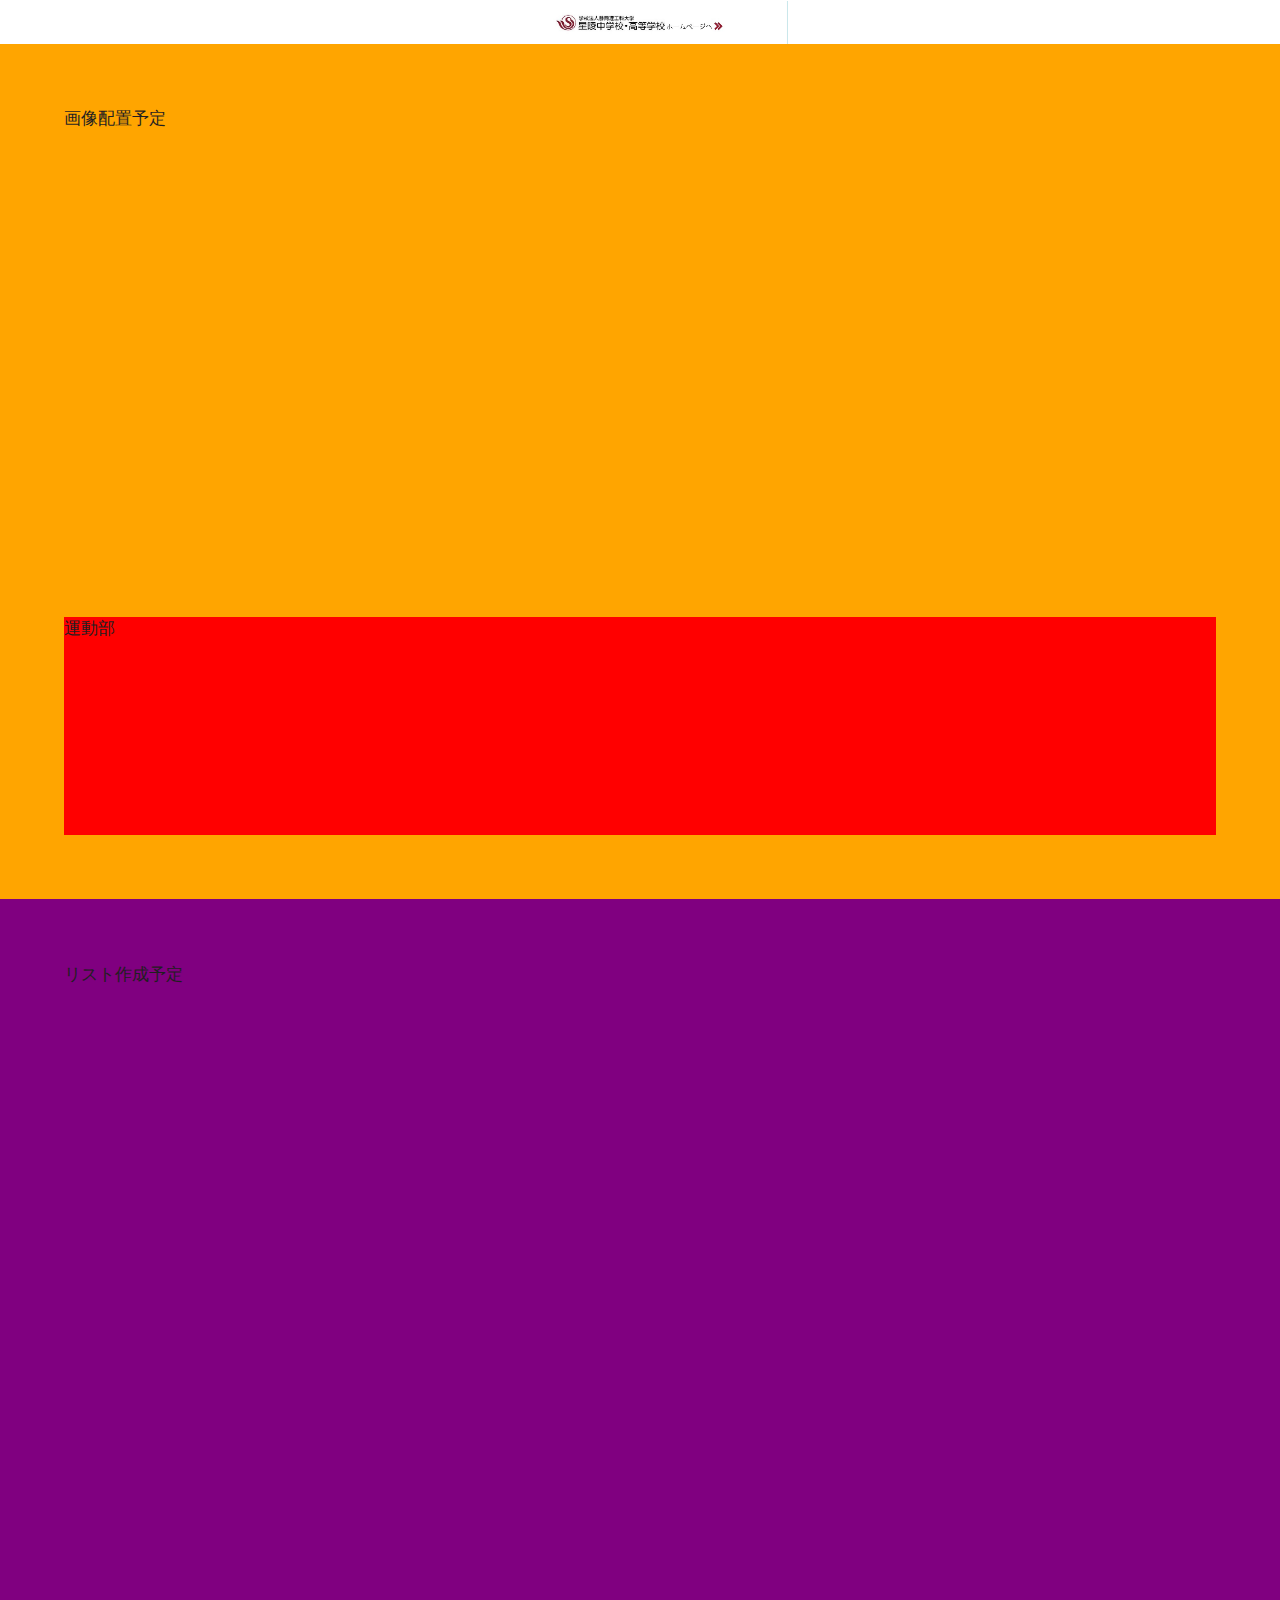
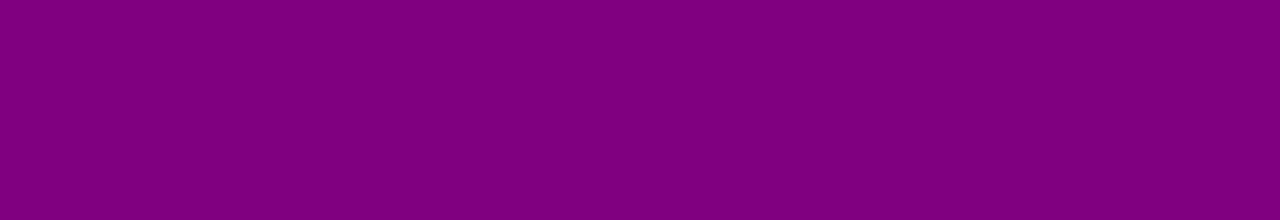
==== www/index.html @ f4ecf092 "メニュー画面の作成 過去テンプレートアプリのソースも混在しているため、整理の必要あり" ====
<!DOCTYPE HTML>
<html>
<head>
    <meta charset="utf-8">
    <meta name="viewport" content="width=device-width, initial-scale=1, maximum-scale=1, user-scalable=no">
    <meta http-equiv="Content-Security-Policy" content="default-src * data:; style-src * 'unsafe-inline'; script-src * 'unsafe-inline' 'unsafe-eval'">
    <script src="components/loader.js"></script>
    <script src="lib/angular/angular.min.js"></script>
    <script src="lib/onsenui/js/onsenui.min.js"></script>
    <script src="lib/onsenui/js/angular-onsenui.min.js"></script>

    <link rel="stylesheet" href="components/loader.css">
    <link rel="stylesheet" href="lib/onsenui/css/onsenui.css">
    <link rel="stylesheet" href="lib/onsenui/css/onsen-css-components.css">
    
    <script src="scripts/app.module.js"></script>
    
    <script src="scripts/controllers/menu.controller.js"></script>
    <script src="scripts/controllers/library.controller.js"></script>
    <script src="scripts/controllers/movie.contents.controller.js"></script>
    <script src="scripts/controllers/app.controller.js"></script>
    
    
    <script src="scripts/services/transition.service.js"></script>
    <script src="scripts/services/connection.service.js"></script>
    <script src="scripts/services/get.library.data.service.js"></script>
    
    
    <script src="scripts/directives/repeatfinished.directive.js"></script>
    
    <script src="scripts/services/ncmb.initial.setting.js"></script>
    <script src="scripts/services/device.check.js"></script>
    <script src="scripts/services/calc.gcd.js"></script>
    <script src="scripts/services/calc.ratio.js"></script>
    <script src="scripts/services/change.to.vertical.css.js"></script>
    <script src="scripts/services/change.to.horizontal.css.js"></script>
    <script src="scripts/services/change.orientation.js"></script>
    <script src="scripts/services/shared.state.js"></script>
    
    <script src="scripts/services/convert.library.values.js"></script>
    <script src="scripts/services/convert.movie.contents.values.js"></script>
    
    <link rel="stylesheet" href="views/css/common.css">
    <link rel="stylesheet" href="views/css/menu.css">
    <link rel="stylesheet" href="views/css/library.css">
    <link rel="stylesheet" href="views/css/contents.css">
    
    <link rel="stylesheet" href="views/css/menu2.css">
    <link rel="stylesheet" href="views/css/movie_list.css">

    <script>
        ons.disableAutoStatusBarFill();
        ons.ready(function(){
            if (window.device.platform === 'iOS' && parseFloat(window.device.version) >= 7.0)
            {
                document.body.style.marginTop = "20px";
            }
        }); 
    </script>
</head>
<body ng-controller="AppCtrl as app" id="appBody">

    <ons-page class="basicPage" id="basicPage">
        <ons-navigator
          var="navi"
          page="views/html/movie_list.html">
        </ons-navigator>
    </ons-page>


</body>
</html>
---- www/components/loader.css ----
/**
 * This is an auto-generated code by Monaca JS/CSS Components.
 * Please do not edit by hand.
 */

/*** <GENERATED> ***/
---- www/lib/onsenui/css/onsenui.css ----
/*! onsenui - v2.0.3 - 2016-10-26 */
/*
Copyright 2013-2015 ASIAL CORPORATION

Licensed under the Apache License, Version 2.0 (the "License");
you may not use this file except in compliance with the License.
You may obtain a copy of the License at

   http://www.apache.org/licenses/LICENSE-2.0

Unless required by applicable law or agreed to in writing, software
distributed under the License is distributed on an "AS IS" BASIS,
WITHOUT WARRANTIES OR CONDITIONS OF ANY KIND, either express or implied.
See the License for the specific language governing permissions and
limitations under the License.

 */

@import url("font_awesome/css/font-awesome.min.css");
@import url("ionicons/css/ionicons.min.css");
@import url("material-design-iconic-font/css/material-design-iconic-font.min.css");

/* custom elements */
ons-page, ons-navigator,
ons-split-view, ons-sliding-menu, ons-tabbar,
ons-gesture-detector {
  display: block;
}

ons-navigator,
ons-tabbar,
ons-dialog,
ons-alert-dialog {
  position: absolute;
  top: 0;
  left: 0;
  bottom: 0;
  right: 0;
  overflow: hidden;
}

ons-tab {
  -webkit-transform: translate3d(0, 0, 0);
          transform: translate3d(0, 0, 0);
}

ons-page, ons-navigator, ons-tabbar, ons-sliding-menu, ons-split-view, ons-dialog, ons-alert-dialog {
  z-index: 2;
}

ons-fab, ons-speed-dial {
  z-index: 3;
}

* {
  -webkit-touch-callout: none;
  -webkit-user-select: none;
  -webkit-tap-highlight-color: rgba(0, 0, 0, 0) !important;
}

input, textarea {
  -webkit-user-select: auto;
}

ons-toolbar:not([inline]), ons-bottom-toolbar {
  position: absolute;
  left: 0;
  right: 0;
  z-index: 10000;
}
ons-toolbar:not([inline]) {
  top: 0;
}
ons-bottom-toolbar {
  bottom: 0;
}

.page, .page__content {
  background-color: transparent !important;
  background: transparent !important;
}

.page__content {
  overflow: auto;
  -webkit-overflow-scrolling: touch;
  z-index: 0;
  -ms-touch-action: pan-y;
}

.navigation-bar + .page__background + .page__content {
  margin-top: -1px;
  top: 44px;
}

.navigation-bar--material + .page__background + .page__content {
  top: 56px;
}

.page[status-bar-fill] > .page__content {
  top: 20px;
}

.page[status-bar-fill] > .navigation-bar {
  padding-top: 20px;
  box-sizing: content-box;
}

.page[status-bar-fill] > .navigation-bar + .page__background + .page__content {
  top: 64px;
}

.page[status-bar-fill] > .navigation-bar--material + .page__background + .page__content {
  top: 76px;
}

ons-tabbar[status-bar-fill] > .tab-bar--top__content {
  top: 71px;
}

ons-tabbar[status-bar-fill] > .tab-bar--top {
  padding-top: 22px;
}

ons-tabbar[position="top"] .page[status-bar-fill] > .page__content {
  top: 0px;
}

.navigation-bar + .page__background + .page__content ons-tabbar[status-bar-fill] > .tab-bar--top {
  top: 0px;
}

.navigation-bar + .page__background + .page__content ons-tabbar[status-bar-fill] > .tab-bar--top__content {
  top: 49px;
}

.page-with-bottom-toolbar > .page__content {
  bottom: 44px;
}

ons-dialog[disabled] > .dialog,
ons-alert-dialog[disabled],
ons-popover[disabled] {
  pointer-events: none;
  opacity: 0.75;
}

ons-list-item[disabled] {
   pointer-events: none;
}

ons-pull-hook {
  position: relative;
  display: block;
  margin: auto;
  text-align: center;
  z-index: 20002;
}

ons-splitter {
  overflow: hidden;
}

ons-splitter, ons-splitter-mask, ons-splitter-content, ons-splitter-side {
  display: block;
  position: absolute;
  left: 0;
  right: 0;
  top: 0;
  bottom: 0;
  box-sizing: border-box;
  z-index: 0;
}

ons-splitter-mask {
  z-index: 2;
  background-color: rgba(0, 0, 0, 0.1);
  display: none;
  opacity: 0;
}

ons-splitter-content {
  z-index: 1;
}

ons-splitter-side {
  right: auto;
  z-index: 1;
}

ons-splitter-side[side="right"] {
  right: 0;
  left: auto;
}

ons-splitter-side[mode="collapse"] {
  z-index: 3;
  left: auto;
  right: 100%;
}

ons-splitter-side[side="right"][mode="collapse"] {
  right: auto;
  left: 100%;
}

ons-splitter-side[mode="split"] ~ ons-splitter-mask {
  display: none !important;
}

ons-splitter-side[mode="split"] {
  -webkit-transform: none !important;
          transform: none !important;
  -webkit-transition: none !important;
  transition: none !important;
}

ons-toolbar-button > ons-icon[icon*="ion-"] {
  font-size: 26px;
}

ons-range {
  display: inline-block;
}

ons-range > input {
  min-width: 50px;
  width: 100%;
}

/*
Copyright 2013-2015 ASIAL CORPORATION

Licensed under the Apache License, Version 2.0 (the "License");
you may not use this file except in compliance with the License.
You may obtain a copy of the License at

   http://www.apache.org/licenses/LICENSE-2.0

Unless required by applicable law or agreed to in writing, software
distributed under the License is distributed on an "AS IS" BASIS,
WITHOUT WARRANTIES OR CONDITIONS OF ANY KIND, either express or implied.
See the License for the specific language governing permissions and
limitations under the License.

 */

ons-carousel {
  display: block;
  position: relative;
  width: 100%;
  overflow: hidden;
}

ons-carousel-item {
  display: block;
  height: 100%;
  visibility: hidden;
}

ons-carousel[fullscreen] {
  position: absolute;
  top: 0px;
  right: 0px;
  left: 0px;
  bottom: 0px;
  box-sizing: border-box;
}

ons-carousel[disabled] {
  pointer-events: none;
  opacity: 0.75;
}

ons-row {
  display: -webkit-box;
  display: -moz-flex;
  display: flex;
  flex-wrap: wrap;
  width: 100%;
  box-sizing: border-box;
}

ons-row[vertical-align="top"], ons-row[align="top"] {
  -webkit-box-align: start;
  box-align: start;
  -moz-align-items: flex-start;
  -ms-grid-row-align: flex-start;
      align-items: flex-start;
}

ons-row[vertical-align="bottom"], ons-row[align="bottom"] {
  -webkit-box-align: end;
  box-align: end;
  -moz-align-items: flex-end;
  -ms-grid-row-align: flex-end;
      align-items: flex-end;
}

ons-row[vertical-align="center"], ons-row[align="center"] {
  -webkit-box-align: center;
  box-align: center;
  -moz-align-items: center;
  -ms-grid-row-align: center;
      align-items: center;
  text-align: inherit;
}

ons-row + ons-row {
  padding-top: 0;
}

ons-col {
  -webkit-box-flex: 1;
  -moz-flex: 1;
  flex: 1;
  display: block;
  width: 100%;
  box-sizing: border-box;
}

ons-col[vertical-align="top"], ons-col[align="top"] {
  align-self: flex-start;
}

ons-col[vertical-align="bottom"], ons-col[align="bottom"] {
  align-self: flex-end; }

ons-col[vertical-align="center"], ons-col[align="center"] {
  -webkit-align-self: center;
  -moz-align-self: center;
  -ms-flex-item-align: center;
  text-align: inherit;
}


/*
Copyright 2013-2015 ASIAL CORPORATION

Licensed under the Apache License, Version 2.0 (the "License");
you may not use this file except in compliance with the License.
You may obtain a copy of the License at

   http://www.apache.org/licenses/LICENSE-2.0

Unless required by applicable law or agreed to in writing, software
distributed under the License is distributed on an "AS IS" BASIS,
WITHOUT WARRANTIES OR CONDITIONS OF ANY KIND, either express or implied.
See the License for the specific language governing permissions and
limitations under the License.

 */

.ons-icon {
  display: inline-block;
  font-style: normal;
  font-weight: normal;
  -webkit-font-smoothing: antialiased;
  -moz-osx-font-smoothing: grayscale;
}

:not(ons-toolbar-button) > .ons-icon--ion {
  line-height: 0.75em;
  vertical-align: -25%;
}

ons-icon[spin] {
  -webkit-animation: ons-icon-spin 2s infinite linear;
  animation: ons-icon-spin 2s infinite linear;
}

@-webkit-keyframes ons-icon-spin {
  0% {
    -webkit-transform: rotate(0deg);
  }
  100% {
    -webkit-transform: rotate(359deg);
  }
}

@keyframes ons-icon-spin {
  0% {
    -webkit-transform: rotate(0deg);
    transform: rotate(0deg);
  }
  100% {
    -webkit-transform: rotate(359deg);
    transform: rotate(359deg);
  }
}

.ons-icon[rotate="90"] {
  -webkit-transform: rotate(90deg);
  transform: rotate(90deg);
}

.ons-icon[rotate="180"] {
  -webkit-transform: rotate(180deg);
  transform: rotate(180deg);
}

.ons-icon[rotate="270"] {
  -webkit-transform: rotate(270deg);
  transform: rotate(270deg);
}

ons-icon[fixed-width] {
  width: 1.28571429em;
  text-align: center;
}

.ons-icon--lg {
  font-size: 1.33333333em;
  line-height: 0.75em;
  vertical-align: -15%;
}

.ons-icon--2x {
  font-size: 2em;
}

.ons-icon--3x {
  font-size: 3em;
}

.ons-icon--4x {
  font-size: 4em;
}

.ons-icon--5x {
  font-size: 5em;
}

ons-input {
  display: inline-block;
  position: relative;
}

ons-input .text-input__container {
  width: 100%;
  display: inline-block;
}

ons-input .text-input__label:not(.text-input--material__label) {
  display: none;
}

ons-input:not([float]) .text-input__label--active {
  display: none;
}

ons-input[disabled] {
  opacity: 0.5;
  pointer-events: none;
}

ons-input input.text-input--material::-webkit-input-placeholder {
  color: transparent;
}

ons-input input.text-input--material::-moz-placeholder {
  color: transparent;
}

ons-input input.text-input--material:-ms-input-placeholder {
  color: transparent;
}

/*
Copyright 2013-2015 ASIAL CORPORATION

Licensed under the Apache License, Version 2.0 (the "License");
you may not use this file except in compliance with the License.
You may obtain a copy of the License at

   http://www.apache.org/licenses/LICENSE-2.0

Unless required by applicable law or agreed to in writing, software
distributed under the License is distributed on an "AS IS" BASIS,
WITHOUT WARRANTIES OR CONDITIONS OF ANY KIND, either express or implied.
See the License for the specific language governing permissions and
limitations under the License.

 */

ons-progress-bar {
  display: block;
}

ons-progress-circular {
  display: inline-block;
  width: 42px;
  height: 42px;
}

ons-progress-circular > svg.progress-circular {
  width: 100%;
  height: 100%;
}

/*
Copyright 2013-2015 ASIAL CORPORATION

Licensed under the Apache License, Version 2.0 (the "License");
you may not use this file except in compliance with the License.
You may obtain a copy of the License at

   http://www.apache.org/licenses/LICENSE-2.0

Unless required by applicable law or agreed to in writing, software
distributed under the License is distributed on an "AS IS" BASIS,
WITHOUT WARRANTIES OR CONDITIONS OF ANY KIND, either express or implied.
See the License for the specific language governing permissions and
limitations under the License.

 */
.ripple {
  display: block;
  position: absolute;
  overflow: hidden;
  top: 0;
  left: 0;
  right: 0;
  bottom: 0;
  pointer-events: none;
}

ons-list-item .ripple__wave, ons-list-item .ripple__background,
.button--material--flat .ripple__wave, .button--material--flat .ripple__background{
  background: rgba(189, 189, 189, 0.3);
}

.ripple__background {
  background: rgba(255, 255, 255, 0.2);
  position: absolute;
  top: 0;
  left: 0;
  right: 0;
  bottom: 0;
  opacity: 0;
  pointer-events: none;
}

.ripple__wave {
  background: rgba(255, 255, 255, 0.2);
  width: 0;
  height: 0;
  border-radius: 50%;
  position: absolute;
  top: 0;
  left: 0;
  z-index: 0;
  pointer-events: none;
}

/*
Copyright 2013-2015 ASIAL CORPORATION

Licensed under the Apache License, Version 2.0 (the "License");
you may not use this file except in compliance with the License.
You may obtain a copy of the License at

   http://www.apache.org/licenses/LICENSE-2.0

Unless required by applicable law or agreed to in writing, software
distributed under the License is distributed on an "AS IS" BASIS,
WITHOUT WARRANTIES OR CONDITIONS OF ANY KIND, either express or implied.
See the License for the specific language governing permissions and
limitations under the License.

*/

ons-sliding-menu {
  position: absolute;
  left: 0px;
  right: 0px;
  top: 0px;
  bottom: 0px;
  z-index: 0;
  overflow-x: hidden;
}

.onsen-sliding-menu__menu,
.onsen-sliding-menu__main {
  position: absolute;
  top: 0px;
  left: 0px;
  bottom: 0px;
  right: 0px;
  z-index: 0;
  margin: 0;
  padding: 0;
}

.onsen-sliding-menu__menu {
  opacity: 0;
}


/*
Copyright 2013-2015 ASIAL CORPORATION

Licensed under the Apache License, Version 2.0 (the "License");
you may not use this file except in compliance with the License.
You may obtain a copy of the License at

   http://www.apache.org/licenses/LICENSE-2.0

Unless required by applicable law or agreed to in writing, software
distributed under the License is distributed on an "AS IS" BASIS,
WITHOUT WARRANTIES OR CONDITIONS OF ANY KIND, either express or implied.
See the License for the specific language governing permissions and
limitations under the License.

*/

ons-split-view {
  position: absolute;
  left: 0px;
  right: 0px;
  top: 0px;
  bottom: 0px;
  z-index: 0;
  overflow: hidden;
}

.onsen-split-view__secondary {
  opacity: 0;
  width: 100%;
}

.onsen-split-view__secondary,
.onsen-split-view__main {
  position: absolute;
  top: 0px;
  left: 0px;
  bottom: 0px;
  right: 0px;
  z-index: 0;
  overflow-x: hidden; 
}
---- www/lib/onsenui/css/onsen-css-components.css ----
html {
  height: 100%;
  width: 100%;
}
body {
  position: absolute;
  top: 0;
  right: 0;
  left: 0;
  bottom: 0;
  padding: 0;
  margin: 0;
  -webkit-text-size-adjust: 100%;
}
*:not(input):not(textarea):not(select) {
  -webkit-user-select: none;
  -moz-user-select: none;
  -ms-user-select: none;
  user-select: none;
}
* {
  -webkit-tap-highlight-color: rgba(0,0,0,0);
}
input:active,
input:focus,
textarea:active,
textarea:focus,
select:active,
select:focus {
  outline: none;
}
h1 {
  font-size: 36px;
}
h2 {
  font-size: 30px;
}
h3 {
  font-size: 24px;
}
h4,
h5,
h6 {
  font-size: 18px;
}
.page {
  font-family: -apple-system, 'Helvetica Neue', Helvetica, Arial, 'Lucida Grande', sans-serif;
  -webkit-font-smoothing: antialiased;
  -moz-osx-font-smoothing: grayscale;
  font-weight: 400;
  font-size: 17px;
  background-color: #f9f9f9;
  position: absolute;
  top: 0px;
  left: 0px;
  right: 0px;
  bottom: 0px;
  overflow-x: visible;
  overflow-y: hidden;
  font-size: 17px;
  color: #1f1f21;
  -ms-overflow-style: none;
  -webkit-transform: translate3d(0, 0, 0);
  -moz-transform: translate3d(0, 0, 0);
  -o-transform: translate3d(0, 0, 0);
  transform: translate3d(0, 0, 0);
}
.page::-webkit-scrollbar {
  display: none;
}
.page__content {
  background-color: #f9f9f9;
  position: absolute;
  top: 0px;
  left: 0px;
  right: 0px;
  bottom: 0px;
  -webkit-box-sizing: border-box;
  -moz-box-sizing: border-box;
  box-sizing: border-box;
}
.page__background {
  background-color: #f9f9f9;
  position: absolute;
  top: 0px;
  left: 0px;
  right: 0px;
  bottom: 0px;
  -webkit-box-sizing: border-box;
  -moz-box-sizing: border-box;
  box-sizing: border-box;
}
.content-padded {
  padding: 8px;
}
.page--material {
  font-family: 'Roboto', 'Noto', sans-serif;
  -webkit-font-smoothing: antialiased;
}
.page--material__content {
  font-family: 'Roboto', 'Noto', sans-serif;
  -webkit-font-smoothing: antialiased;
  font-weight: 400;
}
.page--material__content h1,
.page--material__content h2,
.page--material__content h3,
.page--material__content h4,
.page--material__content h5 {
  font-family: 'Roboto', 'Noto', sans-serif;
  -webkit-font-smoothing: antialiased;
  font-weight: 400;
}
.page--material__background {
  background-color: #fff;
}
/* topdoc
  name: Switch
  class: switch
  modifiers:
    :focus: Focus state
    :disabled: Disabled state
  markup:
    <label class="switch">
      <input type="checkbox" class="switch__input">
      <div class="switch__toggle">
        <div class="switch__handle"></div>
      </div>
    </label>
    <label class="switch">
      <input type="checkbox" class="switch__input" checked>
      <div class="switch__toggle">
        <div class="switch__handle"></div>
      </div>
    </label>
    <label class="switch">
      <input type="checkbox" class="switch__input" disabled>
      <div class="switch__toggle">
        <div class="switch__handle"></div>
      </div>
    </label>
*/
.switch {
  position: relative;
  display: inline-block;
  vertical-align: top;
  -webkit-box-sizing: border-box;
  -moz-box-sizing: border-box;
  box-sizing: border-box;
  -webkit-background-clip: padding-box;
  background-clip: padding-box;
  position: relative;
  overflow: hidden;
  min-width: 51px;
  font-size: 17px;
  padding: 0 20px;
  border: none;
  overflow: visible;
  width: 51px;
  height: 32px;
  z-index: 0;
  text-align: left;
}
.switch__input {
  position: absolute;
  overflow: hidden;
  right: 0px;
  top: 0px;
  left: 0px;
  bottom: 0px;
  padding: 0;
  border: 0;
  opacity: 0.001;
  z-index: 1;
  vertical-align: top;
  outline: none;
  width: 100%;
  height: 100%;
  margin: 0;
  -webkit-appearance: none;
  appearance: none;
  z-index: -1;
}
.switch__toggle {
  background-color: #fff;
  position: absolute;
  top: 0px;
  left: 0px;
  right: 0px;
  bottom: 0px;
  -webkit-border-radius: 30px;
  border-radius: 30px;
  -webkit-transition-property: all;
  -moz-transition-property: all;
  -o-transition-property: all;
  transition-property: all;
  -webkit-transition-duration: 0.35s;
  -moz-transition-duration: 0.35s;
  -o-transition-duration: 0.35s;
  transition-duration: 0.35s;
  -webkit-transition-timing-function: ease-out;
  -moz-transition-timing-function: ease-out;
  -o-transition-timing-function: ease-out;
  transition-timing-function: ease-out;
  -webkit-box-shadow: inset 0 0 0 2px #e5e5e5;
  box-shadow: inset 0 0 0 2px #e5e5e5;
}
.switch__handle {
  -webkit-box-sizing: border-box;
  -moz-box-sizing: border-box;
  box-sizing: border-box;
  -webkit-background-clip: padding-box;
  background-clip: padding-box;
  position: absolute;
  content: '';
  -webkit-border-radius: 28px;
  border-radius: 28px;
  height: 28px;
  width: 28px;
  background-color: #fff;
  left: 1px;
  top: 2px;
  -webkit-transition-property: all;
  -moz-transition-property: all;
  -o-transition-property: all;
  transition-property: all;
  -webkit-transition-duration: 0.35s;
  -moz-transition-duration: 0.35s;
  -o-transition-duration: 0.35s;
  transition-duration: 0.35s;
  -webkit-transition-timing-function: cubic-bezier(0.59, 0.01, 0.5, 0.99);
  -moz-transition-timing-function: cubic-bezier(0.59, 0.01, 0.5, 0.99);
  -o-transition-timing-function: cubic-bezier(0.59, 0.01, 0.5, 0.99);
  transition-timing-function: cubic-bezier(0.59, 0.01, 0.5, 0.99);
  -webkit-box-shadow: 0 0 0 1px #e4e4e4, 0 3px 2px rgba(0,0,0,0.25);
  box-shadow: 0 0 0 1px #e4e4e4, 0 3px 2px rgba(0,0,0,0.25);
}
.switch--active .switch__handle {
  -webkit-transition-duration: 0s;
  -moz-transition-duration: 0s;
  -o-transition-duration: 0s;
  transition-duration: 0s;
}
input:checked + .switch__toggle {
  -webkit-box-shadow: inset 0 0 0 2px #5198db;
  box-shadow: inset 0 0 0 2px #5198db;
  background-color: #5198db;
}
input:checked + .switch__toggle .switch__handle {
  left: 21px;
  -webkit-box-shadow: 0 3px 2px rgba(0,0,0,0.25);
  box-shadow: 0 3px 2px rgba(0,0,0,0.25);
}
input:disabled + .switch__toggle {
  opacity: 0.3;
  cursor: default;
  pointer-events: none;
}
.switch__touch {
  position: absolute;
  top: -5px;
  bottom: -5px;
  left: -10px;
  right: -10px;
}
/* topdoc
  name: Material Switch
  use: Switch
  modifiers:
    :focus: Focus state
    :disabled: Disabled state
  markup:
    <label class="switch switch--material">
      <input type="checkbox" class="switch__input switch--material__input">
      <div class="switch__toggle switch--material__toggle">
        <div class="switch__handle switch--material__handle">
        </div>
      </div>
    </label>
    <label class="switch switch--material">
      <input type="checkbox" class="switch__input switch--material__input" checked>
      <div class="switch__toggle switch--material__toggle">
        <div class="switch__handle switch--material__handle">
        </div>
      </div>
    </label>
    <label class="switch switch--material">
      <input type="checkbox" class="switch__input switch--material__input" disabled>
      <div class="switch__toggle switch--material__toggle">
        <div class="switch__handle switch--material__handle">
        </div>
      </div>
    </label>
*/
.switch.switch--material {
  width: 36px;
  height: 24px;
  padding: 0 10px;
  min-width: 36px;
}
.switch.switch--material .switch__toggle {
  background-color: #b0afaf;
  margin-top: 5px;
  height: 14px;
  -webkit-box-shadow: none;
  box-shadow: none;
}
.switch.switch--material .switch__input {
  position: absolute;
  overflow: hidden;
  right: 0px;
  top: 0px;
  left: 0px;
  bottom: 0px;
  padding: 0;
  border: 0;
  opacity: 0.001;
  z-index: 1;
  vertical-align: top;
  outline: none;
  width: 100%;
  height: 100%;
  margin: 0;
  -webkit-appearance: none;
  appearance: none;
  z-index: -1;
}
.switch.switch--material .switch__handle {
  background-color: #f1f1f1;
  left: 0px;
  margin-top: -5px;
  width: 20px;
  height: 20px;
  -webkit-box-shadow: 0 4px 5px 0 rgba(0,0,0,0.14), 0 1px 10px 0 rgba(0,0,0,0.12), 0 2px 4px -1px rgba(0,0,0,0.4);
  box-shadow: 0 4px 5px 0 rgba(0,0,0,0.14), 0 1px 10px 0 rgba(0,0,0,0.12), 0 2px 4px -1px rgba(0,0,0,0.4);
}
.switch.switch--material input:checked + .switch__toggle {
  background-color: #77c2bb;
  -webkit-box-shadow: none;
  box-shadow: none;
}
.switch.switch--material input:checked + .switch__toggle .switch__handle {
  left: 16px;
  background-color: #009688;
  -webkit-box-shadow: 0 2px 2px 0 rgba(0,0,0,0.14), 0 1px 5px 0 rgba(0,0,0,0.12), 0 3px 1px -2px rgba(0,0,0,0.2);
  box-shadow: 0 2px 2px 0 rgba(0,0,0,0.14), 0 1px 5px 0 rgba(0,0,0,0.12), 0 3px 1px -2px rgba(0,0,0,0.2);
}
.switch.switch--material input:disabled + .switch__toggle {
  opacity: 0.3;
  cursor: default;
  pointer-events: none;
}
.switch.switch--material .switch__handle:before {
  background: transparent;
  content: '';
  display: block;
  width: 100%;
  height: 100%;
  -webkit-border-radius: 50%;
  border-radius: 50%;
  z-index: -1;
  -webkit-box-shadow: 0px 0px 0px 0px rgba(0,0,0,0.12);
  box-shadow: 0px 0px 0px 0px rgba(0,0,0,0.12);
  -webkit-transition: -webkit-box-shadow 0.1s linear;
  -moz-transition: box-shadow 0.1s linear;
  -o-transition: box-shadow 0.1s linear;
  transition: box-shadow 0.1s linear;
}
.switch.switch--material.switch--active .switch__handle:before {
  -webkit-box-shadow: 0px 0px 0px 14px rgba(0,0,0,0.12);
  box-shadow: 0px 0px 0px 14px rgba(0,0,0,0.12);
}
.switch.switch--material.switch--active input:checked + .switch__toggle .switch__handle:before {
  -webkit-box-shadow: 0px 0px 0px 14px rgba(0,150,136,0.2);
  box-shadow: 0px 0px 0px 14px rgba(0,150,136,0.2);
}
.switch.switch--material .switch__touch {
  position: absolute;
  top: -10px;
  bottom: -10px;
  left: -15px;
  right: -15px;
}
/* topdoc
  name: Range
  class: range
  modifiers:
    :active: Active state
    :disabled: Disabled state
    :focus: Focused
  markup:
    <input type="range" class="range">
    <input type="range" class="range" disabled>
  showcase:
    <div class="navigation-bar">
        <div class="navigation-bar__item center full">
            <h1 class="navigation-bar__title">Range</h1>
        </div>
    </div>

    <div style="padding:8px">
      <input type="range" class="range" style="width:100%" value="0">
    </div>

    <div style="padding:8px">
      <input type="range" class="range" style="width:100%" value="30">
    </div>

    <div style="padding:8px">
      <input type="range" class="range" style="width:100%" value="60">
    </div>

    <div style="padding:8px">
      <input type="range" class="range" style="width:100%" value="90">
    </div>
*/
ons-range:before {
  content: '';
  display: block;
  position: relative;
  top: 17px;
  height: 2px;
  margin-bottom: -2px;
  background-color: #ccc;
}
ons-range .range {
  position: relative;
  background: transparent;
}
ons-range .range::-moz-range-track {
  background: transparent;
}
ons-range[disabled] {
  opacity: 0.3;
  cursor: default;
  pointer-events: none;
}
ons-range[disabled] .range {
  opacity: 1;
}
.range {
  padding: 0;
  margin: 0;
  font: inherit;
  color: inherit;
  background: transparent;
  border: none;
  line-height: normal;
  -webkit-box-sizing: border-box;
  -moz-box-sizing: border-box;
  box-sizing: border-box;
  -webkit-background-clip: padding-box;
  background-clip: padding-box;
  vertical-align: top;
  outline: none;
  line-height: 1;
  -webkit-appearance: none;
  border: none;
  height: 2px;
  -webkit-border-radius: 3px;
  border-radius: 3px;
  background-image: -webkit-gradient(linear, left top, left bottom, from(#ccc), to(#ccc));
  background-image: -webkit-linear-gradient(#ccc, #ccc);
  background-image: -moz-linear-gradient(#ccc, #ccc);
  background-image: -o-linear-gradient(#ccc, #ccc);
  background-image: linear-gradient(#ccc, #ccc);
  background-position: left center;
  -webkit-background-size: 100% 2px;
  background-size: 100% 2px;
  background-repeat: no-repeat;
  overflow: hidden;
  height: 32px;
}
.range::-moz-range-track {
  position: relative;
  border: none;
  background-color: #ccc;
  height: 2px;
  border-radius: 30px;
  box-shadow: none;
  top: 0;
  margin: 0;
  padding: 0;
}
.range::-ms-track {
  position: relative;
  border: none;
  background-color: #ccc;
  height: 0;
  border-radius: 30px;
}
.range::-webkit-slider-thumb {
  cursor: pointer;
  position: relative;
  height: 29px;
  width: 29px;
  background-color: #fff;
  border: 1px solid #ccc;
  -webkit-border-radius: 30px;
  border-radius: 30px;
  -webkit-box-shadow: none;
  box-shadow: none;
  margin: 0;
  padding: 0;
  -webkit-appearance: none;
  top: 0;
}
.range::-moz-range-thumb {
  cursor: pointer;
  position: relative;
  height: 29px;
  width: 29px;
  background-color: #fff;
  border: 1px solid #ccc;
  border-radius: 30px;
  box-shadow: none;
  margin: 0;
  padding: 0;
}
.range::-ms-thumb {
  cursor: pointer;
  position: relative;
  height: 29px;
  width: 29px;
  background-color: #fff;
  border: 1px solid #ccc;
  border-radius: 30px;
  box-shadow: none;
  margin: 0;
  padding: 0;
  top: 0;
}
.range::-ms-fill-lower {
  height: 2px;
  background-color: rgba(24,103,194,0.81);
}
.range::-ms-tooltip {
  display: none;
}
.range:disabled {
  opacity: 0.3;
  cursor: default;
  pointer-events: none;
}
.range__left {
  position: relative;
  top: 17px;
  height: 2px;
  width: 0;
  background-color: rgba(24,103,194,0.81);
  pointer-events: none;
}
[disabled] > .range__left,
.range--material:disabled + .range__left {
  visibility: hidden;
}
/* topdoc
  name: Material Range
  use: Range
  modifiers:
    :active: Active state
    :disabled: Disabled state
    :focus: Focused
  markup:
    <input type="range" class="range range--material">
    <input type="range" class="range range--material" disabled>
*/
.range--material {
  background-image: -webkit-gradient(linear, left top, left bottom, from(#e0e0e0), to(#e0e0e0));
  background-image: -webkit-linear-gradient(#e0e0e0, #e0e0e0);
  background-image: -moz-linear-gradient(#e0e0e0, #e0e0e0);
  background-image: -o-linear-gradient(#e0e0e0, #e0e0e0);
  background-image: linear-gradient(#e0e0e0, #e0e0e0);
  background-position: center;
  -webkit-background-size: 100% 2px;
  background-size: 100% 2px;
  overflow: visible;
}
.range--material::-webkit-slider-thumb {
  top: 1px;
  border: none;
  height: 36px;
  width: 14px;
  -webkit-border-radius: 0;
  border-radius: 0;
  background-color: transparent;
  background-image: -webkit-radial-gradient(7px, circle 6px, #009688 0%, #009688 6px, transparent 7px);
  background-image: radial-gradient(circle 6px at 7px, #009688 0%, #009688 6px, transparent 7px);
  margin-top: -1px;
}
.range--material::-moz-range-thumb {
  top: 1px;
  border: 3px solid #e0e0e0;
  height: 12px;
  width: 12px;
  border-radius: 100%;
  border-color: #009688;
  background-color: #009688;
}
.range--material::-moz-range-track {
  background-color: #e0e0e0;
}
.range--material::-ms-thumb {
  margin-top: 1px;
  border: none;
  height: 12px;
  width: 12px;
  border-radius: 100%;
  border-color: #009688;
  background-color: #009688;
}
.range--material:focus::-moz-range-thumb {
  border-color: #009688;
  background-color: #009688;
}
.range--material::-moz-range-thumb:before {
  display: none;
}
.range--material::-webkit-slider-thumb:before {
  display: none;
}
.range--material::-ms-fill-lower {
  background-color: #009688;
}
.range--material::-moz-range-thumb:after {
  margin-top: -3px;
  margin-left: -3px;
  content: '';
  display: block;
  border: 0px;
  border-radius: 100%;
  height: 12px;
  width: 12px;
  background-color: #009688;
  opacity: 0.2;
  -moz-transition: -moz-transform 0.1s linear;
  transition: transform 0.1s linear;
}
.range--material::-webkit-slider-thumb:after {
  margin-top: -3px;
  margin-left: -3px;
  content: '';
  display: block;
  border: 0px;
  -webkit-border-radius: 100%;
  border-radius: 100%;
  height: 12px;
  width: 12px;
  background-color: #009688;
  opacity: 0.2;
  -webkit-transition: -webkit-transform 0.1s linear;
  transition: transform 0.1s linear;
  display: inline-block;
  margin-left: 1px;
  margin-top: 12px;
}
.range--material::-ms-fill-upper {
  margin-top: -6px;
  margin-left: -6px;
  content: '';
  display: block;
  border: 0px;
  border-radius: 100%;
  height: 12px;
  width: 12px;
  background-color: #009688;
  opacity: 0.2;
  transition: transform 0.1s linear;
}
.range--material:active::-webkit-slider-thumb:after {
  -webkit-transform: scale(2.5);
  transform: scale(2.5);
}
.range--material:active::-moz-range-thumb:after {
  -moz-transform: scale(2.5);
  transform: scale(2.5);
}
.range--material:active::-ms-fill-upper {
  -ms-transform: scale(2.5);
  transform: scale(2.5);
}
.range--material__left {
  background-color: #009688;
}
/* topdoc
  name: Navigation Bar
  class: navigation-bar
  markup:
    <div class="navigation-bar">
      <div class="navigation-bar__center">Navigation Bar</div>
    </div>
*/
.navigation-bar {
  font-family: -apple-system, 'Helvetica Neue', Helvetica, Arial, 'Lucida Grande', sans-serif;
  -webkit-font-smoothing: antialiased;
  -moz-osx-font-smoothing: grayscale;
  font-weight: 400;
  font-size: 17px;
  -webkit-box-sizing: border-box;
  -moz-box-sizing: border-box;
  box-sizing: border-box;
  -webkit-background-clip: padding-box;
  background-clip: padding-box;
  white-space: nowrap;
  overflow: hidden;
  word-spacing: 0;
  padding: 0;
  margin: 0;
  font: inherit;
  color: inherit;
  background: transparent;
  border: none;
  line-height: normal;
  cursor: default;
  -webkit-user-select: none;
  -moz-user-select: none;
  -ms-user-select: none;
  user-select: none;
  z-index: 2;
  display: block;
  height: 44px;
  padding-left: 0;
  padding-right: 0;
  background: #fff;
  color: #1f1f21;
  -webkit-box-shadow: none;
  box-shadow: none;
  font-weight: 400;
  width: 100%;
  white-space: nowrap;
  border-bottom: none;
  -webkit-background-size: 100% 1px;
  background-size: 100% 1px;
  background-repeat: no-repeat;
  background-position: bottom;
  background-image: -webkit-linear-gradient(90deg, #bbb, #bbb 100%);
  background-image: -moz-linear-gradient(90deg, #bbb, #bbb 100%);
  background-image: -o-linear-gradient(90deg, #bbb, #bbb 100%);
  background-image: linear-gradient(0deg, #bbb, #bbb 100%);
}
@media (-webkit-min-device-pixel-ratio: 2), (min-resolution: 192dpi) {
  .navigation-bar {
    background-image: -webkit-linear-gradient(90deg, #bbb, #bbb 50%, transparent 50%);
    background-image: -moz-linear-gradient(90deg, #bbb, #bbb 50%, transparent 50%);
    background-image: -o-linear-gradient(90deg, #bbb, #bbb 50%, transparent 50%);
    background-image: linear-gradient(0deg, #bbb, #bbb 50%, transparent 50%);
  }
}
.navigation-bar__bg {
  background: #fff;
}
.navigation-bar__item,
.navigation-bar__left,
.navigation-bar__right,
.navigation-bar__center {
  -webkit-box-sizing: border-box;
  -moz-box-sizing: border-box;
  box-sizing: border-box;
  -webkit-background-clip: padding-box;
  background-clip: padding-box;
  padding: 0;
  margin: 0;
  font: inherit;
  color: inherit;
  background: transparent;
  border: none;
  line-height: normal;
  height: 44px;
  vertical-align: top;
  overflow: visible;
  display: block;
  vertical-align: middle;
  float: left;
}
.navigation-bar__left {
  max-width: 50%;
  width: 27%;
  text-align: left;
  line-height: 44px;
}
.navigation-bar__right {
  max-width: 50%;
  width: 27%;
  text-align: right;
  line-height: 44px;
}
.navigation-bar__center {
  width: 46%;
  text-align: center;
  line-height: 44px;
  font-size: 17px;
  font-weight: 500;
  color: #1f1f21;
}
.navigation-bar__title {
  line-height: 44px;
  font-size: 17px;
  font-weight: 500;
  color: #1f1f21;
  margin: 0;
  padding: 0;
  overflow: visible;
}
.navigation-bar__center:first-child:last-child {
  width: 100%;
}
/* topdoc
  name: Navigation Bar Item
  use: Toolbar Button, Navigation Bar
  markup:
    <div class="navigation-bar">
      <div class="navigation-bar__left">
        <span class="toolbar-button--quiet">
          <i class="ion-navicon" style="font-size:32px; vertical-align:-6px;"></i>
        </span>
      </div>

      <div class="navigation-bar__center">
        Navigation Bar
      </div>

      <div class="navigation-bar__right">
        <span class="toolbar-button--quiet">Label</span>
      </div>
    </div>
*/
/* topdoc
  name: Navigation Bar with Outline Button
  use: Toolbar Button, Navigation Bar
  markup:
    <!-- Prerequisite=This example use ionicons(http://ionicons.com) to display icons. -->
    <div class="navigation-bar">
      <div class="navigation-bar__left">
        <span class="toolbar-button--outline">
          <i class="ion-navicon" style="font-size:32px; vertical-align:-6px;"></i>
        </span>
      </div>

      <div class="navigation-bar__center">
        Title
      </div>

      <div class="navigation-bar__right">
        <span class="toolbar-button--outline">Button</span>
      </div>
    </div>
*/
/* topdoc
  name: Navigation Bar with Outline Button
  use: Toolbar Button, Navigation Bar
  markup:
    <!-- Prerequisite=This example use ionicons(http://ionicons.com) to display icons. -->
    <div class="navigation-bar">
      <div class="navigation-bar__left">
        <span class="toolbar-button--outline">
          <i class="ion-navicon" style="font-size:32px; vertical-align:-6px;"></i>
        </span>
      </div>

      <div class="navigation-bar__center">
        Title
      </div>

      <div class="navigation-bar__right">
        <span class="toolbar-button--outline">Button</span>
      </div>
    </div>
*/
/* topdoc
  name: Bottom Bar
  class: bottom-bar
  use: Navigation Bar
  markup:
    <div class="bottom-bar">
      <div class="bottom-bar__line-height" style="text-align:center">Bottom Toolbar</div>
    </div>
*/
.bottom-bar {
  font-family: -apple-system, 'Helvetica Neue', Helvetica, Arial, 'Lucida Grande', sans-serif;
  -webkit-font-smoothing: antialiased;
  -moz-osx-font-smoothing: grayscale;
  font-weight: 400;
  font-size: 17px;
  -webkit-box-sizing: border-box;
  -moz-box-sizing: border-box;
  box-sizing: border-box;
  -webkit-background-clip: padding-box;
  background-clip: padding-box;
  white-space: nowrap;
  overflow: hidden;
  word-spacing: 0;
  padding: 0;
  margin: 0;
  font: inherit;
  color: inherit;
  background: transparent;
  border: none;
  line-height: normal;
  cursor: default;
  -webkit-user-select: none;
  -moz-user-select: none;
  -ms-user-select: none;
  user-select: none;
  z-index: 2;
  display: block;
  height: 44px;
  padding-left: 0;
  padding-right: 0;
  background: #fff;
  color: #1f1f21;
  -webkit-box-shadow: none;
  box-shadow: none;
  font-weight: 400;
  border-bottom: none;
  border-top: 1px solid #bbb;
  position: absolute;
  bottom: 0px;
  right: 0px;
  left: 0px;
  border-top: none;
  -webkit-background-size: 100% 1px;
  background-size: 100% 1px;
  background-repeat: no-repeat;
  background-position: top;
  background-image: -webkit-linear-gradient(270deg, #bbb, #bbb 100%);
  background-image: -moz-linear-gradient(270deg, #bbb, #bbb 100%);
  background-image: -o-linear-gradient(270deg, #bbb, #bbb 100%);
  background-image: linear-gradient(180deg, #bbb, #bbb 100%);
}
@media (-webkit-min-device-pixel-ratio: 2), (min-resolution: 192dpi) {
  .bottom-bar {
    background-image: -webkit-linear-gradient(270deg, #bbb, #bbb 50%, transparent 50%);
    background-image: -moz-linear-gradient(270deg, #bbb, #bbb 50%, transparent 50%);
    background-image: -o-linear-gradient(270deg, #bbb, #bbb 50%, transparent 50%);
    background-image: linear-gradient(180deg, #bbb, #bbb 50%, transparent 50%);
  }
}
.bottom-bar__line-height {
  line-height: 44px;
  padding-bottom: 0;
  padding-top: 0;
}
.bottom-bar--transparent {
  background-color: transparent;
  background-image: none;
  border: none;
}
/* topdoc
  name: Navigation Bar with Segment
  class: navigation-bar
  hint: .navigation-bar .button-bar
  use: Segment, Navigation Bar
  markup:
    <div class="navigation-bar">
      <div class="navigation-bar__center">
        <div class="button-bar" style="width:200px;margin:7px 50px;">
          <div class="button-bar__item">
            <input type="radio" name="navi-segment-a" checked>
            <div class="button-bar__button">One</div>
          </div>

          <div class="button-bar__item">
            <input type="radio" name="navi-segment-a">
            <div class="button-bar__button">Two</div>
          </div>
        </div>
      </div>
    </div>
*/
/* topdoc
  name: Material Navigation Bar
  class: navigation-bar--material
  use: Toolbar Button, Navigation Bar
  markup:
    <div class="navigation-bar navigation-bar--material">
      <div class="navigation-bar__center navigation-bar--material__center">
        Title
      </div>
    </div>
*/
.navigation-bar--material {
  display: -webkit-box;
  display: -webkit-flex;
  display: -moz-box;
  display: -ms-flexbox;
  display: flex;
  -webkit-flex-wrap: nowrap;
  -ms-flex-wrap: nowrap;
  flex-wrap: nowrap;
  -webkit-box-pack: justify;
  -webkit-justify-content: space-between;
  -moz-box-pack: justify;
  -ms-flex-pack: justify;
  justify-content: space-between;
  height: 56px;
  border-bottom: 0;
  -webkit-box-shadow: 0 1px 5px rgba(0,0,0,0.3);
  box-shadow: 0 1px 5px rgba(0,0,0,0.3);
  padding: 0;
  background-color: #009688;
  -webkit-background-size: 0;
  background-size: 0;
}
/* topdoc
  name: No Shadow Navigation Bar
  class: navigation-bar--noshadow
  use: Toolbar Button, Navigation Bar
  markup:
    <div class="navigation-bar navigation-bar--noshadow">
      <div class="navigation-bar__left">
        <span class="toolbar-button--quiet">
          <i class="ion-navicon" style="font-size:32px; vertical-align:-6px;"></i>
        </span>
      </div>
      <div class="navigation-bar__center">
        Navigation Bar
      </div>
      <div class="navigation-bar__right">
        <span class="toolbar-button--quiet">Label</span>
      </div>
    </div>
*/
.navigation-bar--noshadow {
  -webkit-box-shadow: none;
  box-shadow: none;
  background-image: none;
  border-bottom: none;
}
.navigation-bar--material__left,
.navigation-bar--material__right {
  font-family: 'Roboto', 'Noto', sans-serif;
  -webkit-font-smoothing: antialiased;
  font-size: 20px;
  font-weight: 500;
  color: #fff;
  height: 56px;
  min-width: 72px;
  width: auto;
  float: initial;
  line-height: 56px;
}
.navigation-bar--material__center {
  font-family: 'Roboto', 'Noto', sans-serif;
  -webkit-font-smoothing: antialiased;
  font-size: 20px;
  font-weight: 500;
  color: #fff;
  height: 56px;
  width: auto;
  -webkit-box-flex: 1;
  -webkit-flex-grow: 1;
  -moz-box-flex: 1;
  -ms-flex-positive: 1;
  flex-grow: 1;
  overflow: hidden;
  text-overflow: ellipsis;
  text-align: left;
  float: initial;
  line-height: 56px;
}
.navigation-bar--material__center:first-child {
  margin-left: 16px;
}
.navigation-bar--material__center:last-child {
  margin-right: 16px;
}
.navigation-bar--material__left:empty,
.navigation-bar--material__right:empty {
  min-width: 16px;
}
/* topdoc
  name: Material Navigation Bar with Icons
  class: navigation-bar--material
  use: Toolbar Button, Material Navigation Bar
  hint: .navigation-bar--material
  markup:
    <div class="navigation-bar navigation-bar--material">
      <div class="navigation-bar__left navigation-bar--material__left">
        <span class="toolbar-button toolbar-button--material">
          <i class="zmdi zmdi-menu"></i>
        </span>
      </div>
      <div class="navigation-bar__center navigation-bar--material__center">
        Title
      </div>
      <div class="navigation-bar__right navigation-bar--material__right">
        <span class="toolbar-button toolbar-button--material">
          <i class="zmdi zmdi-search"></i>
        </span>
        <span class="toolbar-button toolbar-button--material">
          <i class="zmdi zmdi-favorite"></i>
        </span>
        <span class="toolbar-button toolbar-button--material">
          <i class="zmdi zmdi-more-vert"></i>
        </span>
      </div>
    </div>
*/
/* topdoc
  name: Transparent Navigation Bar
  class: navigation-bar--transparent
  use: Toolbar Button, Navigation Bar
  markup:
    <div class="navigation-bar navigation-bar--transparent">
      <div class="navigation-bar__left">
        <span class="toolbar-button--quiet">
          <i class="ion-navicon" style="font-size:32px; vertical-align:-6px;"></i>
        </span>
      </div>
      <div class="navigation-bar__center">
        Navigation Bar
      </div>
      <div class="navigation-bar__right">
        <span class="toolbar-button--quiet">Label</span>
      </div>
    </div>
*/
.navigation-bar--transparent {
  background-color: transparent;
  -webkit-box-shadow: none;
  box-shadow: none;
  background-image: none;
  border-bottom: none;
}
/* topdoc
  name: Button
  class: button
  modifiers:
    :active: Active state
    :disabled: Disabled state
    :focus: Focused
  markup:
    <button class="button">Button</button>
    <button class="button" disabled>Button</button>
*/
.button {
  position: relative;
  display: inline-block;
  vertical-align: top;
  -webkit-box-sizing: border-box;
  -moz-box-sizing: border-box;
  box-sizing: border-box;
  -webkit-background-clip: padding-box;
  background-clip: padding-box;
  padding: 0;
  margin: 0;
  font: inherit;
  color: inherit;
  background: transparent;
  border: none;
  line-height: normal;
  font-family: -apple-system, 'Helvetica Neue', Helvetica, Arial, 'Lucida Grande', sans-serif;
  -webkit-font-smoothing: antialiased;
  -moz-osx-font-smoothing: grayscale;
  font-weight: 400;
  font-size: 17px;
  cursor: default;
  -webkit-user-select: none;
  -moz-user-select: none;
  -ms-user-select: none;
  user-select: none;
  text-overflow: ellipsis;
  white-space: nowrap;
  overflow: hidden;
  height: auto;
  text-decoration: none;
  padding: 4px 10px;
  font-size: 17px;
  line-height: 32px;
  letter-spacing: 0;
  color: #fff;
  vertical-align: middle;
  background-color: rgba(24,103,194,0.81);
  border: 0px solid currentColor;
  -webkit-border-radius: 3px;
  border-radius: 3px;
  -webkit-transition: none;
  -moz-transition: none;
  -o-transition: none;
  transition: none;
}
.button:hover {
  -webkit-transition: none;
  -moz-transition: none;
  -o-transition: none;
  transition: none;
}
.button:active {
  background-color: rgba(24,103,194,0.81);
  -webkit-transition: none;
  -moz-transition: none;
  -o-transition: none;
  transition: none;
  opacity: 0.2;
}
.button:focus {
  outline: 0;
}
.button:disabled,
.button[disabled] {
  opacity: 0.3;
  cursor: default;
  pointer-events: none;
}
/* topdoc
  name: Outline Button
  class: button--outline
  use: Button
  markup:
    <button class="button button--outline">Button</button>
    <button class="button button--outline" disabled>Button</button>
*/
.button--outline {
  background-color: transparent;
  border: 1px solid rgba(24,103,194,0.81);
  color: rgba(24,103,194,0.81);
}
.button--outline:active {
  background-color: rgba(24,103,194,0.2);
  border: 1px solid rgba(24,103,194,0.81);
  color: rgba(24,103,194,0.81);
  opacity: 1;
}
.button--outline:hover {
  border: 1px solid rgba(24,103,194,0.81);
  -webkit-transition: 0;
  -moz-transition: 0;
  -o-transition: 0;
  transition: 0;
}
/* topdoc
  name: Light Button
  class: button--light
  use: Button
  markup:
    <button class="button button--light">Button</button>
    <button class="button button--light" disabled>Button</button>
*/
.button--light {
  background-color: transparent;
  color: rgba(0,0,0,0.4);
  border: 1px solid rgba(0,0,0,0.2);
}
.button--light:active {
  background-color: rgba(0,0,0,0.05);
  color: rgba(0,0,0,0.4);
  border: 1px solid rgba(0,0,0,0.2);
  opacity: 1;
}
/* topdoc
  name: Quiet Button
  class: button--quiet
  markup:
    <button class="button--quiet">Button</button>
    <button class="button--quiet" disabled>Button</button>
*/
.button--quiet {
  position: relative;
  display: inline-block;
  vertical-align: top;
  -webkit-box-sizing: border-box;
  -moz-box-sizing: border-box;
  box-sizing: border-box;
  -webkit-background-clip: padding-box;
  background-clip: padding-box;
  padding: 0;
  margin: 0;
  font: inherit;
  color: inherit;
  background: transparent;
  border: none;
  line-height: normal;
  font-family: -apple-system, 'Helvetica Neue', Helvetica, Arial, 'Lucida Grande', sans-serif;
  -webkit-font-smoothing: antialiased;
  -moz-osx-font-smoothing: grayscale;
  font-weight: 400;
  font-size: 17px;
  cursor: default;
  -webkit-user-select: none;
  -moz-user-select: none;
  -ms-user-select: none;
  user-select: none;
  text-overflow: ellipsis;
  white-space: nowrap;
  overflow: hidden;
  height: auto;
  text-decoration: none;
  padding: 4px 10px;
  font-size: 17px;
  line-height: 32px;
  letter-spacing: 0;
  color: #fff;
  vertical-align: middle;
  background-color: rgba(24,103,194,0.81);
  border: 0px solid currentColor;
  -webkit-border-radius: 3px;
  border-radius: 3px;
  -webkit-transition: none;
  -moz-transition: none;
  -o-transition: none;
  transition: none;
  background: transparent;
  border: 1px solid transparent;
  -webkit-box-shadow: none;
  box-shadow: none;
  background: transparent;
  color: rgba(24,103,194,0.81);
  border: none;
}
.button--quiet:disabled,
.button--quiet[disabled] {
  opacity: 0.3;
  cursor: default;
  pointer-events: none;
  border: none;
}
.button--quiet:hover {
  -webkit-transition: none;
  -moz-transition: none;
  -o-transition: none;
  transition: none;
}
.button--quiet:focus {
  outline: 0;
}
.button--quiet:active {
  background-color: transparent;
  border: none;
  -webkit-transition: none;
  -moz-transition: none;
  -o-transition: none;
  transition: none;
  opacity: 0.2;
  color: rgba(24,103,194,0.81);
}
/* topdoc
  name: Call To Action Button
  class: button--cta
  markup:
    <button class="button--cta">Button</button>
    <button class="button--cta" disabled>Button</button>
*/
.button--cta {
  position: relative;
  display: inline-block;
  vertical-align: top;
  -webkit-box-sizing: border-box;
  -moz-box-sizing: border-box;
  box-sizing: border-box;
  -webkit-background-clip: padding-box;
  background-clip: padding-box;
  padding: 0;
  margin: 0;
  font: inherit;
  color: inherit;
  background: transparent;
  border: none;
  line-height: normal;
  font-family: -apple-system, 'Helvetica Neue', Helvetica, Arial, 'Lucida Grande', sans-serif;
  -webkit-font-smoothing: antialiased;
  -moz-osx-font-smoothing: grayscale;
  font-weight: 400;
  font-size: 17px;
  cursor: default;
  -webkit-user-select: none;
  -moz-user-select: none;
  -ms-user-select: none;
  user-select: none;
  text-overflow: ellipsis;
  white-space: nowrap;
  overflow: hidden;
  height: auto;
  text-decoration: none;
  padding: 4px 10px;
  font-size: 17px;
  line-height: 32px;
  letter-spacing: 0;
  color: #fff;
  vertical-align: middle;
  background-color: rgba(24,103,194,0.81);
  border: 0px solid currentColor;
  -webkit-border-radius: 3px;
  border-radius: 3px;
  -webkit-transition: none;
  -moz-transition: none;
  -o-transition: none;
  transition: none;
  border: none;
  background-color: #25a6d9;
  color: #fff;
}
.button--cta:hover {
  -webkit-transition: none;
  -moz-transition: none;
  -o-transition: none;
  transition: none;
}
.button--cta:focus {
  outline: 0;
}
.button--cta:active {
  color: #fff;
  background-color: #25a6d9;
  -webkit-transition: none;
  -moz-transition: none;
  -o-transition: none;
  transition: none;
  opacity: 0.2;
}
.button--cta:disabled,
.button--cta[disabled] {
  opacity: 0.3;
  cursor: default;
  pointer-events: none;
}
/* topdoc
  name: Large Button
  class: button--large
  use: Button
  markup:
    <button class="button button--large">Button</button>
*/
.button--large {
  font-size: 17px;
  font-weight: 500;
  line-height: 36px;
  padding: 4px 12px;
  display: block;
  width: 100%;
  text-align: center;
}
.button--large:active {
  background-color: rgba(24,103,194,0.81);
  -webkit-transition: none;
  -moz-transition: none;
  -o-transition: none;
  transition: none;
  opacity: 0.2;
  -webkit-transition: none;
  -moz-transition: none;
  -o-transition: none;
  transition: none;
}
.button--large:disabled,
.button--large[disabled] {
  opacity: 0.3;
  cursor: default;
  pointer-events: none;
}
.button--large:hover {
  -webkit-transition: none;
  -moz-transition: none;
  -o-transition: none;
  transition: none;
}
.button--large:focus {
  outline: 0;
}
/* topdoc
  name: Large Quiet Button
  class: button--large--quiet
  markup:
    <button class="button--large--quiet">Button</button>
*/
.button--large--quiet {
  position: relative;
  display: inline-block;
  vertical-align: top;
  -webkit-box-sizing: border-box;
  -moz-box-sizing: border-box;
  box-sizing: border-box;
  -webkit-background-clip: padding-box;
  background-clip: padding-box;
  padding: 0;
  margin: 0;
  font: inherit;
  color: inherit;
  background: transparent;
  border: none;
  line-height: normal;
  font-family: -apple-system, 'Helvetica Neue', Helvetica, Arial, 'Lucida Grande', sans-serif;
  -webkit-font-smoothing: antialiased;
  -moz-osx-font-smoothing: grayscale;
  font-weight: 400;
  font-size: 17px;
  cursor: default;
  -webkit-user-select: none;
  -moz-user-select: none;
  -ms-user-select: none;
  user-select: none;
  text-overflow: ellipsis;
  white-space: nowrap;
  overflow: hidden;
  height: auto;
  text-decoration: none;
  padding: 4px 10px;
  font-size: 17px;
  line-height: 32px;
  letter-spacing: 0;
  color: #fff;
  vertical-align: middle;
  background-color: rgba(24,103,194,0.81);
  border: 0px solid currentColor;
  -webkit-border-radius: 3px;
  border-radius: 3px;
  -webkit-transition: none;
  -moz-transition: none;
  -o-transition: none;
  transition: none;
  font-size: 17px;
  font-weight: 500;
  line-height: 36px;
  padding: 4px 12px;
  display: block;
  width: 100%;
  background: transparent;
  border: 1px solid transparent;
  -webkit-box-shadow: none;
  box-shadow: none;
  color: rgba(24,103,194,0.81);
  text-align: center;
}
.button--large--quiet:active {
  -webkit-transition: none;
  -moz-transition: none;
  -o-transition: none;
  transition: none;
  opacity: 0.2;
  color: rgba(24,103,194,0.81);
  background: transparent;
  border: 1px solid transparent;
  -webkit-box-shadow: none;
  box-shadow: none;
}
.button--large--quiet:disabled,
.button--large--quiet[disabled] {
  opacity: 0.3;
  cursor: default;
  pointer-events: none;
}
.button--large--quiet:hover {
  -webkit-transition: none;
  -moz-transition: none;
  -o-transition: none;
  transition: none;
}
.button--large--quiet:focus {
  outline: 0;
}
/* topdoc
  name: Large Call To Action Button
  class: button--large--cta
  markup:
    <button class="button--large--cta" >Button</button>
*/
.button--large--cta {
  position: relative;
  display: inline-block;
  vertical-align: top;
  -webkit-box-sizing: border-box;
  -moz-box-sizing: border-box;
  box-sizing: border-box;
  -webkit-background-clip: padding-box;
  background-clip: padding-box;
  padding: 0;
  margin: 0;
  font: inherit;
  color: inherit;
  background: transparent;
  border: none;
  line-height: normal;
  font-family: -apple-system, 'Helvetica Neue', Helvetica, Arial, 'Lucida Grande', sans-serif;
  -webkit-font-smoothing: antialiased;
  -moz-osx-font-smoothing: grayscale;
  font-weight: 400;
  font-size: 17px;
  cursor: default;
  -webkit-user-select: none;
  -moz-user-select: none;
  -ms-user-select: none;
  user-select: none;
  text-overflow: ellipsis;
  white-space: nowrap;
  overflow: hidden;
  height: auto;
  text-decoration: none;
  padding: 4px 10px;
  font-size: 17px;
  line-height: 32px;
  letter-spacing: 0;
  color: #fff;
  vertical-align: middle;
  background-color: rgba(24,103,194,0.81);
  border: 0px solid currentColor;
  -webkit-border-radius: 3px;
  border-radius: 3px;
  -webkit-transition: none;
  -moz-transition: none;
  -o-transition: none;
  transition: none;
  border: none;
  background-color: #25a6d9;
  color: #fff;
  font-size: 17px;
  font-weight: 500;
  line-height: 36px;
  padding: 4px 12px;
  width: 100%;
  text-align: center;
  display: block;
}
.button--large--cta:hover {
  -webkit-transition: none;
  -moz-transition: none;
  -o-transition: none;
  transition: none;
}
.button--large--cta:focus {
  outline: 0;
}
.button--large--cta:active {
  color: #fff;
  background-color: #25a6d9;
  -webkit-transition: none;
  -moz-transition: none;
  -o-transition: none;
  transition: none;
  opacity: 0.2;
}
.button--large--cta:disabled,
.button--large--cta[disabled] {
  opacity: 0.3;
  cursor: default;
  pointer-events: none;
}
/* topdoc
  name: Material Button
  class: button--material
  modifiers:
    :active: Active state
    :disabled: Disabled state
    :focus: Focused
  markup:
    <button class="button button--material">BUTTON</button>
    <button class="button button--material" disabled>DISABLED</button>
*/
.button--material {
  position: relative;
  display: inline-block;
  vertical-align: top;
  -webkit-box-sizing: border-box;
  -moz-box-sizing: border-box;
  box-sizing: border-box;
  -webkit-background-clip: padding-box;
  background-clip: padding-box;
  padding: 0;
  margin: 0;
  font: inherit;
  color: inherit;
  background: transparent;
  border: none;
  line-height: normal;
  font-family: -apple-system, 'Helvetica Neue', Helvetica, Arial, 'Lucida Grande', sans-serif;
  -webkit-font-smoothing: antialiased;
  -moz-osx-font-smoothing: grayscale;
  font-weight: 400;
  font-size: 17px;
  cursor: default;
  -webkit-user-select: none;
  -moz-user-select: none;
  -ms-user-select: none;
  user-select: none;
  text-overflow: ellipsis;
  white-space: nowrap;
  overflow: hidden;
  height: auto;
  text-decoration: none;
  padding: 4px 10px;
  font-size: 17px;
  line-height: 32px;
  letter-spacing: 0;
  color: #fff;
  vertical-align: middle;
  background-color: rgba(24,103,194,0.81);
  border: 0px solid currentColor;
  -webkit-border-radius: 3px;
  border-radius: 3px;
  -webkit-transition: none;
  -moz-transition: none;
  -o-transition: none;
  transition: none;
  -webkit-box-shadow: 0 2px 2px 0 rgba(0,0,0,0.14), 0 1px 5px 0 rgba(0,0,0,0.12), 0 3px 1px -2px rgba(0,0,0,0.2);
  box-shadow: 0 2px 2px 0 rgba(0,0,0,0.14), 0 1px 5px 0 rgba(0,0,0,0.12), 0 3px 1px -2px rgba(0,0,0,0.2);
  min-height: 36px;
  line-height: 36px;
  padding: 0px 16px;
  -webkit-transition: -webkit-box-shadow 0.2s ease;
  -moz-transition: box-shadow 0.2s ease;
  -o-transition: box-shadow 0.2s ease;
  transition: box-shadow 0.2s ease;
  text-align: center;
  font-size: 14px;
  -webkit-transform: translate3d(0, 0, 0);
  -moz-transform: translate3d(0, 0, 0);
  -o-transform: translate3d(0, 0, 0);
  transform: translate3d(0, 0, 0);
  text-transform: uppercase;
  background-color: #009688;
  color: #fff;
  font-family: 'Roboto', 'Noto', sans-serif;
  -webkit-font-smoothing: antialiased;
  font-weight: 500;
}
.button--material:active {
  -webkit-box-shadow: 0 6px 10px 0 rgba(0,0,0,0.14), 0 1px 18px 0 rgba(0,0,0,0.12), 0 3px 5px -1px rgba(0,0,0,0.4);
  box-shadow: 0 6px 10px 0 rgba(0,0,0,0.14), 0 1px 18px 0 rgba(0,0,0,0.12), 0 3px 5px -1px rgba(0,0,0,0.4);
  background-color: #009688;
  opacity: 1;
}
.button--material:focus {
  outline: 0;
}
.button--material:disabled,
.button--material[disabled] {
  opacity: 0.5;
  -webkit-box-shadow: none;
  box-shadow: none;
}
/* topdoc
  name: Material Flat Button
  class: button--material--flat
  modifiers:
    :active: Active state
    :disabled: Disabled state
    :focus: Focused
  markup:
    <button class="button button--material--flat">BUTTON</button>
    <button class="button button--material--flat" disabled>DISABLED</button>
*/
.button--material--flat {
  position: relative;
  display: inline-block;
  vertical-align: top;
  -webkit-box-sizing: border-box;
  -moz-box-sizing: border-box;
  box-sizing: border-box;
  -webkit-background-clip: padding-box;
  background-clip: padding-box;
  padding: 0;
  margin: 0;
  font: inherit;
  color: inherit;
  background: transparent;
  border: none;
  line-height: normal;
  font-family: -apple-system, 'Helvetica Neue', Helvetica, Arial, 'Lucida Grande', sans-serif;
  -webkit-font-smoothing: antialiased;
  -moz-osx-font-smoothing: grayscale;
  font-weight: 400;
  font-size: 17px;
  cursor: default;
  -webkit-user-select: none;
  -moz-user-select: none;
  -ms-user-select: none;
  user-select: none;
  text-overflow: ellipsis;
  white-space: nowrap;
  overflow: hidden;
  height: auto;
  text-decoration: none;
  padding: 4px 10px;
  font-size: 17px;
  line-height: 32px;
  letter-spacing: 0;
  color: #fff;
  vertical-align: middle;
  background-color: rgba(24,103,194,0.81);
  border: 0px solid currentColor;
  -webkit-border-radius: 3px;
  border-radius: 3px;
  -webkit-transition: none;
  -moz-transition: none;
  -o-transition: none;
  transition: none;
  -webkit-box-shadow: 0 2px 2px 0 rgba(0,0,0,0.14), 0 1px 5px 0 rgba(0,0,0,0.12), 0 3px 1px -2px rgba(0,0,0,0.2);
  box-shadow: 0 2px 2px 0 rgba(0,0,0,0.14), 0 1px 5px 0 rgba(0,0,0,0.12), 0 3px 1px -2px rgba(0,0,0,0.2);
  min-height: 36px;
  line-height: 36px;
  padding: 0px 16px;
  -webkit-transition: -webkit-box-shadow 0.2s ease;
  -moz-transition: box-shadow 0.2s ease;
  -o-transition: box-shadow 0.2s ease;
  transition: box-shadow 0.2s ease;
  text-align: center;
  font-size: 14px;
  -webkit-transform: translate3d(0, 0, 0);
  -moz-transform: translate3d(0, 0, 0);
  -o-transform: translate3d(0, 0, 0);
  transform: translate3d(0, 0, 0);
  text-transform: uppercase;
  background-color: #009688;
  color: #fff;
  font-family: 'Roboto', 'Noto', sans-serif;
  -webkit-font-smoothing: antialiased;
  font-weight: 500;
  -webkit-box-shadow: none;
  box-shadow: none;
  background-color: transparent;
  color: #009688;
}
.button--material--flat:active {
  -webkit-box-shadow: none;
  box-shadow: none;
  background-color: transparent;
  color: #009688;
  outline: 0;
  opacity: 1;
  border: none;
}
.button--material--flat:focus {
  -webkit-box-shadow: none;
  box-shadow: none;
  background-color: transparent;
  color: #009688;
  outline: 0;
  opacity: 1;
  border: none;
}
.button--material--flat:disabled,
.button--material--flat[disabled] {
  opacity: 0.5;
  -webkit-box-shadow: none;
  box-shadow: none;
}
/* topdoc
  name: Button Bar
  class: button-bar
  modifiers:
    :disabled: Disabled state
  markup:
    <div class="button-bar" style="width:280px;margin:0 auto;">
      <div class="button-bar__item">
        <button class="button-bar__button">One</button>
      </div>
      <div class="button-bar__item">
        <button class="button-bar__button">Two</button>
      </div>
      <div class="button-bar__item">
        <button class="button-bar__button">Three</button>
      </div>
    </div>
*/
.button-bar {
  font-family: -apple-system, 'Helvetica Neue', Helvetica, Arial, 'Lucida Grande', sans-serif;
  -webkit-font-smoothing: antialiased;
  -moz-osx-font-smoothing: grayscale;
  font-weight: 400;
  font-size: 17px;
  display: table;
  table-layout: fixed;
  white-space: nowrap;
  margin: 0;
  padding: 0;
  position: relative;
  margin: 0;
  border: none;
}
.button-bar__item {
  font-family: -apple-system, 'Helvetica Neue', Helvetica, Arial, 'Lucida Grande', sans-serif;
  -webkit-font-smoothing: antialiased;
  -moz-osx-font-smoothing: grayscale;
  font-weight: 400;
  font-size: 17px;
  display: table-cell;
  width: auto;
  -webkit-border-radius: 0;
  border-radius: 0;
  position: relative;
  position: relative;
  overflow: hidden;
  padding: 0;
  position: relative;
  overflow: hidden;
}
.button-bar__item > input {
  position: absolute;
  overflow: hidden;
  right: 0px;
  top: 0px;
  left: 0px;
  bottom: 0px;
  padding: 0;
  border: 0;
  opacity: 0.001;
  z-index: 1;
  vertical-align: top;
  outline: none;
  width: 100%;
  height: 100%;
  margin: 0;
  -webkit-appearance: none;
  appearance: none;
}
.button-bar__item:first-child > .button-bar__button {
  border-left: 1px solid rgba(18,114,224,0.77);
  border-right: 1px solid rgba(18,114,224,0.77);
  -webkit-border-top-left-radius: 4px;
  border-top-left-radius: 4px;
  -webkit-border-bottom-left-radius: 4px;
  border-bottom-left-radius: 4px;
}
.button-bar__item:last-child > .button-bar__button {
  border-right: 1px solid rgba(18,114,224,0.77);
  -webkit-border-top-right-radius: 4px;
  border-top-right-radius: 4px;
  -webkit-border-bottom-right-radius: 4px;
  border-bottom-right-radius: 4px;
}
.button-bar__button {
  font-family: -apple-system, 'Helvetica Neue', Helvetica, Arial, 'Lucida Grande', sans-serif;
  -webkit-font-smoothing: antialiased;
  -moz-osx-font-smoothing: grayscale;
  font-weight: 400;
  font-size: 17px;
  -webkit-border-radius: inherit;
  border-radius: inherit;
  background-color: transparent;
  color: rgba(18,114,224,0.77);
  border: 0px solid rgba(18,114,224,0.77);
  border-top: 1px solid rgba(18,114,224,0.77);
  border-bottom: 1px solid rgba(18,114,224,0.77);
  border-right: 1px solid rgba(18,114,224,0.77);
  font-weight: 400;
  padding: 0 8px;
  height: 27px;
  line-height: 27px;
  font-size: 13px;
  width: 100%;
  -webkit-transition: background-color 0.2s linear, color 0.2s linear;
  -moz-transition: background-color 0.2s linear, color 0.2s linear;
  -o-transition: background-color 0.2s linear, color 0.2s linear;
  transition: background-color 0.2s linear, color 0.2s linear;
  -webkit-box-sizing: border-box;
  -moz-box-sizing: border-box;
  box-sizing: border-box;
}
.button-bar__button:active,
:active + .button-bar__button {
  background-color: rgba(18,114,224,0.2);
  border: 0px solid rgba(18,114,224,0.77);
  border-top: 1px solid rgba(18,114,224,0.77);
  border-bottom: 1px solid rgba(18,114,224,0.77);
  border-right: 1px solid rgba(18,114,224,0.77);
  height: 27px;
  line-height: 27px;
  font-size: 13px;
  width: 100%;
  -webkit-transition: none;
  -moz-transition: none;
  -o-transition: none;
  transition: none;
}
.button-bar__item.active > .button-bar__button,
:checked + .button-bar__button {
  background-color: rgba(18,114,224,0.77);
  color: #fff;
  -webkit-transition: none;
  -moz-transition: none;
  -o-transition: none;
  transition: none;
}
.button-bar__button:disabled {
  opacity: 0.3;
  cursor: default;
  pointer-events: none;
}
.button-bar__button:hover {
  -webkit-transition: none;
  -moz-transition: none;
  -o-transition: none;
  transition: none;
}
.button-bar__button:focus {
  outline: 0;
}
/* topdoc
  name: Segment
  use: Button Bar
  modifiers:
    :disabled: Disabled state
  markup:
    <div class="button-bar" style="width:280px;margin:0 auto;">
      <div class="button-bar__item">
        <input type="radio" name="segment-a" checked>
        <button class="button-bar__button">One</button>
      </div>
      <div class="button-bar__item">
        <input type="radio" name="segment-a">
        <button class="button-bar__button">Two</button>
      </div>
      <div class="button-bar__item">
        <input type="radio" name="segment-a">
        <button class="button-bar__button">Three</button>
      </div>
    </div>
*/
/* topdoc
  name: Icon Tab Bar
  class: tab-bar
  use: Tab Bar
  modifiers:
    :disabled: Disabled state
  markup:
    <!-- Prerequisite=This example use ionicons(http://ionicons.com) to display icons. -->
    <div class="tab-bar">
      <label class="tab-bar__item">
        <input type="radio" name="tab-bar-a" checked="checked">
        <button class="tab-bar__button">
          <i class="tab-bar__icon ion-stop"></i>
          <div class="tab-bar__label">One</div>
        </button>
      </label>

      <label class="tab-bar__item">
        <input type="radio" name="tab-bar-a">
        <button class="tab-bar__button">
          <i class="tab-bar__icon ion-record"></i>
          <div class="tab-bar__label">Two</div>
        </button>
      </label>

      <label class="tab-bar__item">
        <input type="radio" name="tab-bar-a">
        <button class="tab-bar__button">
          <i class="tab-bar__icon ion-star"></i>
          <div class="tab-bar__label">Three</div>
        </button>
      </label>
    </div>
*/
/* topdoc
  name: Tab Bar
  class: tab-bar
  modifiers:
    :disabled: Disabled state
  markup:
    <div class="tab-bar">
      <label class="tab-bar__item">
        <input type="radio" name="tab-bar-c" checked="checked">
        <button class="tab-bar__button">
          <div class="tab-bar__label">One</div>
        </button>
      </label>

      <label class="tab-bar__item">
        <input type="radio" name="tab-bar-c">
        <button class="tab-bar__button">
          <div class="tab-bar__label">Two</div>
        </button>
      </label>

      <label class="tab-bar__item">
        <input type="radio" name="tab-bar-c">
        <button class="tab-bar__button">
          <div class="tab-bar__label">Three</div>
        </button>
      </label>
    </div>
*/
.tab-bar {
  font-family: -apple-system, 'Helvetica Neue', Helvetica, Arial, 'Lucida Grande', sans-serif;
  -webkit-font-smoothing: antialiased;
  -moz-osx-font-smoothing: grayscale;
  font-weight: 400;
  font-size: 17px;
  display: table;
  table-layout: fixed;
  position: absolute;
  bottom: 0px;
  left: 0px;
  right: 0px;
  white-space: nowrap;
  margin: 0;
  padding: 0;
  height: 49px;
  background-color: #fff;
  border-top: 1px solid #ccc;
  width: 100%;
}
@media (-webkit-min-device-pixel-ratio: 2), (min-resolution: 192dpi) {
  .tab-bar {
    border-top: none;
    -webkit-background-size: 100% 1px;
    background-size: 100% 1px;
    background-repeat: no-repeat;
    background-position: top;
    background-image: -webkit-linear-gradient(270deg, #ccc, #ccc 50%, transparent 50%);
    background-image: -moz-linear-gradient(270deg, #ccc, #ccc 50%, transparent 50%);
    background-image: -o-linear-gradient(270deg, #ccc, #ccc 50%, transparent 50%);
    background-image: linear-gradient(180deg, #ccc, #ccc 50%, transparent 50%);
  }
}
.tab-bar__item {
  font-family: -apple-system, 'Helvetica Neue', Helvetica, Arial, 'Lucida Grande', sans-serif;
  -webkit-font-smoothing: antialiased;
  -moz-osx-font-smoothing: grayscale;
  font-weight: 400;
  font-size: 17px;
  position: relative;
  overflow: hidden;
  display: table-cell;
  width: auto;
  -webkit-border-radius: 0;
  border-radius: 0;
}
.tab-bar__item > input {
  position: absolute;
  overflow: hidden;
  right: 0px;
  top: 0px;
  left: 0px;
  bottom: 0px;
  padding: 0;
  border: 0;
  opacity: 0.001;
  z-index: 1;
  vertical-align: top;
  outline: none;
  width: 100%;
  height: 100%;
  margin: 0;
  -webkit-appearance: none;
  appearance: none;
}
.tab-bar__button {
  position: relative;
  display: inline-block;
  vertical-align: top;
  font-family: -apple-system, 'Helvetica Neue', Helvetica, Arial, 'Lucida Grande', sans-serif;
  -webkit-font-smoothing: antialiased;
  -moz-osx-font-smoothing: grayscale;
  font-weight: 400;
  font-size: 17px;
  -webkit-box-sizing: border-box;
  -moz-box-sizing: border-box;
  box-sizing: border-box;
  -webkit-background-clip: padding-box;
  background-clip: padding-box;
  padding: 0;
  margin: 0;
  font: inherit;
  color: inherit;
  background: transparent;
  border: none;
  line-height: normal;
  cursor: default;
  -webkit-user-select: none;
  -moz-user-select: none;
  -ms-user-select: none;
  user-select: none;
  text-overflow: ellipsis;
  white-space: nowrap;
  overflow: hidden;
  text-decoration: none;
  padding: 0;
  height: 49px;
  letter-spacing: 0;
  color: #999;
  text-shadow: 0 1px none;
  vertical-align: top;
  background-color: transparent;
  -webkit-box-shadow: none;
  box-shadow: none;
  border-top: none;
  width: 100%;
  font-weight: 400;
  line-height: 49px;
}
@media (-webkit-min-device-pixel-ratio: 2), (min-resolution: 192dpi) {
  .tab-bar__button {
    border-top: none;
  }
}
.tab-bar__icon {
  font-size: 24px;
  padding: 0;
  margin: 0;
  line-height: 26px;
  display: block;
  height: 28px;
}
.tab-bar__label {
  font-family: -apple-system, 'Helvetica Neue', Helvetica, Arial, 'Lucida Grande', sans-serif;
  -webkit-font-smoothing: antialiased;
  -moz-osx-font-smoothing: grayscale;
  font-weight: 400;
  font-size: 17px;
}
.tab-bar__badge.notification {
  position: absolute;
  top: 5px;
  z-index: 10;
  font-size: 12px;
  height: 16px;
  line-height: 16px;
  -webkit-border-radius: 8px;
  border-radius: 8px;
}
.tab-bar__icon + .tab-bar__label {
  font-size: 10px;
  line-height: 1;
  margin: 0;
  font-weight: 400;
}
.tab-bar__label:first-child {
  font-size: 16px;
  line-height: 49px;
  margin: 0;
  padding: 0;
}
.tab-bar__button {
  color: #999;
}
:checked + .tab-bar__button {
  color: rgba(24,103,194,0.81);
  background-color: transparent;
  -webkit-box-shadow: none;
  box-shadow: none;
  border-top: none;
}
.tab-bar__button:disabled {
  opacity: 0.3;
  cursor: default;
  pointer-events: none;
}
.tab-bar__button:focus {
  z-index: 1;
  border-top: none;
  -webkit-box-shadow: none;
  box-shadow: none;
  outline: 0;
}
.tab-bar__content {
  position: absolute;
  top: 0;
  left: 0;
  right: 0;
  bottom: 49px;
  z-index: 0;
}
/* topdoc
  name: Icon Only Tab Bar
  use: Tab Bar
  class: tab-bar
  hint: .tab-bar .fa
  modifiers:
    :disabled: Disabled state
  markup:
    <!-- Prerequisite=This example use ionicons(http://ionicons.com) to display icons. -->
    <div class="tab-bar">
      <label class="tab-bar__item">
        <input type="radio" name="tab-bar-b" checked="checked">
        <button class="tab-bar__button">
          <i class="tab-bar__icon ion-stop"></i>
        </button>
      </label>

      <label class="tab-bar__item">
        <input type="radio" name="tab-bar-b">
        <button class="tab-bar__button">
          <i class="tab-bar__icon ion-record"></i>
        </button>
      </label>

      <label class="tab-bar__item">
        <input type="radio" name="tab-bar-b">
        <button class="tab-bar__button">
          <i class="tab-bar__icon ion-star"></i>
        </button>
      </label>

    </div>
*/
/* topdoc
  name: Top Tab Bar
  class: tab-bar--top
  use: Tab Bar
  markup:
    <div class="tab-bar tab-bar--top">
      <label class="tab-bar__item">
        <input type="radio" name="top-tab-bar-a" checked="checked">
        <button class="tab-bar__button">
          <i class="tab-bar__icon ion-stop"></i>
        </button>
      </label>

      <label class="tab-bar__item">
        <input type="radio" name="top-tab-bar-a">
        <button class="tab-bar__button">
          <i class="tab-bar__icon ion-record"></i>
        </button>
      </label>

      <label class="tab-bar__item">
        <input type="radio" name="top-tab-bar-a">
        <button class="tab-bar__button">
          <i class="tab-bar__icon ion-star"></i>
        </button>
      </label>
    </div>
*/
.tab-bar--top {
  position: relative;
  top: 0px;
  left: 0px;
  right: 0px;
  bottom: auto;
  border-top: none;
  border-bottom: 1px solid #ccc;
}
@media (-webkit-min-device-pixel-ratio: 2), (min-resolution: 192dpi) {
  .tab-bar--top {
    border-bottom: none;
    -webkit-background-size: 100% 1px;
    background-size: 100% 1px;
    background-repeat: no-repeat;
    background-position: bottom;
    background-image: -webkit-linear-gradient(90deg, #ccc, #ccc 50%, transparent 50%);
    background-image: -moz-linear-gradient(90deg, #ccc, #ccc 50%, transparent 50%);
    background-image: -o-linear-gradient(90deg, #ccc, #ccc 50%, transparent 50%);
    background-image: linear-gradient(0deg, #ccc, #ccc 50%, transparent 50%);
  }
}
.tab-bar--top__content {
  top: 49px;
  left: 0;
  right: 0;
  bottom: 0;
  z-index: 0;
}
/* topdoc
  name: Bordered Top Tab Bar
  class: tab-bar--top-border
  use: Top Tab Bar
  markup:
    <div class="tab-bar tab-bar--top tab-bar--top-border">
      <label class="tab-bar__item tab-bar--top-border__item">
        <input type="radio" name="top-tab-bar-b" checked="checked">
        <button class="tab-bar__button tab-bar--top-border__button">
          Home
        </button>
      </label>

      <label class="tab-bar__item tab-bar--top-border__item">
        <input type="radio" name="top-tab-bar-b">
        <button class="tab-bar__button tab-bar--top-border__button">
          Comments
        </button>
      </label>

      <label class="tab-bar__item tab-bar--top-border__item">
        <input type="radio" name="top-tab-bar-b">
        <button class="tab-bar__button tab-bar--top-border__button">
          Activity
        </button>
      </label>
    </div>
*/
/* topdoc
  name: Material Tab Bar
  class: tab-bar--material
  use: Top Tab Bar
  markup:
    <div class="tab-bar tab-bar--top tab-bar--material">
      <label class="tab-bar__item tab-bar--material__item">
        <input type="radio" name="tab-bar-material-a" checked="checked">
        <button class="tab-bar__button tab-bar--material__button">
          Music
        </button>
      </label>

      <label class="tab-bar__item tab-bar--material__item">
        <input type="radio" name="tab-bar-material-a">
        <button class="tab-bar__button tab-bar--material__button">
          Movies
        </button>
      </label>

      <label class="tab-bar__item tab-bar--material__item">
        <input type="radio" name="tab-bar-material-a">
        <button class="tab-bar__button tab-bar--material__button">
          Books
        </button>
      </label>

      <label class="tab-bar__item tab-bar--material__item">
        <input type="radio" name="tab-bar-material-a">
        <button class="tab-bar__button tab-bar--material__button">
          Games
        </button>
      </label>

    </div>
*/
.tab-bar--top-border__button {
  background-color: transparent;
  border-bottom: 4px solid transparent;
}
:checked + .tab-bar--top-border__button {
  background-color: transparent;
  border-bottom: 4px solid rgba(24,103,194,0.81);
}
.tab-bar--material {
  background-color: #009688;
  border-bottom-width: 0px;
  -webkit-box-shadow: 0 4px 2px -2px rgba(0,0,0,0.14), 0 3px 5px -2px rgba(0,0,0,0.12), 0 5px 1px -4px rgba(0,0,0,0.2);
  box-shadow: 0 4px 2px -2px rgba(0,0,0,0.14), 0 3px 5px -2px rgba(0,0,0,0.12), 0 5px 1px -4px rgba(0,0,0,0.2);
}
.tab-bar--material__button {
  background-color: transparent;
  color: rgba(255,255,255,0.6);
  text-transform: uppercase;
  font-size: 14px;
  font-weight: 500;
  font-family: 'Roboto', 'Noto', sans-serif;
  -webkit-font-smoothing: antialiased;
}
.tab-bar--material__button:after {
  content: '';
  display: block;
  width: 0px;
  height: 2px;
  bottom: 0px;
  position: absolute;
  margin-top: -2px;
  background-color: #fff;
}
:checked + .tab-bar--material__button:after {
  width: 100%;
  -webkit-transition: width 0.2s ease-in-out;
  -moz-transition: width 0.2s ease-in-out;
  -o-transition: width 0.2s ease-in-out;
  transition: width 0.2s ease-in-out;
}
:checked + .tab-bar--material__button {
  background-color: transparent;
  color: #fff;
}
.tab-bar--material__item:not([ripple]):active {
  background-color: #26a69a;
}
/* topdoc
  name: Material Tab Bar (Icon only)
  class: tab-bar--material__icon
  use:  Material Tab Bar
  markup:
    <div class="tab-bar tab-bar--top tab-bar--material">
      <label class="tab-bar__item tab-bar--material__item">
        <input type="radio" name="tab-bar-material-a" checked="checked">
        <button class="tab-bar__button tab-bar--material__button">
          <i class="tab-bar__icon tab-bar--material__icon zmdi zmdi-phone"></i>
        </button>
      </label>

      <label class="tab-bar__item tab-bar--material__item">
        <input type="radio" name="tab-bar-material-a">
        <button class="tab-bar__button tab-bar--material__button">
          <i class="tab-bar__icon tab-bar--material__icon zmdi zmdi-favorite"></i>
        </button>
      </label>

      <label class="tab-bar__item tab-bar--material__item">
        <input type="radio" name="tab-bar-material-a">
        <button class="tab-bar__button tab-bar--material__button">
          <i class="tab-bar__icon tab-bar--material__icon zmdi zmdi-pin-account"></i>
        </button>
      </label>
    </div>
*/
.tab-bar--material__icon {
  font-size: 22px;
  line-height: 36px;
}
/* topdoc
  name: Material Tab Bar (Icon and Label)
  class: tab-bar--material__label
  use:  Material Tab Bar
  markup:
    <div class="tab-bar tab-bar--top tab-bar--material">
      <label class="tab-bar__item tab-bar--material__item">
        <input type="radio" name="tab-bar-material-a" checked="checked">
        <button class="tab-bar__button tab-bar--material__button">
          <i class="tab-bar__icon tab-bar--material__icon zmdi zmdi-phone"></i>
          <div class="tab-bar__label tab-bar--material__label">Call</div>
        </button>
      </label>

      <label class="tab-bar__item tab-bar--material__item">
        <input type="radio" name="tab-bar-material-a">
        <button class="tab-bar__button tab-bar--material__button">
          <i class="tab-bar__icon tab-bar--material__icon zmdi zmdi-favorite"></i>
          <div class="tab-bar__label tab-bar--material__label">Favorites</div>
        </button>
      </label>

      <label class="tab-bar__item tab-bar--material__item">
        <input type="radio" name="tab-bar-material-a">
        <button class="tab-bar__button tab-bar--material__button">
          <i class="tab-bar__icon tab-bar--material__icon zmdi zmdi-delete"></i>
          <div class="tab-bar__label tab-bar--material__label">Delete</div>
        </button>
      </label>
    </div>
*/
.tab-bar--material__label {
  font-family: 'Roboto', 'Noto', sans-serif;
  -webkit-font-smoothing: antialiased;
}
.tab-bar--material__label:first-child {
  font-family: 'Roboto', 'Noto', sans-serif;
  -webkit-font-smoothing: antialiased;
  letter-spacing: 0.015em;
  font-weight: 500;
  font-size: 14px;
}
.tab-bar--material__icon + .tab-bar--material__label {
  font-size: 10px;
}
/* topdoc
  name: Notification
  class: notification
  markup:
    <span class="notification">1</span>
    <span class="notification">10</span>
    <span class="notification">999</span>
*/
.notification {
  position: relative;
  display: inline-block;
  vertical-align: top;
  -webkit-box-sizing: border-box;
  -moz-box-sizing: border-box;
  box-sizing: border-box;
  -webkit-background-clip: padding-box;
  background-clip: padding-box;
  padding: 0;
  margin: 0;
  font: inherit;
  color: inherit;
  background: transparent;
  border: none;
  line-height: normal;
  font-family: -apple-system, 'Helvetica Neue', Helvetica, Arial, 'Lucida Grande', sans-serif;
  -webkit-font-smoothing: antialiased;
  -moz-osx-font-smoothing: grayscale;
  font-weight: 400;
  font-size: 17px;
  cursor: default;
  -webkit-user-select: none;
  -moz-user-select: none;
  -ms-user-select: none;
  user-select: none;
  text-overflow: ellipsis;
  white-space: nowrap;
  overflow: hidden;
  text-decoration: none;
  padding: 0 4px;
  width: auto;
  height: 19px;
  -webkit-border-radius: 19px;
  border-radius: 19px;
  background-color: #dc5236;
  color: #fff;
  text-align: center;
  font-size: 16px;
  min-width: 19px;
  line-height: 19px;
  font-weight: 400;
}
.notification:empty {
  display: none;
}
/* topdoc
  name: Toolbar Button
  class: toolbar-button
  modifiers:
    :active: Active state
    :disabled: Disabled state
    :focus: Focused
  markup:
    <!-- Prerequisite=This example use font-awesome(http://fortawesome.github.io/Font-Awesome/) to display icons. -->
    <button class="toolbar-button">
      <i class="fa fa-bell" style="font-size:17px"></i> Label
    </button>

    <button class="toolbar-button toolbar-button--outline">
      <i class="fa fa-bell" style="font-size:17px"></i> Label
    </button>
*/
.toolbar-button,
.toolbar-button--outline,
.toolbar-button--quiet {
  font-family: -apple-system, 'Helvetica Neue', Helvetica, Arial, 'Lucida Grande', sans-serif;
  -webkit-font-smoothing: antialiased;
  -moz-osx-font-smoothing: grayscale;
  font-weight: 400;
  font-size: 17px;
  padding: 4px 10px;
  letter-spacing: 0;
  color: rgba(38,100,171,0.81);
  text-shadow: 0 1px none;
  background-color: rgba(0,0,0,0);
  -webkit-border-radius: 2px;
  border-radius: 2px;
  border: 1px solid transparent;
  font-weight: 400;
  font-size: 17px;
  -webkit-transition: none;
  -moz-transition: none;
  -o-transition: none;
  transition: none;
}
.toolbar-button:active,
.toolbar-button--outline:active,
.toolbar-button--quiet:active {
  background-color: rgba(0,0,0,0);
  -webkit-transition: none;
  -moz-transition: none;
  -o-transition: none;
  transition: none;
  opacity: 0.2;
}
.toolbar-button:disabled,
.toolbar-button[disabled] {
  opacity: 0.3;
  cursor: default;
  pointer-events: none;
}
.toolbar-button:focus,
.toolbar-button--outline:focus,
.toolbar-button--quiet:focus {
  outline: 0;
  -webkit-transition: none;
  -moz-transition: none;
  -o-transition: none;
  transition: none;
}
.toolbar-button:hover,
.toolbar-button--outline:hover,
.toolbar-button--quiet:hover {
  -webkit-transition: none;
  -moz-transition: none;
  -o-transition: none;
  transition: none;
}
.toolbar-button--outline {
  border: 1px solid rgba(38,100,171,0.81);
  margin: auto 8px;
  padding-left: 6px;
  padding-right: 6px;
}
.toolbar-button--material {
  font-size: 22px;
  color: #fff;
  display: inline-block;
  padding: 0 12px;
  height: 100%;
  margin: 0;
  border: none;
  -webkit-border-radius: 0;
  border-radius: 0;
  vertical-align: initial;
}
.toolbar-button--material:first-of-type {
  margin-left: 4px;
}
.toolbar-button--material:last-of-type {
  margin-right: 4px;
}
.toolbar-button--material:active {
  opacity: 1;
  background-color: rgba(255,255,255,0.15);
}
.back-button {
  height: 44px;
  line-height: 44px;
  padding-left: 8px;
  color: rgba(38,100,171,0.81);
  background-color: rgba(0,0,0,0);
}
.back-button:active {
  opacity: 0.2;
}
.back-button__label {
  display: inline-block;
  height: 100%;
  vertical-align: top;
}
.back-button__icon {
  display: inline-block;
  height: 100%;
  vertical-align: top;
  margin-right: 6px;
}
.back-button__icon:before {
  font-family: 'Ionicons';
  content: '\f3cf';
  font-size: 32px;
}
.back-button--material {
  font-size: 22px;
  color: #fff;
  display: inline-block;
  padding: 0 12px;
  height: 100%;
  margin: 0 0 0 4px;
  border: none;
  -webkit-border-radius: 0;
  border-radius: 0;
  vertical-align: initial;
  line-height: 56px;
}
.back-button--material__label {
  display: none;
  font-size: 20px;
}
.back-button--material__icon:before {
  font-family: 'Material-Design-Iconic-Font';
  content: '\f2ea';
  font-size: 26px;
}
.back-button--material:active {
  opacity: 1;
  background-color: rgba(255,255,255,0.15);
}
/* topdoc
  name: Checkbox
  class: checkbox
  modifiers:
    :focus: Focus state
    :disabled: Disabled state
  markup:
    <label class="checkbox">
      <input type="checkbox" class="checkbox__input">
      <div class="checkbox__checkmark"></div>
      OFF
    </label>

    <label class="checkbox">
      <input type="checkbox" class="checkbox__input" checked="checked">
      <div class="checkbox__checkmark"></div>
      ON
    </label>

    <label class="checkbox">
      <input type="checkbox" class="checkbox__input" disabled>
      <div class="checkbox__checkmark"></div>
      Disabled
    </label>
*/
.checkbox {
  position: relative;
  display: inline-block;
  vertical-align: top;
  cursor: default;
  -webkit-user-select: none;
  -moz-user-select: none;
  -ms-user-select: none;
  user-select: none;
  font-family: -apple-system, 'Helvetica Neue', Helvetica, Arial, 'Lucida Grande', sans-serif;
  -webkit-font-smoothing: antialiased;
  -moz-osx-font-smoothing: grayscale;
  font-weight: 400;
  font-size: 17px;
  line-height: 24px;
}
.checkbox__checkmark {
  -webkit-box-sizing: border-box;
  -moz-box-sizing: border-box;
  box-sizing: border-box;
  -webkit-background-clip: padding-box;
  background-clip: padding-box;
  position: relative;
  display: inline-block;
  vertical-align: top;
  cursor: default;
  -webkit-user-select: none;
  -moz-user-select: none;
  -ms-user-select: none;
  user-select: none;
  font-family: -apple-system, 'Helvetica Neue', Helvetica, Arial, 'Lucida Grande', sans-serif;
  -webkit-font-smoothing: antialiased;
  -moz-osx-font-smoothing: grayscale;
  font-weight: 400;
  font-size: 17px;
  position: relative;
  overflow: hidden;
  height: 24px;
  pointer-events: none;
}
.checkbox__input {
  position: absolute;
  overflow: hidden;
  right: 0px;
  top: 0px;
  left: 0px;
  bottom: 0px;
  padding: 0;
  border: 0;
  opacity: 0.001;
  z-index: 1;
  vertical-align: top;
  outline: none;
  width: 100%;
  height: 100%;
  margin: 0;
  -webkit-appearance: none;
  appearance: none;
}
.checkbox__input:checked {
  background: rgba(24,103,194,0.81);
}
.checkbox__input:checked + .checkbox__checkmark:before {
  background: rgba(24,103,194,0.81);
  border: 1px solid rgba(24,103,194,0.81);
}
.checkbox__input:checked + .checkbox__checkmark:after {
  opacity: 1;
}
.checkbox__checkmark:before {
  content: '';
  position: absolute;
  -webkit-box-sizing: border-box;
  -moz-box-sizing: border-box;
  box-sizing: border-box;
  -webkit-background-clip: padding-box;
  background-clip: padding-box;
  width: 24px;
  height: 24px;
  background: transparent;
  border: 1px solid rgba(24,103,194,0.81);
  -webkit-border-radius: 16px;
  border-radius: 16px;
  -webkit-box-shadow: none;
  box-shadow: none;
  left: 0;
}
.checkbox__checkmark {
  -webkit-box-sizing: border-box;
  -moz-box-sizing: border-box;
  box-sizing: border-box;
  -webkit-background-clip: padding-box;
  background-clip: padding-box;
  position: relative;
  display: inline-block;
  vertical-align: top;
  cursor: default;
  -webkit-user-select: none;
  -moz-user-select: none;
  -ms-user-select: none;
  user-select: none;
  font-family: -apple-system, 'Helvetica Neue', Helvetica, Arial, 'Lucida Grande', sans-serif;
  -webkit-font-smoothing: antialiased;
  -moz-osx-font-smoothing: grayscale;
  font-weight: 400;
  font-size: 17px;
  position: relative;
  overflow: hidden;
  width: 24px;
  height: 24px;
}
.checkbox__checkmark:after {
  content: '';
  position: absolute;
  top: 6px;
  left: 5px;
  width: 12px;
  height: 6px;
  background: transparent;
  border: 3px solid #fff;
  border-width: 2px;
  border-top: none;
  border-right: none;
  -webkit-border-radius: 0px;
  border-radius: 0px;
  -webkit-transform: rotate(-45deg);
  -moz-transform: rotate(-45deg);
  -ms-transform: rotate(-45deg);
  -o-transform: rotate(-45deg);
  transform: rotate(-45deg);
  opacity: 0;
}
.checkbox__input:focus + .checkbox__checkmark:before {
  -webkit-box-shadow: none;
  box-shadow: none;
}
.checkbox__input:disabled + .checkbox__checkmark {
  opacity: 0.3;
  cursor: default;
  pointer-events: none;
}
.checkbox__input:disabled:active + .checkbox__checkmark:before {
  background: transparent;
  -webkit-box-shadow: none;
  box-shadow: none;
}
/* topdoc
  name: No border Checkbox
  class: checkbox--noborder
  markup:
    <label class="checkbox--noborder">
      <input type="checkbox" class="checkbox__input checkbox--noborder__input">
      <div class="checkbox__checkmark checkbox--noborder__checkmark"></div>
      OFF
    </label>

    <label class="checkbox--noborder">
      <input type="checkbox" class="checkbox__input checkbox--noborder__input" checked="checked">
      <div class="checkbox__checkmark checkbox--noborder__checkmark"></div>
      ON
    </label>

    <label class="checkbox--noborder">
      <input type="checkbox" class="checkbox__input checkbox--noborder__input" disabled checked="checked">
      <div class="checkbox__checkmark checkbox--noborder__checkmark"></div>
      Disabled
    </label>
 */
.checkbox--noborder__input {
  position: absolute;
  overflow: hidden;
  right: 0px;
  top: 0px;
  left: 0px;
  bottom: 0px;
  padding: 0;
  border: 0;
  opacity: 0.001;
  z-index: 1;
  vertical-align: top;
  outline: none;
  width: 100%;
  height: 100%;
  margin: 0;
  -webkit-appearance: none;
  appearance: none;
}
.checkbox--noborder {
  position: relative;
  display: inline-block;
  vertical-align: top;
  cursor: default;
  -webkit-user-select: none;
  -moz-user-select: none;
  -ms-user-select: none;
  user-select: none;
  font-family: -apple-system, 'Helvetica Neue', Helvetica, Arial, 'Lucida Grande', sans-serif;
  -webkit-font-smoothing: antialiased;
  -moz-osx-font-smoothing: grayscale;
  font-weight: 400;
  font-size: 17px;
  line-height: 24px;
  position: relative;
  overflow: hidden;
}
.checkbox--noborder__checkmark {
  position: relative;
  display: inline-block;
  vertical-align: top;
  cursor: default;
  -webkit-user-select: none;
  -moz-user-select: none;
  -ms-user-select: none;
  user-select: none;
  -webkit-box-sizing: border-box;
  -moz-box-sizing: border-box;
  box-sizing: border-box;
  -webkit-background-clip: padding-box;
  background-clip: padding-box;
  height: 24px;
  background: transparent;
}
.checkbox--noborder__input {
  position: absolute;
  overflow: hidden;
  right: 0px;
  top: 0px;
  left: 0px;
  bottom: 0px;
  padding: 0;
  border: 0;
  opacity: 0.001;
  z-index: 1;
  vertical-align: top;
  outline: none;
  width: 100%;
  height: 100%;
  margin: 0;
  -webkit-appearance: none;
  appearance: none;
}
.checkbox--noborder__input:checked + .checkbox--noborder__checkmark:before {
  background: transparent;
  border: none;
}
.checkbox--noborder__input:checked + .checkbox--noborder__checkmark:after {
  opacity: 1;
}
.checkbox--noborder__checkmark:before {
  content: '';
  position: absolute;
  width: 24px;
  height: 24px;
  background: transparent;
  border: none;
  -webkit-border-radius: 16px;
  border-radius: 16px;
  left: 0;
}
.checkbox--noborder__checkmark {
  position: relative;
  display: inline-block;
  vertical-align: top;
  cursor: default;
  -webkit-user-select: none;
  -moz-user-select: none;
  -ms-user-select: none;
  user-select: none;
  -webkit-box-sizing: border-box;
  -moz-box-sizing: border-box;
  box-sizing: border-box;
  -webkit-background-clip: padding-box;
  background-clip: padding-box;
  width: 24px;
  height: 24px;
  border: none;
}
.checkbox--noborder__checkmark:after {
  content: '';
  position: absolute;
  top: 6px;
  left: 5px;
  opacity: 0;
  width: 12px;
  height: 6px;
  background: transparent;
  border: 3px solid rgba(24,103,194,0.81);
  border-width: 2px;
  border-top: none;
  border-right: none;
  -webkit-border-radius: 0px;
  border-radius: 0px;
  -webkit-transform: rotate(-45deg);
  -moz-transform: rotate(-45deg);
  -ms-transform: rotate(-45deg);
  -o-transform: rotate(-45deg);
  transform: rotate(-45deg);
}
.checkbox--noborder__input:focus + .checkbox--noborder__checkmark:before {
  border: none;
  -webkit-box-shadow: none;
  box-shadow: none;
}
.checkbox--noborder__input:disabled + .checkbox--noborder__checkmark {
  opacity: 0.3;
  cursor: default;
  pointer-events: none;
}
.checkbox--noborder__input:disabled:active + .checkbox--noborder__checkmark:before {
  background: transparent;
  -webkit-box-shadow: none;
  box-shadow: none;
  border: none;
}
/* topdoc
  name: Material Checkbox
  use: Checkbox
  modifiers:
    :focus: Focus state
    :disabled: Disabled state
  markup:
    <label class="checkbox checkbox--material">
      <input type="checkbox" class="checkbox__input checkbox--material__input">
      <div class="checkbox__checkmark checkbox--material__checkmark"></div>
      OFF
    </label>
    <label class="checkbox checkbox--material">
      <input type="checkbox" class="checkbox__input checkbox--material__input" checked="checked">
      <div class="checkbox__checkmark checkbox--material__checkmark"></div>
      ON
    </label>
    <label class="checkbox checkbox--material">
      <input type="checkbox" class="checkbox__input checkbox--material__input" checked="checked" disabled>
      <div class="checkbox__checkmark checkbox--material__checkmark"></div>
      ON
    </label>
    <label class="checkbox checkbox--material">
      <input type="checkbox" class="checkbox__input checkbox--material__input" disabled>
      <div class="checkbox__checkmark checkbox--material__checkmark"></div>
      Disabled
    </label>
*/
.checkbox--material {
  line-height: 18px;
  font-family: 'Roboto', 'Noto', sans-serif;
  -webkit-font-smoothing: antialiased;
}
.checkbox--material__checkmark {
  width: 18px;
  height: 18px;
}
.checkbox--material__checkmark:before {
  border: 2px solid #717171;
}
.checkbox--material__input:checked + .checkbox--material__checkmark:before {
  background-color: #009688;
  border: none;
}
.checkbox--material__input + .checkbox--material__checkmark:after {
  border-color: #fff;
  -webkit-transition: -webkit-transform 0.3s ease;
  -moz-transition: -moz-transform 0.3s ease;
  -o-transition: -o-transform 0.3s ease;
  transition: transform 0.3s ease;
  width: 10px;
  height: 5px;
  top: 4px;
  left: 3px;
  -webkit-transform: scale(0) rotate(-45deg);
  -moz-transform: scale(0) rotate(-45deg);
  -ms-transform: scale(0) rotate(-45deg);
  -o-transform: scale(0) rotate(-45deg);
  transform: scale(0) rotate(-45deg);
}
.checkbox--material__input:checked + .checkbox--material__checkmark:after {
  top: 4px;
  left: 3px;
  -webkit-transform: scale(1) rotate(-45deg);
  -moz-transform: scale(1) rotate(-45deg);
  -ms-transform: scale(1) rotate(-45deg);
  -o-transform: scale(1) rotate(-45deg);
  transform: scale(1) rotate(-45deg);
}
.checkbox--material__input:disabled + .checkbox--material__checkmark {
  opacity: 1;
}
.checkbox--material__input:disabled + .checkbox--material__checkmark:before {
  border-color: #afafaf;
}
.checkbox--material__input:disabled:checked + .checkbox--material__checkmark:before {
  background-color: #afafaf;
}
.checkbox--material__input:disabled:checked + .checkbox--material__checkmark:after {
  border-color: #fff;
}
.checkbox--material__input:disabled:checked:active + .checkbox--material__checkmark:before {
  background-color: #afafaf;
}
.checkbox--material__checkmark:before {
  -webkit-border-radius: 2px;
  border-radius: 2px;
  width: 18px;
  height: 18px;
}
/* topdoc
  name: Radio Button
  class: radio-button
  modifiers:
  markup:
    <label class="radio-button">
      <input type="radio" class="radio-button__input" name="r" checked="checked">
      <div class="radio-button__checkmark"></div>
      Label
    </label>

    <label class="radio-button">
      <input type="radio" class="radio-button__input" name="r">
      <div class="radio-button__checkmark"></div>
      Label
    </label>

    <label class="radio-button">
      <input type="radio" class="radio-button__input" name="r">
      <div class="radio-button__checkmark"></div>
      Label
    </label>
*/
.radio-button__input {
  position: absolute;
  overflow: hidden;
  right: 0px;
  top: 0px;
  left: 0px;
  bottom: 0px;
  padding: 0;
  border: 0;
  opacity: 0.001;
  z-index: 1;
  vertical-align: top;
  outline: none;
  width: 100%;
  height: 100%;
  margin: 0;
  -webkit-appearance: none;
  appearance: none;
}
.radio-button__input:active,
.radio-button__input:focus {
  outline: 0;
  -webkit-tap-highlight-color: rgba(0,0,0,0);
}
.radio-button__input:checked + .radio-button__checkmark:after {
  opacity: 1;
}
.radio-button__input:checked + .radio-button__checkmark:before {
  background: transparent;
  border: none;
}
.radio-button {
  position: relative;
  display: inline-block;
  vertical-align: top;
  cursor: default;
  -webkit-user-select: none;
  -moz-user-select: none;
  -ms-user-select: none;
  user-select: none;
  position: relative;
  overflow: hidden;
  line-height: 24px;
  text-align: left;
}
.radio-button__checkmark:before {
  content: '';
  position: absolute;
  -webkit-border-radius: 100%;
  border-radius: 100%;
  -webkit-box-sizing: border-box;
  -moz-box-sizing: border-box;
  box-sizing: border-box;
  -webkit-background-clip: padding-box;
  background-clip: padding-box;
  width: 24px;
  height: 24px;
  background: transparent;
  border: none;
  -webkit-border-radius: 16px;
  border-radius: 16px;
  left: 0;
}
.radio-button__checkmark {
  -webkit-box-sizing: border-box;
  -moz-box-sizing: border-box;
  box-sizing: border-box;
  -webkit-background-clip: padding-box;
  background-clip: padding-box;
  position: relative;
  display: inline-block;
  vertical-align: top;
  cursor: default;
  -webkit-user-select: none;
  -moz-user-select: none;
  -ms-user-select: none;
  user-select: none;
  font-family: -apple-system, 'Helvetica Neue', Helvetica, Arial, 'Lucida Grande', sans-serif;
  -webkit-font-smoothing: antialiased;
  -moz-osx-font-smoothing: grayscale;
  font-weight: 400;
  font-size: 17px;
  position: relative;
  overflow: hidden;
  position: relative;
  width: 24px;
  height: 24px;
  background: transparent;
  pointer-events: none;
}
.radio-button__input:checked + .radio-button__checkmark {
  background: rgba(0,0,0,0);
}
.radio-button__checkmark:after {
  content: '';
  position: absolute;
  -webkit-border-radius: 100%;
  border-radius: 100%;
  top: 50%;
  left: 50%;
  -webkit-transform: translate(-50%, -50%);
  -moz-transform: translate(-50%, -50%);
  -ms-transform: translate(-50%, -50%);
  -o-transform: translate(-50%, -50%);
  transform: translate(-50%, -50%);
  top: 6px;
  left: 5px;
  opacity: 0;
  width: 12px;
  height: 6px;
  background: transparent;
  border: 3px solid rgba(24,103,194,0.81);
  border-width: 2px;
  border-top: none;
  border-right: none;
  -webkit-border-radius: 0px;
  border-radius: 0px;
  -webkit-transform: rotate(-45deg);
  -moz-transform: rotate(-45deg);
  -ms-transform: rotate(-45deg);
  -o-transform: rotate(-45deg);
  transform: rotate(-45deg);
}
.radio-button__input:disabled + .radio-button__checkmark {
  opacity: 0.3;
  cursor: default;
  pointer-events: none;
}
/* topdoc
  name: Material Radio Button
  use: Radio Button
  modifiers:
  markup:
    <label class="radio-button radio-button--material">
      <input type="radio" class="radio-button__input radio-button--material__input" name="r" checked="checked">
      <div class="radio-button__checkmark radio-button--material__checkmark"></div>
      Label
    </label>
    <label class="radio-button radio-button--material">
      <input type="radio" class="radio-button__input radio-button--material__input" name="r">
      <div class="radio-button__checkmark radio-button--material__checkmark"></div>
      Label
    </label>
    <label class="radio-button radio-button--material">
      <input type="radio" class="radio-button__input radio-button--material__input" name="s" disabled checked>
      <div class="radio-button__checkmark radio-button--material__checkmark"></div>
      Label
    </label>
    <label class="radio-button radio-button--material">
      <input type="radio" class="radio-button__input radio-button--material__input" name="s" disabled>
      <div class="radio-button__checkmark radio-button--material__checkmark"></div>
      Label
    </label>
*/
.radio-button--material {
  line-height: 22px;
  font-family: 'Roboto', 'Noto', sans-serif;
  -webkit-font-smoothing: antialiased;
}
.radio-button--material__checkmark {
  width: 20px;
  height: 20px;
  overflow: visible;
}
.radio-button--material__checkmark:before {
  background: transparent;
  border: 2px solid #717171;
  -webkit-box-sizing: border-box;
  -moz-box-sizing: border-box;
  box-sizing: border-box;
  -webkit-border-radius: 50%;
  border-radius: 50%;
  width: 20px;
  height: 20px;
  -webkit-transition: border 0.2s ease;
  -moz-transition: border 0.2s ease;
  -o-transition: border 0.2s ease;
  transition: border 0.2s ease;
}
.radio-button--material__checkmark:after {
  -webkit-transition: background 0.2s ease, -webkit-transform 0.2s ease;
  -moz-transition: background 0.2s ease, -moz-transform 0.2s ease;
  -o-transition: background 0.2s ease, -o-transform 0.2s ease;
  transition: background 0.2s ease, transform 0.2s ease;
  top: 5px;
  left: 5px;
  width: 10px;
  height: 10px;
  border: none;
  -webkit-border-radius: 50%;
  border-radius: 50%;
  -webkit-transform: scale(0);
  -moz-transform: scale(0);
  -ms-transform: scale(0);
  -o-transform: scale(0);
  transform: scale(0);
}
.radio-button--material__input:checked + .radio-button__checkmark:before {
  background: transparent;
  border: 2px solid #009688;
}
.radio-button--material__input + .radio-button__checkmark:after {
  background: #717171;
  opacity: 1;
  -webkit-transform: scale(0);
  -moz-transform: scale(0);
  -ms-transform: scale(0);
  -o-transform: scale(0);
  transform: scale(0);
}
.radio-button--material__input:checked + .radio-button__checkmark:after {
  opacity: 1;
  background: #009688;
  -webkit-transform: scale(1);
  -moz-transform: scale(1);
  -ms-transform: scale(1);
  -o-transform: scale(1);
  transform: scale(1);
}
.radio-button--material__input:disabled + .radio-button__checkmark {
  opacity: 1;
}
.radio-button--material__input:disabled + .radio-button__checkmark:after {
  background-color: #afafaf;
  border-color: #afafaf;
}
.radio-button--material__input:disabled + .radio-button__checkmark:before {
  border-color: #afafaf;
}
/* topdoc
  name: List
  class: list
  markup:
    <ul class="list">
      <li class="list__item">
        <div class="list__item__center">Dog</div>
      </li>
      <li class="list__item">
        <div class="list__item__center">Cat</div>
      </li>
      <li class="list__item">
        <div class="list__item__center">Hamster</div>
      </li>
    </ul>
*/
.list__item__left {
  -webkit-box-sizing: border-box;
  -moz-box-sizing: border-box;
  box-sizing: border-box;
  display: -webkit-box;
  display: -webkit-flex;
  display: -moz-box;
  display: -ms-flexbox;
  display: flex;
  padding: 12px 14px 12px 0;
  -webkit-box-ordinal-group: 1;
  -webkit-order: 0;
  -moz-box-ordinal-group: 1;
  -ms-flex-order: 0;
  order: 0;
  -webkit-box-align: center;
  -webkit-align-items: center;
  -moz-box-align: center;
  -ms-flex-align: center;
  align-items: center;
  -webkit-align-self: stretch;
  -ms-flex-item-align: stretch;
  align-self: stretch;
  line-height: 1.2em;
  min-height: 44px;
}
.list__item__left:empty {
  width: 0;
  min-width: 0;
  padding: 0;
  margin: 0;
}
.list__item__center {
  -webkit-box-sizing: border-box;
  -moz-box-sizing: border-box;
  box-sizing: border-box;
  display: -webkit-box;
  display: -webkit-flex;
  display: -moz-box;
  display: -ms-flexbox;
  display: flex;
  -webkit-box-flex: 1;
  -webkit-flex-grow: 1;
  -moz-box-flex: 1;
  -ms-flex-positive: 1;
  flex-grow: 1;
  -webkit-flex-wrap: wrap;
  -ms-flex-wrap: wrap;
  flex-wrap: wrap;
  -webkit-box-orient: horizontal;
  -webkit-box-direction: normal;
  -webkit-flex-direction: row;
  -moz-box-orient: horizontal;
  -moz-box-direction: normal;
  -ms-flex-direction: row;
  flex-direction: row;
  -webkit-box-ordinal-group: 2;
  -webkit-order: 1;
  -moz-box-ordinal-group: 2;
  -ms-flex-order: 1;
  order: 1;
  margin-right: auto;
  -webkit-box-align: center;
  -webkit-align-items: center;
  -moz-box-align: center;
  -ms-flex-align: center;
  align-items: center;
  -webkit-align-self: stretch;
  -ms-flex-item-align: stretch;
  align-self: stretch;
  margin-left: 0;
  border-bottom: none;
  -webkit-background-size: 100% 1px;
  background-size: 100% 1px;
  background-repeat: no-repeat;
  background-position: bottom;
  background-image: -webkit-linear-gradient(90deg, #ccc, #ccc 100%);
  background-image: -moz-linear-gradient(90deg, #ccc, #ccc 100%);
  background-image: -o-linear-gradient(90deg, #ccc, #ccc 100%);
  background-image: linear-gradient(0deg, #ccc, #ccc 100%);
  padding: 12px 6px 12px 0;
  line-height: 1.2em;
  min-height: 44px;
}
@media (-webkit-min-device-pixel-ratio: 2), (min-resolution: 192dpi) {
  .list__item__center {
    background-image: -webkit-linear-gradient(90deg, #ccc, #ccc 50%, transparent 50%);
    background-image: -moz-linear-gradient(90deg, #ccc, #ccc 50%, transparent 50%);
    background-image: -o-linear-gradient(90deg, #ccc, #ccc 50%, transparent 50%);
    background-image: linear-gradient(0deg, #ccc, #ccc 50%, transparent 50%);
  }
}
.list__item__right {
  -webkit-box-sizing: border-box;
  -moz-box-sizing: border-box;
  box-sizing: border-box;
  display: -webkit-box;
  display: -webkit-flex;
  display: -moz-box;
  display: -ms-flexbox;
  display: flex;
  margin-left: auto;
  padding: 12px 12px 12px 0;
  -webkit-box-ordinal-group: 3;
  -webkit-order: 2;
  -moz-box-ordinal-group: 3;
  -ms-flex-order: 2;
  order: 2;
  -webkit-box-align: center;
  -webkit-align-items: center;
  -moz-box-align: center;
  -ms-flex-align: center;
  align-items: center;
  -webkit-align-self: stretch;
  -ms-flex-item-align: stretch;
  align-self: stretch;
  border-bottom: none;
  -webkit-background-size: 100% 1px;
  background-size: 100% 1px;
  background-repeat: no-repeat;
  background-position: bottom;
  background-image: -webkit-linear-gradient(90deg, #ccc, #ccc 100%);
  background-image: -moz-linear-gradient(90deg, #ccc, #ccc 100%);
  background-image: -o-linear-gradient(90deg, #ccc, #ccc 100%);
  background-image: linear-gradient(0deg, #ccc, #ccc 100%);
  line-height: 1.2em;
  min-height: 44px;
}
@media (-webkit-min-device-pixel-ratio: 2), (min-resolution: 192dpi) {
  .list__item__right {
    background-image: -webkit-linear-gradient(90deg, #ccc, #ccc 50%, transparent 50%);
    background-image: -moz-linear-gradient(90deg, #ccc, #ccc 50%, transparent 50%);
    background-image: -o-linear-gradient(90deg, #ccc, #ccc 50%, transparent 50%);
    background-image: linear-gradient(0deg, #ccc, #ccc 50%, transparent 50%);
  }
}
.list__header {
  margin: 0;
  padding: 0;
  list-style: none;
  text-align: left;
  display: block;
  -webkit-box-sizing: border-box;
  -moz-box-sizing: border-box;
  box-sizing: border-box;
  padding: 20px 0 0 15px;
  font-size: 12px;
  font-weight: 500;
  color: #1f1f21;
  text-shadow: none;
  border-top: none;
  border-bottom: 1px solid #ccc;
  -webkit-box-shadow: 0px 1px 0px 0px #fff;
  box-shadow: 0px 1px 0px 0px #fff;
  min-height: 24px;
  line-height: 24px;
  margin-top: -1px;
  text-transform: uppercase;
  position: relative;
}
.list__header:not(:first-of-type) {
  border-top: 1px solid #ccc;
}
.list {
  padding: 0;
  margin: 0;
  font: inherit;
  color: inherit;
  background: transparent;
  border: none;
  line-height: normal;
  cursor: default;
  -webkit-user-select: none;
  -moz-user-select: none;
  -ms-user-select: none;
  user-select: none;
  font-family: -apple-system, 'Helvetica Neue', Helvetica, Arial, 'Lucida Grande', sans-serif;
  -webkit-font-smoothing: antialiased;
  -moz-osx-font-smoothing: grayscale;
  font-weight: 400;
  font-size: 17px;
  padding: 0;
  margin: 0;
  list-style-type: none;
  text-align: left;
  overflow: auto;
  display: block;
  -webkit-overflow-scrolling: touch;
  border-bottom: 1px solid #ccc;
  overflow: hidden;
}
.list__item {
  margin: 0;
  padding: 0;
  width: 100%;
  position: relative;
  list-style: none;
  -webkit-box-sizing: border-box;
  -moz-box-sizing: border-box;
  box-sizing: border-box;
  display: -webkit-box;
  display: -webkit-flex;
  display: -moz-box;
  display: -ms-flexbox;
  display: flex;
  -webkit-box-orient: horizontal;
  -webkit-box-direction: normal;
  -webkit-flex-direction: row;
  -moz-box-orient: horizontal;
  -moz-box-direction: normal;
  -ms-flex-direction: row;
  flex-direction: row;
  -webkit-box-pack: start;
  -webkit-justify-content: flex-start;
  -moz-box-pack: start;
  -ms-flex-pack: start;
  justify-content: flex-start;
  -webkit-box-align: center;
  -webkit-align-items: center;
  -moz-box-align: center;
  -ms-flex-align: center;
  align-items: center;
  padding: 0 0 0 14px;
  margin: 1px 0 -1px 0;
  color: #1f1f21;
  background-color: #fff;
}
.list__item:first-child {
  -webkit-box-shadow: inset 0px 1px 0px 0px #ccc;
  box-shadow: inset 0px 1px 0px 0px #ccc;
  margin-top: 0;
}
.list__item_active:active {
  background-color: #d9d9d9;
  -webkit-transition: none;
  -moz-transition: none;
  -o-transition: none;
  transition: none;
}
/* topdoc
  name: Noborder List
  class: list--noborder
  use: List
  markup:
    <ul class="list list--noborder">
      <li class="list__item">
        <div class="list__item__center">Item</div>
      </li>
      <li class="list__item">
        <div class="list__item__center">Item</div>
      </li>
    </ul>
 */
.list--noborder {
  border-top: none;
  border-bottom: none;
  background-image: none;
}
.list--noborder .list__item:first-child {
  -webkit-box-shadow: none;
  box-shadow: none;
}
/* topdoc
  name: Category List Header
  class: list__header
  use: List
  markup:
    <ul class="list">
      <li class="list__header">
        Header
      </li>
      <li class="list__item">
        <div class="list__item__center">Item</div>
      </li>
    </ul>
 */
/* topdoc
  name: Tappable List
  class: list__item--tappable
  use: List
  markup:
    <ul class="list">
      <li class="list__item list__item--tappable">
        <div class="list__item__center">Tappable Item</div>
      </li>
    </ul>
 */
.list__item--tappable:active {
  background-color: #d9d9d9;
}
/* topdoc
  name: Switch in List Item
  use: Switch, List
  markup:
    <ul class="list">
      <li class="list__item">
        <div class="list__item__center">
          Label
        </div>
        <div class="list__item__right">
          <label class="switch">
            <input type="checkbox" class="switch__input" checked>
            <div class="switch__toggle">
              <div class="switch__handle"></div>
            </div>
          </label>
        </div>
      </li>
      <li class="list__item">
        <div class="list__item__center">
          Label
        </div>
        <div class="list__item__right">
          <label class="switch">
            <input type="checkbox" class="switch__input">
            <div class="switch__toggle">
              <div class="switch__handle"></div>
            </div>
          </label>
        </div>
      </li>
    </ul>
*/
/* topdoc
  name: List Item with Chevron
  class: list__item--chevron
  use: List
  markup:
    <ul class="list">
      <li class="list__item list__item--chevron">
        <div class="list__item__center">Item A</div>
      </li>
      <li class="list__item list__item--chevron">
        <div class="list__item__center">Item B</div>
      </li>
    </ul>
 */
.list__item--chevron {
  -webkit-transition: background-color 0.2s linear;
  -moz-transition: background-color 0.2s linear;
  -o-transition: background-color 0.2s linear;
  transition: background-color 0.2s linear;
  overflow: hidden;
}
.list__item--chevron:hover {
  -webkit-transition: none;
  -moz-transition: none;
  -o-transition: none;
  transition: none;
}
.list__item--chevron:before {
  display: -webkit-box;
  display: -webkit-flex;
  display: -moz-box;
  display: -ms-flexbox;
  display: flex;
  -webkit-box-align: center;
  -webkit-align-items: center;
  -moz-box-align: center;
  -ms-flex-align: center;
  align-items: center;
  color: #ccc;
  -webkit-box-ordinal-group: 4;
  -webkit-order: 3;
  -moz-box-ordinal-group: 4;
  -ms-flex-order: 3;
  order: 3;
  -webkit-align-self: stretch;
  -ms-flex-item-align: stretch;
  align-self: stretch;
  font-size: 28px;
  font-family: FontAwesome;
  font-style: normal;
  font-weight: normal;
  content: "\f105";
  margin-left: auto;
  width: 18px;
  text-align: right;
  border-bottom: 1px solid #ccc;
  border-bottom: none;
  -webkit-background-size: 100% 1px;
  background-size: 100% 1px;
  background-repeat: no-repeat;
  background-position: bottom;
  background-image: -webkit-linear-gradient(90deg, #ccc, #ccc 100%);
  background-image: -moz-linear-gradient(90deg, #ccc, #ccc 100%);
  background-image: -o-linear-gradient(90deg, #ccc, #ccc 100%);
  background-image: linear-gradient(0deg, #ccc, #ccc 100%);
  width: 10px;
  padding-right: 8px;
}
@media (-webkit-min-device-pixel-ratio: 2), (min-resolution: 192dpi) {
  .list__item--chevron:before {
    background-image: -webkit-linear-gradient(90deg, #ccc, #ccc 50%, transparent 50%);
    background-image: -moz-linear-gradient(90deg, #ccc, #ccc 50%, transparent 50%);
    background-image: -o-linear-gradient(90deg, #ccc, #ccc 50%, transparent 50%);
    background-image: linear-gradient(0deg, #ccc, #ccc 50%, transparent 50%);
  }
}
/* topdoc
  name: Inset List
  use: List, List Item with Chevron, Tappable List
  markup:
    <ul class="list list--inset">
      <li class="list__item list--inset__item list__item--chevron list__item--tappable">
        <div class="list__item__center">List Item with Chevron</div>
      </li>
      <li class="list__item list--inset__item list__item--chevron list__item--tappable">
        <div class="list__item__center">List Item with Chevron</div>
      </li>
    </ul>
 */
.list--inset {
  margin-left: 8px;
  margin-right: 8px;
  border: 1px solid #ccc;
  -webkit-border-radius: 4px;
  border-radius: 4px;
  background-image: none;
}
.list--inset > .list__item:first-child {
  -webkit-box-shadow: none;
  box-shadow: none;
}
/* topdoc
  name: Radio Button in List Item
  modifiers:
  use: Radio Button, List
  markup:
    <ul class="list">
      <li class="list__item list__item--tappable">
        <div class="list__item__left">
          <label class="radio-button">
            <input type="radio" id="r1" class="radio-button__input" name="r" checked="checked">
            <div class="radio-button__checkmark"></div>
          </label>
        </div>
        <label for="r1" class="list__item__center">
          Radio Button
        </label>
      </li>
      <li class="list__item list__item--tappable">
        <div class="list__item__left">
          <label class="radio-button">
            <input type="radio" id="r2" class="radio-button__input" name="r">
            <div class="radio-button__checkmark"></div>
          </label>
        </div>
        <label for="r2" class="list__item__center">
          Radio Button
        </label>
      </li>
    </ul>
*/
/* topdoc
  name: Checkbox in List Item
  use: Checkbox, List, Tappable List, Switch in List Item
  markup:
    <ul class="list">
      <li class="list__item list__item--tappable">
        <div class="list__item__left">
          <label class="checkbox">
            <input type="checkbox" id="checkbox1" class="checkbox__input" name="c" checked="checked">
            <div class="checkbox__checkmark"></div>
          </label>
        </div>
        <label for="checkbox1" class="list__item__center">
          Checkbox
        </label>
      </li>
      <li class="list__item list__item--tappable">
        <div class="list__item__left">
          <label class="checkbox">
            <input type="checkbox" id="checkbox2" class="checkbox__input" name="c">
            <div class="checkbox__checkmark"></div>
          </label>
        </div>
        <label for="checkbox2" class="list__item__center">
          Checkbox
        </label>
      </li>
    </ul>
*/
/* topdoc
  name: No border Checkbox in List Item
  use: Checkbox in List Item, No border Checkbox
  markup:
    <ul class="list">
      <li class="list__item list__item--tappable">
        <div class="list__item__left">
          <label class="checkbox checkbox--noborder">
            <input id="s1" type="checkbox" class="checkbox__input checkbox--noborder__input">
            <div class="checkbox__checkmark checkbox--noborder checkbox--noborder__checkmark"></div>
          </label>
        </div>
        <label for="s1" class="list__item__center">
          Checkbox
        </label>
      </li>
      <li class="list__item list__item--tappable">
        <div class="list__item__left">
          <label class="checkbox checkbox--noborder">
            <input id="s2" type="checkbox" class="checkbox__input checkbox--noborder__input" checked>
            <div class="checkbox__checkmark checkbox--noborder checkbox--noborder__checkmark"></div>
          </label>
        </div>
        <label for="s2" class="list__item__center">
          Checkbox
        </label>
      </li>
    </ul>
*/
/* topdoc
  name: Text Input in List Item
  use: List
  markup:
    <ul class="list">
      <li class="list__item">
        <div class="list__item__center">
          <input type="text" class="text-input" placeholder="Name">
        </div>
      </li>
      <li class="list__item">
        <div class="list__item__center">
          <input type="text" class="text-input" placeholder="Email">
        </div>
      </li>
    </ul>
*/
/* topdoc
  name: Textarea in List Item
  use: List, Textarea Transparent
  markup:
    <ul class="list">
      <li class="list__item">
        <div class="list__item__center">
          <textarea class="textarea textarea--transparent" placeholder="Text message"></textarea>
        </div>
      </li>
    </ul>
*/
/* topdoc
  name: Right Label in List Item
  use: List, Switch in List Item
  class: list__right-label
  markup:
    <ul class="list">
      <li class="list__item">
        <div class="list__item__center">
          Title
        </div>
        <div class="list__item__right">
          <div class="list__item__label">Label</div>
        </div>
      </li>
    </ul>
*/
.list__item__label {
  font-size: 14px;
  padding: 0 4px;
  opacity: 0.6;
}
/* topdoc
  name: List Item with Subtitle
  use: List, Switch in List Item
  class: list__item__subtitle
  markup:
    <ul class="list">
      <li class="list__item">
        <div class="list__item__center">
          <div class="list__item__title">
            Title
          </div>
          <div class="list__item__subtitle">
            Subtitle
          </div>
        </div>
      </li>
    </ul>
*/
.list__item__title {
  -webkit-flex-basis: 100%;
  -ms-flex-preferred-size: 100%;
  flex-basis: 100%;
  -webkit-align-self: flex-end;
  -ms-flex-item-align: end;
  align-self: flex-end;
  -webkit-box-ordinal-group: 1;
  -webkit-order: 0;
  -moz-box-ordinal-group: 1;
  -ms-flex-order: 0;
  order: 0;
}
.list__item__subtitle {
  opacity: 0.75;
  font-size: 14px;
  -webkit-box-ordinal-group: 2;
  -webkit-order: 1;
  -moz-box-ordinal-group: 2;
  -ms-flex-order: 1;
  order: 1;
  -webkit-flex-basis: 100%;
  -ms-flex-preferred-size: 100%;
  flex-basis: 100%;
  -webkit-align-self: flex-start;
  -ms-flex-item-align: start;
  align-self: flex-start;
}
/* topdoc
  name: List Item with Thumbnail
  use: List, List Item with Subtitle
  class: list__item__thumbnail
  markup:
    <ul class="list">
      <li class="list__item">
        <div class="list__item__left">
          <img class="list__item__thumbnail" src="http://placekitten.com/g/40/40" alt="Cute kitten">
        </div>

        <div class="list__item__center">
          <div class="list__item__title">Lily</div>
          <div class="list__item__subtitle">Very friendly cat</div>
        </div>
      </li>

      <li class="list__item">
        <div class="list__item__left">
          <img class="list__item__thumbnail" src="http://placekitten.com/g/40/40" alt="Cute kitten">
        </div>

        <div class="list__item__center">
          <div class="list__item__title">Molly</div>
          <div class="list__item__subtitle">Loves tuna!</div>
        </div>
      </li>
    </ul>
*/
.list__item__thumbnail {
  width: 40px;
  height: 40px;
  -webkit-border-radius: 6px;
  border-radius: 6px;
  display: block;
  margin: 0;
}
/* topdoc
  name: List Item with Icon
  use: List, List Item with Thumbnail
  class: list__item__icon
  markup:
    <ul class="list">
      <li class="list__item">
        <div class="list__item__left">
          <img class="list__item__thumbnail" src="[data-uri]">
        </div>

        <div class="list__item__center">
          <div class="list__item__title">Alice</div>
        </div>

        <div class="list__item__right">
          <i class="ion-ios-information list__item__icon"></i>
        </div>
      </li>

      <li class="list__item">
        <div class="list__item__left">
          <img class="list__item__thumbnail" src="[data-uri]">
        </div>

        <div class="list__item__center">
          <div class="list__item__title">Bob</div>
        </div>

        <div class="list__item__right">
          <i class="ion-ios-information list__item__icon"></i>
        </div>
      </li>
    </ul>
*/
.list__item__icon {
  font-size: 22px;
  padding: 0 6px;
}
/* topdoc
  name: Material List
  use: List Item with Subtitle
  class: list--material
  markup:
    <ul class="list list--material">
      <li class="list__item list__item--material">
        <div class="list__item__center list__item--material__center">
          <div class="list__item__title list__item--material__title">Orange</div>
          <div class="list__item__subtitle list__item--material__subtitle">Sweet fruit that grows on trees.</div>
        </div>
      </li>
      <li class="list__item list__item--material">
        <div class="list__item__center list__item--material__center">
          <div class="list__item__title list__item--material__title">Pear</div>
          <div class="list__item__subtitle list__item--material__subtitle">Funny-shaped fruit.</div>
        </div>
      </li>
    </ul>
*/
.list--material {
  font-family: 'Roboto', 'Noto', sans-serif;
  -webkit-font-smoothing: antialiased;
  border: 0;
}
.list__item--material {
  border: 0;
  padding: 0 0 0 16px;
  line-height: normal;
}
.list__item--material__subtitle {
  margin-top: 4px;
}
.list__item--material:first-child {
  -webkit-box-shadow: none;
  box-shadow: none;
}
.list__item--material__left {
  padding: 14px 0;
  min-width: 56px;
  line-height: 1;
  min-height: 48px;
}
.list__item--material__left:empty,
.list__item--material__center {
  padding: 14px 6px 14px 0;
  border-color: #eee;
  border-bottom: none;
  -webkit-background-size: 100% 1px;
  background-size: 100% 1px;
  background-repeat: no-repeat;
  background-position: bottom;
  background-image: -webkit-linear-gradient(90deg, #eee, #eee 100%);
  background-image: -moz-linear-gradient(90deg, #eee, #eee 100%);
  background-image: -o-linear-gradient(90deg, #eee, #eee 100%);
  background-image: linear-gradient(0deg, #eee, #eee 100%);
  min-height: 48px;
}
@media (-webkit-min-device-pixel-ratio: 2), (min-resolution: 192dpi) {
  .list__item--material__left:empty,
  .list__item--material__center {
    background-image: -webkit-linear-gradient(90deg, #eee, #eee 50%, transparent 50%);
    background-image: -moz-linear-gradient(90deg, #eee, #eee 50%, transparent 50%);
    background-image: -o-linear-gradient(90deg, #eee, #eee 50%, transparent 50%);
    background-image: linear-gradient(0deg, #eee, #eee 50%, transparent 50%);
  }
}
.list__item--material__right {
  padding: 14px 16px 14px 0px;
  line-height: 1;
  border-color: #eee;
  border-bottom: none;
  -webkit-background-size: 100% 1px;
  background-size: 100% 1px;
  background-repeat: no-repeat;
  background-position: bottom;
  background-image: -webkit-linear-gradient(90deg, #eee, #eee 100%);
  background-image: -moz-linear-gradient(90deg, #eee, #eee 100%);
  background-image: -o-linear-gradient(90deg, #eee, #eee 100%);
  background-image: linear-gradient(0deg, #eee, #eee 100%);
  min-height: 48px;
}
@media (-webkit-min-device-pixel-ratio: 2), (min-resolution: 192dpi) {
  .list__item--material__right {
    background-image: -webkit-linear-gradient(90deg, #eee, #eee 50%, transparent 50%);
    background-image: -moz-linear-gradient(90deg, #eee, #eee 50%, transparent 50%);
    background-image: -o-linear-gradient(90deg, #eee, #eee 50%, transparent 50%);
    background-image: linear-gradient(0deg, #eee, #eee 50%, transparent 50%);
  }
}
.list__item--material.list__item--longdivider {
  border-bottom: 1px solid #eee;
  border-bottom: none;
  -webkit-background-size: 100% 1px;
  background-size: 100% 1px;
  background-repeat: no-repeat;
  background-position: bottom;
  background-image: -webkit-linear-gradient(90deg, #eee, #eee 100%);
  background-image: -moz-linear-gradient(90deg, #eee, #eee 100%);
  background-image: -o-linear-gradient(90deg, #eee, #eee 100%);
  background-image: linear-gradient(0deg, #eee, #eee 100%);
}
@media (-webkit-min-device-pixel-ratio: 2), (min-resolution: 192dpi) {
  .list__item--material.list__item--longdivider {
    background-image: -webkit-linear-gradient(90deg, #eee, #eee 50%, transparent 50%);
    background-image: -moz-linear-gradient(90deg, #eee, #eee 50%, transparent 50%);
    background-image: -o-linear-gradient(90deg, #eee, #eee 50%, transparent 50%);
    background-image: linear-gradient(0deg, #eee, #eee 50%, transparent 50%);
  }
}
/* topdoc
  name: Material List with Header
  use: Material List
  class: list__header--material
  markup:
    <ul class="list list--material">
      <li class="list__header list__header--material">
        Fruits
      </li>
      <li class="list__item list__item--material">
        <div class="list__item__center list__item--material__center">
          <div class="list__item__title list__item--material__title">Orange</div>
          <div class="list__item__subtitle list__item--material__subtitle">Sweet fruit that grows on trees.</div>
        </div>
      </li>
    </ul>
*/
.list__header--material {
  background: #fff;
  border: none;
  font-size: 14px;
  text-transform: none;
  margin: -1px 0 0 0;
  color: #6c6c6c;
  font-weight: 500;
  padding: 8px 16px;
}
.list__header--material:not(:first-of-type) {
  border-top: 1px solid #eee;
  padding-top: 16px;
}
/* topdoc
  name: Material List with Checkboxes
  use: Material List, Material Checkbox
  class: list__header--material
  markup:
    <ul class="list list--material">
      <li class="list__item list__item--material">
        <div class="list__item__left list__item--material__left">
          <label class="checkbox checkbox--material">
            <input type="checkbox" id="checkbox3" class="checkbox__input checkbox--material__input">
            <div class="checkbox__checkmark checkbox--material__checkmark"></div>
          </label>
        </div>

        <label for="checkbox3" class="list__item__center list__item--material__center">
          <div class="list__item__title list__item--material__title">Notifications</div>
          <div class="list__item__subtitle list__item--material__subtitle">Allow notifications</div>
        </label>
      </li>

      <li class="list__item list__item--material">
        <div class="list__item__left list__item--material__left">
          <label class="checkbox checkbox--material">
            <input type="checkbox" id="checkbox4" class="checkbox__input checkbox--material__input" checked="checked">
            <div class="checkbox__checkmark checkbox--material__checkmark"></div>
          </label>
        </div>

        <label for="checkbox4" class="list__item__center list__item--material__center">
          <div class="list__item__title list__item--material__title">Sound</div>
          <div class="list__item__subtitle list__item--material__subtitle">Hangouts message</div>
        </label>
      </li>

    </ul>
*/
/* topdoc
  name: Material List with Thumbnails
  use: Material List, List Item with Thumbnail
  class: list__item--material__thumbnail
  markup:
    <ul class="list list--material">
      <li class="list__item list__item--material">
        <div class="list__item__left list__item--material__left">
          <img class="list__item__thumbnail list__item--material__thumbnail" src="http://placekitten.com/g/42/41" alt="Cute kitten">
        </div>

        <div class="list__item__center list__item--material__center">
          <div class="list__item__title list__item--material__title">Lily</div>
          <div class="list__item__subtitle list__item--material__subtitle">Very friendly cat</div>
        </div>
      </li>

      <li class="list__item list__item--material">
        <div class="list__item__left list__item--material__left">
          <img class="list__item__thumbnail list__item--material__thumbnail" src="http://placekitten.com/g/40/40" alt="Cute kitten">
        </div>

        <div class="list__item__center list__item--material__center">
          <div class="list__item__title list__item--material__title">Molly</div>
          <div class="list__item__subtitle list__item--material__subtitle">Loves tuna!</div>
        </div>
      </li>

    </ul>
*/
.list__item--material__thumbnail {
  width: 40px;
  height: 40px;
  -webkit-border-radius: 100%;
  border-radius: 100%;
}
/* topdoc
  name: Material List with Icons
  use: Material List, Material List with Thumbnails
  class: list__item--material__icon
  markup:
    <ul class="list list--material">
      <li class="list__item list__item--material">
        <div class="list__item__left list__item--material__left">
          <img class="list__item__thumbnail list__item--material__thumbnail" src="[data-uri]">
        </div>

        <div class="list__item__center list__item--material__center">
          <div class="list__item__title list__item--material__title">Alice</div>
        </div>

        <div class="list__item__right list__item--material__right">
          <i style="color:#4db6ac" class="list__item__icon list__item--material__icon zmdi zmdi-comment"></i>
        </div>
      </li>

      <li class="list__item list__item--material">
        <div class="list__item__left list__item--material__left">
          <img class="list__item__thumbnail list__item--material__thumbnail" src="[data-uri]">
        </div>

        <div class="list__item__center list__item--material__center">
          <div class="list__item__title list__item--material__title">Bob</div>
        </div>

        <div class="list__item__right list__item--material__right">
          <i style="color:#4db6ac" class="list__item__icon list__item--material__icon zmdi zmdi-comment"></i>
        </div>
      </li>
    </ul>
*/
.list__item--material__icon {
  font-size: 20px;
  padding: 0 4px;
}
/* topdoc
  name: List item without divider
  class: list__item--nodivider
  use: List
  markup:
    <ul class="list">
      <li class="list__item list__item--nodivider">
        <div class="list__item__center list__item--nodivider__center">Item</div>
      </li>
      <li class="list__item list__item--nodivider">
        <div class="list__item__center list__item--nodivider__center">Item</div>
      </li>
    </ul>
 */
.list__item--nodivider__center {
  border: none;
  background-image: none;
}
.list__item--nodivider__right {
  border: none;
  background-image: none;
}
.list__item--nodivider.list__item--chevron:before {
  border: none;
  background-image: none;
}
/* topdoc
  name: List item with long divider
  class: list__item--longdivider
  use: List
  markup:
    <ul class="list">
      <li class="list__item list__item--longdivider">
        <div class="list__item__center list__item--longdivider__center">Item</div>
      </li>
      <li class="list__item list__item--longdivider">
        <div class="list__item__center list__item--longdivider__center">Item</div>
      </li>
    </ul>
 */
.list__item--longdivider {
  border-bottom: 1px solid #ccc;
  border-bottom: none;
  -webkit-background-size: 100% 1px;
  background-size: 100% 1px;
  background-repeat: no-repeat;
  background-position: bottom;
  background-image: -webkit-linear-gradient(90deg, #ccc, #ccc 100%);
  background-image: -moz-linear-gradient(90deg, #ccc, #ccc 100%);
  background-image: -o-linear-gradient(90deg, #ccc, #ccc 100%);
  background-image: linear-gradient(0deg, #ccc, #ccc 100%);
}
@media (-webkit-min-device-pixel-ratio: 2), (min-resolution: 192dpi) {
  .list__item--longdivider {
    background-image: -webkit-linear-gradient(90deg, #ccc, #ccc 50%, transparent 50%);
    background-image: -moz-linear-gradient(90deg, #ccc, #ccc 50%, transparent 50%);
    background-image: -o-linear-gradient(90deg, #ccc, #ccc 50%, transparent 50%);
    background-image: linear-gradient(0deg, #ccc, #ccc 50%, transparent 50%);
  }
}
.list__item--longdivider:last-of-type {
  border: none;
  background-image: none;
}
.list__item--longdivider__center {
  border: none;
  background-image: none;
}
.list__item--longdivider__right {
  border: none;
  background-image: none;
}
.list__item--longdivider.list__item--chevron:before {
  border: none;
  background-image: none;
}
/* topdoc
  name: Search Input
  class: search-input
  modifiers:
    :disabled: Disabled state
  markup:
    <input type="search" value="" placeholder="Search" class="search-input">
*/
input[type="search"].search-input::-webkit-search-cancel-button {
  -webkit-appearance: none;
  display: none;
}
.search-input {
  padding: 0;
  margin: 0;
  font: inherit;
  color: inherit;
  background: transparent;
  border: none;
  line-height: normal;
  -webkit-box-sizing: border-box;
  -moz-box-sizing: border-box;
  box-sizing: border-box;
  -webkit-background-clip: padding-box;
  background-clip: padding-box;
  vertical-align: top;
  outline: none;
  line-height: 1;
  font-family: -apple-system, 'Helvetica Neue', Helvetica, Arial, 'Lucida Grande', sans-serif;
  -webkit-font-smoothing: antialiased;
  -moz-osx-font-smoothing: grayscale;
  font-weight: 400;
  font-size: 17px;
  -webkit-appearance: none;
  -webkit-box-sizing: border-box;
  -moz-box-sizing: border-box;
  box-sizing: border-box;
  height: 31px;
  font-size: 15px;
  border: 1px solid #ccc;
  background-color: #f9f9f9;
  -webkit-box-shadow: none;
  box-shadow: none;
  color: #1f1f21;
  padding: 4px 0 0 28px;
  -webkit-border-radius: 4px;
  border-radius: 4px;
  background-image: url("[data-uri]");
  background-position: 8px center;
  background-repeat: no-repeat;
  -webkit-background-size: 17px;
  background-size: 17px;
  font-weight: 400;
  display: block;
  width: 100%;
}
.search-input:focus {
  background-color: #f9f9f9;
  color: #1f1f21;
  border: 1px solid #ccc;
  -webkit-box-shadow: none;
  box-shadow: none;
}
.search-input::-webkit-search-cancel-button,
.search-input::-webkit-search-decoration {
  margin-right: 0px;
}
.search-input::-webkit-input-placeholder {
  color: #999;
}
.search-input::-moz-placeholder {
  color: #999;
}
.search-input::-ms-input-placeholder {
  color: #999;
}
.search-input:-ms-input-placeholder {
  color: #999;
}
.search-input:disabled {
  opacity: 0.3;
  cursor: default;
  pointer-events: none;
}
/* topdoc
  name: Text Input
  class: text-input
  modifiers:
    :disabled: Disabled state
    :focus: Focused
    :invalid: Hover state
  markup:
    <input type="text" class="text-input" placeholder="text" value="">
    <br>
    <input type="text" class="text-input" placeholder="text" value="" disabled>
*/
.text-input {
  padding: 0;
  margin: 0;
  font: inherit;
  color: inherit;
  background: transparent;
  border: none;
  line-height: normal;
  -webkit-box-sizing: border-box;
  -moz-box-sizing: border-box;
  box-sizing: border-box;
  -webkit-background-clip: padding-box;
  background-clip: padding-box;
  vertical-align: top;
  outline: none;
  line-height: 1;
  font-family: -apple-system, 'Helvetica Neue', Helvetica, Arial, 'Lucida Grande', sans-serif;
  -webkit-font-smoothing: antialiased;
  -moz-osx-font-smoothing: grayscale;
  font-weight: 400;
  font-size: 17px;
  border: none;
  background-color: transparent;
  letter-spacing: 0;
  -webkit-box-shadow: none;
  box-shadow: none;
  color: #1f1f21;
  padding: 0;
  margin: 0;
  width: 100%;
  font-size: 15px;
  height: 31px;
  font-weight: 400;
  -webkit-box-sizing: border-box;
  -moz-box-sizing: border-box;
  box-sizing: border-box;
}
.text-input::-webkit-input-placeholder {
  color: #999;
}
.text-input::-moz-placeholder {
  color: #999;
}
.text-input::-ms-input-placeholder {
  color: #999;
}
.text-input:-ms-input-placeholder {
  color: #999;
}
.text-input:disabled {
  opacity: 0.3;
  cursor: default;
  pointer-events: none;
  border: none;
  background-color: transparent;
}
.text-input:disabled::-webkit-input-placeholder {
  border: none;
  background-color: transparent;
  color: #999;
}
.text-input:disabled::-moz-placeholder {
  border: none;
  background-color: transparent;
  color: #999;
}
.text-input:disabled::-ms-input-placeholder {
  border: none;
  background-color: transparent;
  color: #999;
}
.text-input:disabled:-ms-input-placeholder {
  border: none;
  background-color: transparent;
  color: #999;
}
.text-input::-ms-clear {
  display: none;
}
.text-input:invalid {
  border: none;
  background-color: transparent;
  color: #1f1f21;
}
/* topdoc
  name: Underbar Text Input
  class: text-input--underbar
  markup:
    <input type="text" class="text-input--underbar" placeholder="text" value="">
    <br>
    <input type="text" class="text-input--underbar" placeholder="text" value="" disabled>
*/
.text-input--underbar {
  padding: 0;
  margin: 0;
  font: inherit;
  color: inherit;
  background: transparent;
  border: none;
  line-height: normal;
  -webkit-box-sizing: border-box;
  -moz-box-sizing: border-box;
  box-sizing: border-box;
  -webkit-background-clip: padding-box;
  background-clip: padding-box;
  vertical-align: top;
  outline: none;
  line-height: 1;
  font-family: -apple-system, 'Helvetica Neue', Helvetica, Arial, 'Lucida Grande', sans-serif;
  -webkit-font-smoothing: antialiased;
  -moz-osx-font-smoothing: grayscale;
  font-weight: 400;
  font-size: 17px;
  border: none;
  background-color: transparent;
  letter-spacing: 0;
  -webkit-box-shadow: none;
  box-shadow: none;
  color: #1f1f21;
  padding: 0;
  margin: 0;
  width: 100%;
  font-size: 15px;
  height: 31px;
  font-weight: 400;
  -webkit-box-sizing: border-box;
  -moz-box-sizing: border-box;
  box-sizing: border-box;
  border: none;
  background-color: transparent;
  border-bottom: 1px solid #ccc;
  -webkit-border-radius: 0px;
  border-radius: 0px;
}
.text-input--underbar:disabled {
  opacity: 0.3;
  cursor: default;
  pointer-events: none;
  border: none;
  background-color: transparent;
  border: none;
  background-color: transparent;
  border-bottom: 1px solid #ccc;
}
.text-input--underbar:disabled::-webkit-input-placeholder {
  border: none;
  background-color: transparent;
  color: #999;
  border: none;
  background-color: transparent;
}
.text-input--underbar:disabled::-moz-placeholder {
  border: none;
  background-color: transparent;
  color: #999;
  border: none;
  background-color: transparent;
}
.text-input--underbar:disabled::-ms-input-placeholder {
  border: none;
  background-color: transparent;
  color: #999;
  border: none;
  background-color: transparent;
}
.text-input--underbar:disabled:-ms-input-placeholder {
  border: none;
  background-color: transparent;
  color: #999;
  border: none;
  background-color: transparent;
}
.text-input--underbar:invalid {
  border: none;
  background-color: transparent;
  color: #1f1f21;
  border: none;
  background-color: transparent;
  border-bottom: 1px solid #ccc;
}
/* topdoc
  name: Material Input
  class: text-input--material
  markup:
    <span>
      <input class="text-input--material" placeholder="Username" type="text" required>
      <br /><br />
      <input class="text-input--material" placeholder="Password" type="password" required>
    </span>
*/
.text-input--material {
  padding: 0;
  margin: 0;
  font: inherit;
  color: inherit;
  background: transparent;
  border: none;
  line-height: normal;
  -webkit-box-sizing: border-box;
  -moz-box-sizing: border-box;
  box-sizing: border-box;
  -webkit-background-clip: padding-box;
  background-clip: padding-box;
  vertical-align: top;
  outline: none;
  line-height: 1;
  font-family: -apple-system, 'Helvetica Neue', Helvetica, Arial, 'Lucida Grande', sans-serif;
  -webkit-font-smoothing: antialiased;
  -moz-osx-font-smoothing: grayscale;
  font-weight: 400;
  font-size: 17px;
  font-family: 'Roboto', 'Noto', sans-serif;
  -webkit-font-smoothing: antialiased;
  color: #212121;
  background-image: -webkit-gradient(linear, left bottom, left top, color-stop(1px, transparent), color-stop(1px, #afafaf));
  background-image: -webkit-linear-gradient(bottom, transparent 1px, #afafaf 1px);
  background-image: -moz-linear-gradient(bottom, transparent 1px, #afafaf 1px);
  background-image: -o-linear-gradient(bottom, transparent 1px, #afafaf 1px);
  background-image: linear-gradient(to top, transparent 1px, #afafaf 1px);
  -webkit-background-size: 100% 2px;
  background-size: 100% 2px;
  background-repeat: no-repeat;
  background-position: center bottom;
  background-color: transparent;
  font-size: 16px;
  font-weight: 400;
  border: none;
  padding-bottom: 2px;
  -webkit-border-radius: 0;
  border-radius: 0;
  height: 24px;
  -webkit-transform: translate3d(0, 0, 0);
}
.text-input--material__label {
  color: #afafaf;
  position: absolute;
  left: 0px;
  top: 2px;
  font-size: 16px;
  font-weight: 400;
  font-family: 'Roboto', 'Noto', sans-serif;
  pointer-events: none;
}
.text-input--material__label--active {
  color: #009688;
  -webkit-transform: translate(0, -75%) scale(0.75);
  -moz-transform: translate(0, -75%) scale(0.75);
  -ms-transform: translate(0, -75%) scale(0.75);
  -o-transform: translate(0, -75%) scale(0.75);
  transform: translate(0, -75%) scale(0.75);
  -webkit-transform-origin: left top;
  -moz-transform-origin: left top;
  -ms-transform-origin: left top;
  -o-transform-origin: left top;
  transform-origin: left top;
  -webkit-transition: -webkit-transform 0.1s ease-in, color 0.1s ease-in;
  -moz-transition: -moz-transform 0.1s ease-in, color 0.1s ease-in;
  -o-transition: -o-transform 0.1s ease-in, color 0.1s ease-in;
  transition: transform 0.1s ease-in, color 0.1s ease-in;
}
.text-input--material:focus {
  background-image: -webkit-gradient(linear, left top, left bottom, from(#009688), to(#009688)), -webkit-gradient(linear, left bottom, left top, color-stop(1px, transparent), color-stop(1px, #afafaf));
  background-image: -webkit-linear-gradient(#009688, #009688), -webkit-linear-gradient(bottom, transparent 1px, #afafaf 1px);
  background-image: -moz-linear-gradient(#009688, #009688), -moz-linear-gradient(bottom, transparent 1px, #afafaf 1px);
  background-image: -o-linear-gradient(#009688, #009688), -o-linear-gradient(bottom, transparent 1px, #afafaf 1px);
  background-image: linear-gradient(#009688, #009688), linear-gradient(to top, transparent 1px, #afafaf 1px);
  -webkit-animation: material-text-input-animate 0.3s forwards;
  -moz-animation: material-text-input-animate 0.3s forwards;
  -o-animation: material-text-input-animate 0.3s forwards;
  animation: material-text-input-animate 0.3s forwards;
}
.text-input--material::-webkit-input-placeholder {
  color: #afafaf;
  line-height: 20px;
}
.text-input--material::-moz-placeholder {
  color: #afafaf;
  line-height: 20px;
}
.text-input--material::-ms-input-placeholder {
  color: #afafaf;
  line-height: 20px;
}
.text-input--material:-ms-input-placeholder {
  color: #afafaf;
  line-height: 20px;
}
.text-input--material::-ms-clear {
  display: none;
}
@-moz-keyframes material-text-input-animate {
  0% {
    background-size: 0% 2px, 100% 2px;
  }
  100% {
    background-size: 100% 2px, 100% 2px;
  }
}
@-webkit-keyframes material-text-input-animate {
  0% {
    -webkit-background-size: 0% 2px, 100% 2px;
    background-size: 0% 2px, 100% 2px;
  }
  100% {
    -webkit-background-size: 100% 2px, 100% 2px;
    background-size: 100% 2px, 100% 2px;
  }
}
@-o-keyframes material-text-input-animate {
  0% {
    background-size: 0% 2px, 100% 2px;
  }
  100% {
    background-size: 100% 2px, 100% 2px;
  }
}
@keyframes material-text-input-animate {
  0% {
    -webkit-background-size: 0% 2px, 100% 2px;
    background-size: 0% 2px, 100% 2px;
  }
  100% {
    -webkit-background-size: 100% 2px, 100% 2px;
    background-size: 100% 2px, 100% 2px;
  }
}
/* topdoc
  name: Textarea
  class: textarea
  modifiers:
    :disabled: Disabled state
  markup:
    <textarea class="textarea" rows="3" placeholder="Textarea"></textarea>
  showcase:
*/
.textarea {
  -webkit-box-sizing: border-box;
  -moz-box-sizing: border-box;
  box-sizing: border-box;
  -webkit-background-clip: padding-box;
  background-clip: padding-box;
  padding: 0;
  margin: 0;
  font: inherit;
  color: inherit;
  background: transparent;
  border: none;
  line-height: normal;
  font-family: -apple-system, 'Helvetica Neue', Helvetica, Arial, 'Lucida Grande', sans-serif;
  -webkit-font-smoothing: antialiased;
  -moz-osx-font-smoothing: grayscale;
  font-weight: 400;
  font-size: 17px;
  vertical-align: top;
  resize: none;
  outline: none;
  padding: 5px 5px 5px 5px;
  font-size: 15px;
  font-weight: 400;
  -webkit-border-radius: 4px;
  border-radius: 4px;
  border: 1px solid #ccc;
  background-color: #f9f9f9;
  color: #1f1f21;
  letter-spacing: 0;
  -webkit-box-shadow: none;
  box-shadow: none;
  -webkit-appearance: none;
  width: 100%;
}
.textarea:disabled {
  opacity: 0.3;
  cursor: default;
  pointer-events: none;
}
.textarea::-webkit-input-placeholder,
.textarea::-moz-placeholder,
.textarea:-ms-input-placeholder {
  color: #999;
}
/* topdoc
  name: Textarea Transparent
  class: textarea--transparent
  modifiers:
    :disabled: Disabled state
  markup:
    <textarea class="textarea--transparent" rows="3" placeholder="Textarea"></textarea>
  showcase:
*/
.textarea--transparent {
  -webkit-box-sizing: border-box;
  -moz-box-sizing: border-box;
  box-sizing: border-box;
  -webkit-background-clip: padding-box;
  background-clip: padding-box;
  padding: 0;
  margin: 0;
  font: inherit;
  color: inherit;
  background: transparent;
  border: none;
  line-height: normal;
  font-family: -apple-system, 'Helvetica Neue', Helvetica, Arial, 'Lucida Grande', sans-serif;
  -webkit-font-smoothing: antialiased;
  -moz-osx-font-smoothing: grayscale;
  font-weight: 400;
  font-size: 17px;
  vertical-align: top;
  resize: none;
  outline: none;
  padding: 5px 5px 5px 5px;
  padding-left: 0;
  padding-right: 0;
  font-size: 15px;
  font-weight: 400;
  -webkit-border-radius: 4px;
  border-radius: 4px;
  border: none;
  background-color: transparent;
  color: #1f1f21;
  letter-spacing: 0;
  -webkit-box-shadow: none;
  box-shadow: none;
  -webkit-appearance: none;
  width: 100%;
}
.textarea--transparent:disabled {
  opacity: 0.3;
  cursor: default;
  pointer-events: none;
}
.textarea--transparent::-webkit-input-placeholder,
.textarea--transparent::-moz-placeholder,
.textarea--transparent:-ms-input-placeholder {
  color: #999;
}
/* topdoc
  name: Dialog
  class: dialog
  markup:
    <div class="dialog-mask"></div>
    <div class="dialog">
      <div class="dialog-container">
        <div class="page">
          <p style="text-align:center;margin-top:40px;opacity:0.4;">Content</p>
        </div>
      </div>
    </div>
*/
.dialog {
  -webkit-box-sizing: border-box;
  -moz-box-sizing: border-box;
  box-sizing: border-box;
  -webkit-background-clip: padding-box;
  background-clip: padding-box;
  padding: 0;
  margin: 0;
  font: inherit;
  color: inherit;
  background: transparent;
  border: none;
  line-height: normal;
  cursor: default;
  -webkit-user-select: none;
  -moz-user-select: none;
  -ms-user-select: none;
  user-select: none;
  font-family: -apple-system, 'Helvetica Neue', Helvetica, Arial, 'Lucida Grande', sans-serif;
  -webkit-font-smoothing: antialiased;
  -moz-osx-font-smoothing: grayscale;
  font-weight: 400;
  font-size: 17px;
  position: absolute;
  top: 50%;
  left: 50%;
  -webkit-transform: translate(-50%, -50%);
  -moz-transform: translate(-50%, -50%);
  -ms-transform: translate(-50%, -50%);
  -o-transform: translate(-50%, -50%);
  transform: translate(-50%, -50%);
  margin: auto auto;
  overflow: hidden;
  min-width: 270px;
  min-height: 100px;
  text-align: left;
}
.dialog-container {
  height: inherit;
  min-height: inherit;
  overflow: hidden;
  -webkit-border-radius: 4px;
  border-radius: 4px;
  background-color: #f4f4f4;
  -webkit-mask-image: url("[data-uri]");
}
.dialog-mask {
  padding: 0;
  margin: 0;
  font: inherit;
  color: inherit;
  background: transparent;
  border: none;
  line-height: normal;
  cursor: default;
  -webkit-user-select: none;
  -moz-user-select: none;
  -ms-user-select: none;
  user-select: none;
  position: absolute;
  top: 0;
  right: 0;
  left: 0;
  bottom: 0;
  background-color: rgba(0,0,0,0.2);
}
/* topdoc
  name: Material Dialog
  use: Dialog
  markup:
    <div class="dialog-mask dialog-mask--material"></div>
    <div class="dialog dialog--material">
      <div class="dialog dialog-container--material">
        <p style="margin-left:24px;margin-right:24px">The quick brown fox jumps over the lazy dog.</p>
      </div>
    </div>
*/
.dialog--material {
  font-family: 'Roboto', 'Noto', sans-serif;
  -webkit-font-smoothing: antialiased;
  text-align: left;
  -webkit-box-shadow: 0 16px 24px 2px rgba(0,0,0,0.14), 0 6px 30px 5px rgba(0,0,0,0.12), 0 8px 10px -5px rgba(0,0,0,0.4);
  box-shadow: 0 16px 24px 2px rgba(0,0,0,0.14), 0 6px 30px 5px rgba(0,0,0,0.12), 0 8px 10px -5px rgba(0,0,0,0.4);
}
.dialog-container--material {
  -webkit-border-radius: 2px;
  border-radius: 2px;
  background-color: #fff;
}
.dialog-mask--material {
  background-color: rgba(0,0,0,0.3);
}
/* topdoc
  name: Alert Dialog
  class: alert-dialog
  height: 360px
  markup:
    <div class="alert-dialog-mask"></div>
    <div class="alert-dialog">
      <div class="alert-dialog-container">
        <div class="alert-dialog-title">Alert</div>

        <div class="alert-dialog-content">
          Hello World!
        </div>

        <div class="alert-dialog-footer">
          <button class="alert-dialog-button alert-dialog-button--primal">OK</button>
        </div>
      </div>
    </div>
*/
.alert-dialog {
  -webkit-box-sizing: border-box;
  -moz-box-sizing: border-box;
  box-sizing: border-box;
  -webkit-background-clip: padding-box;
  background-clip: padding-box;
  padding: 0;
  margin: 0;
  font: inherit;
  color: inherit;
  background: transparent;
  border: none;
  line-height: normal;
  cursor: default;
  -webkit-user-select: none;
  -moz-user-select: none;
  -ms-user-select: none;
  user-select: none;
  font-family: -apple-system, 'Helvetica Neue', Helvetica, Arial, 'Lucida Grande', sans-serif;
  -webkit-font-smoothing: antialiased;
  -moz-osx-font-smoothing: grayscale;
  font-weight: 400;
  font-size: 17px;
  position: absolute;
  top: 50%;
  left: 50%;
  -webkit-transform: translate(-50%, -50%);
  -moz-transform: translate(-50%, -50%);
  -ms-transform: translate(-50%, -50%);
  -o-transform: translate(-50%, -50%);
  transform: translate(-50%, -50%);
  width: 270px;
  margin: auto auto;
  background-color: #f4f4f4;
  -webkit-border-radius: 8px;
  border-radius: 8px;
  overflow: visible;
  max-width: 95%;
  color: #1f1f21;
}
.alert-dialog-container {
  height: inherit;
  padding-top: 16px;
  overflow: hidden;
}
.alert-dialog-title {
  font-family: -apple-system, 'Helvetica Neue', Helvetica, Arial, 'Lucida Grande', sans-serif;
  -webkit-font-smoothing: antialiased;
  -moz-osx-font-smoothing: grayscale;
  font-weight: 400;
  font-size: 17px;
  font-size: 17px;
  font-weight: 500;
  padding: 0px 8px 0px 8px;
  text-align: center;
  color: #1f1f21;
}
.alert-dialog-content {
  -webkit-box-sizing: border-box;
  -moz-box-sizing: border-box;
  box-sizing: border-box;
  -webkit-background-clip: padding-box;
  background-clip: padding-box;
  padding: 4px 12px 8px 12px;
  font-size: 14px;
  min-height: 36px;
  text-align: center;
  color: #1f1f21;
}
.alert-dialog-footer {
  width: 100%;
}
.alert-dialog-button {
  -webkit-box-sizing: border-box;
  -moz-box-sizing: border-box;
  box-sizing: border-box;
  -webkit-background-clip: padding-box;
  background-clip: padding-box;
  padding: 0;
  margin: 0;
  font: inherit;
  color: inherit;
  background: transparent;
  border: none;
  line-height: normal;
  font-family: -apple-system, 'Helvetica Neue', Helvetica, Arial, 'Lucida Grande', sans-serif;
  -webkit-font-smoothing: antialiased;
  -moz-osx-font-smoothing: grayscale;
  font-weight: 400;
  font-size: 17px;
  cursor: default;
  -webkit-user-select: none;
  -moz-user-select: none;
  -ms-user-select: none;
  user-select: none;
  text-overflow: ellipsis;
  white-space: nowrap;
  overflow: hidden;
  text-decoration: none;
  letter-spacing: 0;
  vertical-align: middle;
  border: none;
  border-top: 1px solid #ddd;
  font-size: 16px;
  padding: 0 8px;
  margin: 0;
  display: block;
  width: 100%;
  background-color: transparent;
  text-align: center;
  height: 44px;
  line-height: 44px;
  outline: none;
  color: rgba(24,103,194,0.81);
}
@media (-webkit-min-device-pixel-ratio: 2), (min-resolution: 192dpi) {
  .alert-dialog-button {
    border-top: none;
    -webkit-background-size: 100% 1px;
    background-size: 100% 1px;
    background-repeat: no-repeat;
    background-position: top;
    background-image: -webkit-linear-gradient(270deg, #ddd, #ddd 50%, transparent 50%);
    background-image: -moz-linear-gradient(270deg, #ddd, #ddd 50%, transparent 50%);
    background-image: -o-linear-gradient(270deg, #ddd, #ddd 50%, transparent 50%);
    background-image: linear-gradient(180deg, #ddd, #ddd 50%, transparent 50%);
  }
}
.alert-dialog-button:active {
  background-color: rgba(0,0,0,0.05);
}
.alert-dialog-button--primal {
  font-weight: 500;
}
.alert-dialog-footer--one {
  white-space: nowrap;
  display: -webkit-box;
  display: -webkit-flex;
  display: -moz-box;
  display: -moz-flex;
  display: -ms-flexbox;
  display: flex;
  -webkit-flex-wrap: wrap;
  -ms-flex-wrap: wrap;
  flex-wrap: wrap;
}
.alert-dialog-button--one {
  -webkit-box-flex: 1;
  -webkit-flex: 1;
  -moz-box-flex: 1;
  -moz-flex: 1;
  -ms-flex: 1;
  flex: 1;
  display: block;
  width: 100%;
  border-left: 1px solid #ddd;
}
@media (-webkit-min-device-pixel-ratio: 2), (min-resolution: 192dpi) {
  .alert-dialog-button--one {
    border-top: none;
    border-left: none;
    -webkit-background-size: 100% 1px, 1px 100%;
    background-size: 100% 1px, 1px 100%;
    background-repeat: no-repeat;
    background-position: top, left;
    background-image: -webkit-linear-gradient(90deg, transparent, transparent 50%, #ddd 50%), -webkit-linear-gradient(0deg, transparent, transparent 50%, #ddd 50%);
    background-image: -moz-linear-gradient(90deg, transparent, transparent 50%, #ddd 50%), -moz-linear-gradient(0deg, transparent, transparent 50%, #ddd 50%);
    background-image: -o-linear-gradient(90deg, transparent, transparent 50%, #ddd 50%), -o-linear-gradient(0deg, transparent, transparent 50%, #ddd 50%);
    background-image: linear-gradient(0deg, transparent, transparent 50%, #ddd 50%), linear-gradient(90deg, transparent, transparent 50%, #ddd 50%);
  }
}
.alert-dialog-button--one:first-child {
  border-left: none;
}
@media (-webkit-min-device-pixel-ratio: 2), (min-resolution: 192dpi) {
  .alert-dialog-button--one:first-child {
    border-top: none;
    -webkit-background-size: 100% 1px;
    background-size: 100% 1px;
    background-repeat: no-repeat;
    background-position: top, left;
    background-image: -webkit-linear-gradient(90deg, transparent, transparent 50%, #ddd 50%);
    background-image: -moz-linear-gradient(90deg, transparent, transparent 50%, #ddd 50%);
    background-image: -o-linear-gradient(90deg, transparent, transparent 50%, #ddd 50%);
    background-image: linear-gradient(0deg, transparent, transparent 50%, #ddd 50%);
  }
}
.alert-dialog-mask {
  padding: 0;
  margin: 0;
  font: inherit;
  color: inherit;
  background: transparent;
  border: none;
  line-height: normal;
  cursor: default;
  -webkit-user-select: none;
  -moz-user-select: none;
  -ms-user-select: none;
  user-select: none;
  position: absolute;
  top: 0;
  right: 0;
  left: 0;
  bottom: 0;
  background-color: rgba(0,0,0,0.2);
}
/* topdoc
  name: Alert Dialog without Title
  use: Alert Dialog
  height: 360px
  markup:
    <div class="alert-dialog-mask"></div>
    <div class="alert-dialog">
      <div class="alert-dialog-container">
        <div class="alert-dialog-content">
          Hello World!
        </div>

        <div class="alert-dialog-footer">
          <button class="alert-dialog-button alert-dialog-button--primal">OK</button>
        </div>
      </div>
    </div>
*/
/* topdoc
  name: Alert Dialog with Multiple Buttons
  use: Alert Dialog
  height: 360px
  markup:
    <div class="alert-dialog-mask"></div>
    <div class="alert-dialog">
      <div class="alert-dialog-container">
        <div class="alert-dialog-content">
          Hello World!
        </div>

        <div class="alert-dialog-footer">
          <button class="alert-dialog-button">Cancel</button>
          <button class="alert-dialog-button alert-dialog-button--primal">OK</button>
        </div>
      </div>
    </div>
*/
/* topdoc
  name: Alert Dialog with Multiple Buttons 2
  use: Alert Dialog
  height: 360px
  markup:
    <div class="alert-dialog-mask"></div>
    <div class="alert-dialog">
      <div class="alert-dialog-container">
        <div class="alert-dialog-title">Alert</div>

        <div class="alert-dialog-content">
          Hello World!
        </div>

        <div class="alert-dialog-footer alert-dialog-footer--one">
          <button class="alert-dialog-button alert-dialog-button--one">Left</button>
          <button class="alert-dialog-button alert-dialog-button--primal alert-dialog-button--one">Center</button>
          <button class="alert-dialog-button alert-dialog-button--one">Right</button>
        </div>
      </div>
    </div>
*/
/* topdoc
  name: Material Alert Dialog
  use: Alert Dialog
  height: 360px
  markup:
    <div class="alert-dialog-mask alert-dialog-mask--material"></div>
    <div class="alert-dialog alert-dialog--material">
      <div class="alert-dialog-container alert-dialog-container--material">
        <div class="alert-dialog-title alert-dialog-title--material">
          Dialog title
        </div>
        <div class="alert-dialog-content alert-dialog-content--material">
          Some dialog content.
        </div>
        <div class="alert-dialog-footer alert-dialog-footer--material">
          <button class="alert-dialog-button alert-dialog-button--material">OK</button>
          <button class="alert-dialog-button alert-dialog-button--material">CANCEL</button>
        </div>
      </div>
    </div>
*/
.alert-dialog--material {
  -webkit-border-radius: 2px;
  border-radius: 2px;
  background-color: #fff;
}
.alert-dialog-container--material {
  padding-top: 22px;
  -webkit-box-shadow: 0 16px 24px 2px rgba(0,0,0,0.14), 0 6px 30px 5px rgba(0,0,0,0.12), 0 8px 10px -5px rgba(0,0,0,0.4);
  box-shadow: 0 16px 24px 2px rgba(0,0,0,0.14), 0 6px 30px 5px rgba(0,0,0,0.12), 0 8px 10px -5px rgba(0,0,0,0.4);
}
.alert-dialog-title--material {
  font-family: 'Roboto', 'Noto', sans-serif;
  -webkit-font-smoothing: antialiased;
  text-align: left;
  font-size: 20px;
  font-weight: 500;
  padding: 0 24px;
  color: #212121;
}
.alert-dialog-content--material {
  font-family: 'Roboto', 'Noto', sans-serif;
  -webkit-font-smoothing: antialiased;
  text-align: left;
  font-size: 16px;
  font-weight: 400;
  line-height: 20px;
  padding: 0 24px;
  margin: 24px 0 10px 0;
  min-height: 0;
  color: #727272;
}
.alert-dialog-footer--material {
  display: inline-block;
  padding: 0px 8px 0px 24px;
  -webkit-box-sizing: border-box;
  -moz-box-sizing: border-box;
  box-sizing: border-box;
}
.alert-dialog-button--material {
  font-family: 'Roboto', 'Noto', sans-serif;
  -webkit-font-smoothing: antialiased;
  text-transform: uppercase;
  display: inline-block;
  width: auto;
  min-width: 70px;
  float: right;
  background: none;
  border-top: none;
  font-size: 14px;
  font-weight: 500;
  outline: none;
  color: #009688;
}
@media (-webkit-min-device-pixel-ratio: 2), (min-resolution: 192dpi) {
  .alert-dialog-button--material {
    background: none;
  }
}
.alert-dialog-button--material:active {
  background-color: initial;
}
.alert-dialog-button--one--material,
.alert-dialog-button--one--material:first-child {
  border: 0;
}
@media (-webkit-min-device-pixel-ratio: 2), (min-resolution: 192dpi) {
  .alert-dialog-button--one--material,
  .alert-dialog-button--one--material:first-child {
    background: none;
  }
}
.alert-dialog-button--primal--material {
  font-weight: 500;
}
@media (-webkit-min-device-pixel-ratio: 2), (min-resolution: 192dpi) {
  .alert-dialog-button--primal--material {
    background: none;
  }
}
.alert-dialog-mask--material {
  background-color: rgba(0,0,0,0.3);
}
/* topdoc
  name: Popover
  class: popover
  markup:
    <div class="popover">
      <div class="popover-mask"></div>
      <div class="popover popover--bottom" style="bottom:20px;left:50px;">
        <div class="popover__arrow"></div>
        <div class="popover__content">
          <div style="text-align:center;opacity:0.4;margin-top:40px">Content</div>
        </div>
      </div>
    </div>
*/
.popover {
  position: absolute;
  top: 6px;
  right: 6px;
  bottom: 6px;
  left: 6px;
  z-index: 20000;
  display: none;
}
.popover-mask {
  left: 0;
  right: 0;
  top: 0;
  bottom: 0;
  background-color: rgba(0,0,0,0.1);
  position: fixed;
}
.popover__container {
  width: 100%;
  height: 100%;
  pointer-events: none;
  -webkit-transform: translate3d(0, 0, 0);
  -moz-transform: translate3d(0, 0, 0);
  -o-transform: translate3d(0, 0, 0);
  transform: translate3d(0, 0, 0);
}
.popover__content {
  -webkit-box-sizing: border-box;
  -moz-box-sizing: border-box;
  box-sizing: border-box;
  -webkit-background-clip: padding-box;
  background-clip: padding-box;
  padding: 0;
  margin: 0;
  font: inherit;
  color: inherit;
  background: transparent;
  border: none;
  line-height: normal;
  cursor: default;
  -webkit-user-select: none;
  -moz-user-select: none;
  -ms-user-select: none;
  user-select: none;
  font-family: -apple-system, 'Helvetica Neue', Helvetica, Arial, 'Lucida Grande', sans-serif;
  -webkit-font-smoothing: antialiased;
  -moz-osx-font-smoothing: grayscale;
  font-weight: 400;
  font-size: 17px;
  position: absolute;
  display: block;
  width: 220px;
  overflow: auto;
  min-height: 100px;
  max-height: 100%;
  background-color: #fff;
  -webkit-border-radius: 8px;
  border-radius: 8px;
  color: #1f1f21;
  pointer-events: auto;
}
.popover__content > * {
  overflow: hidden;
}
.popover__content .page,
.popover__content .page__content {
  position: static;
}
.popover__arrow {
  position: absolute;
  width: 18px;
  height: 18px;
  -webkit-transform-origin: 50% 50% 0;
  -moz-transform-origin: 50% 50% 0;
  -ms-transform-origin: 50% 50% 0;
  -o-transform-origin: 50% 50% 0;
  transform-origin: 50% 50% 0;
  background-color: transparent;
  background-image: -webkit-linear-gradient(45deg, #fff, #fff 50%, transparent 50%);
  background-image: -moz-linear-gradient(45deg, #fff, #fff 50%, transparent 50%);
  background-image: -o-linear-gradient(45deg, #fff, #fff 50%, transparent 50%);
  background-image: linear-gradient(45deg, #fff, #fff 50%, transparent 50%);
  -webkit-border-radius: 0 0 0 4px;
  border-radius: 0 0 0 4px;
  margin: -9px;
}
.popover--bottom .popover__arrow {
  -webkit-transform: rotate(-45deg);
  -moz-transform: rotate(-45deg);
  -ms-transform: rotate(-45deg);
  -o-transform: rotate(-45deg);
  transform: rotate(-45deg);
  bottom: 1px;
}
.popover--top .popover__arrow {
  -webkit-transform: rotate(135deg);
  -moz-transform: rotate(135deg);
  -ms-transform: rotate(135deg);
  -o-transform: rotate(135deg);
  transform: rotate(135deg);
  top: 1px;
}
.popover--left .popover__arrow {
  -webkit-transform: rotate(45deg);
  -moz-transform: rotate(45deg);
  -ms-transform: rotate(45deg);
  -o-transform: rotate(45deg);
  transform: rotate(45deg);
  left: 1px;
}
.popover--right .popover__arrow {
  -webkit-transform: rotate(225deg);
  -moz-transform: rotate(225deg);
  -ms-transform: rotate(225deg);
  -o-transform: rotate(225deg);
  transform: rotate(225deg);
  right: 1px;
}
/* topdoc
  name: Popover(down)
  use: Popover
  markup:
    <div class="popover-mask"></div>
    <div class="popover popover--top" style="top:20px;left:50px;">
      <div class="popover__arrow"></div>
      <div class="popover__content">
        <div style="text-align:center;opacity:0.4;margin-top:40px">Content</div>
      </div>
    </div>
*/
/* topdoc
  name: Popover(left)
  use: Popover
  markup:
    <div class="popover-mask"></div>
    <div class="popover popover--right" style="top:20px;right:20px;">
      <div class="popover__arrow"></div>
      <div class="popover__content">
        <div style="text-align:center;opacity:0.4;margin-top:40px">Content</div>
      </div>
    </div>
*/
/* topdoc
  name: Popover(right)
  use: Popover
  markup:
    <div class="popover-mask"></div>
    <div class="popover popover--left" style="top:20px;left:20px;">
      <div class="popover__arrow"></div>
      <div class="popover__content">
        <div style="text-align:center;opacity:0.4;margin-top:40px">Content</div>
      </div>
    </div>
*/
.popover--material {
  top: 4px;
  right: 4px;
  bottom: 4px;
  left: 4px;
}
.popover-mask--material {
  background-color: transparent;
}
.popover__container--material {
  -webkit-box-sizing: border-box;
  -moz-box-sizing: border-box;
  box-sizing: border-box;
  -webkit-background-clip: padding-box;
  background-clip: padding-box;
  padding: 0;
  margin: 0;
  font: inherit;
  color: inherit;
  background: transparent;
  border: none;
  line-height: normal;
  cursor: default;
  -webkit-user-select: none;
  -moz-user-select: none;
  -ms-user-select: none;
  user-select: none;
  font-family: -apple-system, 'Helvetica Neue', Helvetica, Arial, 'Lucida Grande', sans-serif;
  -webkit-font-smoothing: antialiased;
  -moz-osx-font-smoothing: grayscale;
  font-weight: 400;
  font-size: 17px;
  display: inline-block;
  max-height: 100%;
  overflow: auto;
  -webkit-transform: none;
  -moz-transform: none;
  -ms-transform: none;
  -o-transform: none;
  transform: none;
/*border-bottom 4px solid transparent*/
}
.popover__content--material {
  background-color: #fafafa;
  -webkit-border-radius: 2px;
  border-radius: 2px;
  color: #1f1f21;
  -webkit-box-shadow: 0 2px 2px 0 rgba(0,0,0,0.14), 0 1px 5px 0 rgba(0,0,0,0.12), 0 3px 1px -2px rgba(0,0,0,0.2);
  box-shadow: 0 2px 2px 0 rgba(0,0,0,0.14), 0 1px 5px 0 rgba(0,0,0,0.12), 0 3px 1px -2px rgba(0,0,0,0.2);
}
.popover__arrow--material {
  display: none;
}
/* topdoc
  name: Modal
  class: modal
  markup:
    <div class="modal">
      <div class="modal__content">
        Message Text
      </div>
    </div>
*/
.modal {
  -webkit-box-sizing: border-box;
  -moz-box-sizing: border-box;
  box-sizing: border-box;
  -webkit-background-clip: padding-box;
  background-clip: padding-box;
  white-space: nowrap;
  overflow: hidden;
  word-spacing: 0;
  padding: 0;
  margin: 0;
  font: inherit;
  color: inherit;
  background: transparent;
  border: none;
  line-height: normal;
  -webkit-box-sizing: border-box;
  -moz-box-sizing: border-box;
  box-sizing: border-box;
  -webkit-background-clip: padding-box;
  background-clip: padding-box;
  font-family: -apple-system, 'Helvetica Neue', Helvetica, Arial, 'Lucida Grande', sans-serif;
  -webkit-font-smoothing: antialiased;
  -moz-osx-font-smoothing: grayscale;
  font-weight: 400;
  font-size: 17px;
  overflow: hidden;
  background-color: rgba(0,0,0,0.7);
  position: absolute;
  left: 0;
  right: 0;
  top: 0;
  bottom: 0;
  width: 100%;
  height: 100%;
  display: table;
  z-index: 2147483647;
}
.modal__content {
  -webkit-box-sizing: border-box;
  -moz-box-sizing: border-box;
  box-sizing: border-box;
  -webkit-background-clip: padding-box;
  background-clip: padding-box;
  white-space: nowrap;
  overflow: hidden;
  word-spacing: 0;
  padding: 0;
  margin: 0;
  font: inherit;
  color: inherit;
  background: transparent;
  border: none;
  line-height: normal;
  -webkit-box-sizing: border-box;
  -moz-box-sizing: border-box;
  box-sizing: border-box;
  -webkit-background-clip: padding-box;
  background-clip: padding-box;
  font-family: -apple-system, 'Helvetica Neue', Helvetica, Arial, 'Lucida Grande', sans-serif;
  -webkit-font-smoothing: antialiased;
  -moz-osx-font-smoothing: grayscale;
  font-weight: 400;
  font-size: 17px;
  display: table-cell;
  vertical-align: middle;
  text-align: center;
  color: #fff;
  white-space: normal;
}
/* topdoc
  name: Progress Bar
  class: progres-bar
  markup:
    <div class="progress-bar progress-bar--indeterminate">
      <div class="progress-bar__primary"></div>
      <div class="progress-bar__secondary"></div>
    </div>
    <br />
    <div class="progress-bar progress-bar--determinate">
      <div class="progress-bar__primary" style="width:20%"></div>
      <div class="progress-bar__secondary" style="width:76%"></div>
    </div>
*/
.progress-bar {
  position: relative;
  height: 4px;
  display: block;
  width: 100%;
  background-color: #e0e0e0;
  -webkit-background-clip: padding-box;
  background-clip: padding-box;
  margin: 0;
  overflow: hidden;
}
.progress-bar--determinate > .progress-bar__primary,
.progress-bar--determinate > .progress-bar__secondary {
  position: absolute;
  background-color: #009688;
  top: 0;
  bottom: 0;
  -webkit-transition: width 0.3s linear;
  -moz-transition: width 0.3s linear;
  -o-transition: width 0.3s linear;
  transition: width 0.3s linear;
  z-index: 100;
}
.progress-bar--determinate > .progress-bar__secondary {
  background-color: #80cbc4;
  z-index: 0;
}
.progress-bar--indeterminate:before {
  content: '';
  position: absolute;
  background-color: #009688;
  top: 0;
  left: 0;
  bottom: 0;
  will-change: left, right;
  -webkit-animation: progress-bar__indeterminate 2.1s cubic-bezier(0.65, 0.815, 0.735, 0.395) infinite;
  -moz-animation: progress-bar__indeterminate 2.1s cubic-bezier(0.65, 0.815, 0.735, 0.395) infinite;
  -o-animation: progress-bar__indeterminate 2.1s cubic-bezier(0.65, 0.815, 0.735, 0.395) infinite;
  animation: progress-bar__indeterminate 2.1s cubic-bezier(0.65, 0.815, 0.735, 0.395) infinite;
}
.progress-bar--indeterminate:after {
  content: '';
  position: absolute;
  background-color: #009688;
  top: 0;
  left: 0;
  bottom: 0;
  will-change: left, right;
  -webkit-animation: progress-bar__indeterminate-short 2.1s cubic-bezier(0.165, 0.84, 0.44, 1) infinite;
  -moz-animation: progress-bar__indeterminate-short 2.1s cubic-bezier(0.165, 0.84, 0.44, 1) infinite;
  -o-animation: progress-bar__indeterminate-short 2.1s cubic-bezier(0.165, 0.84, 0.44, 1) infinite;
  animation: progress-bar__indeterminate-short 2.1s cubic-bezier(0.165, 0.84, 0.44, 1) infinite;
  -webkit-animation-delay: 1.15s;
  -moz-animation-delay: 1.15s;
  -o-animation-delay: 1.15s;
  animation-delay: 1.15s;
}
@-moz-keyframes progress-bar__indeterminate {
  0% {
    left: -35%;
    right: 100%;
  }
  60% {
    left: 100%;
    right: -90%;
  }
  100% {
    left: 100%;
    right: -90%;
  }
}
@-webkit-keyframes progress-bar__indeterminate {
  0% {
    left: -35%;
    right: 100%;
  }
  60% {
    left: 100%;
    right: -90%;
  }
  100% {
    left: 100%;
    right: -90%;
  }
}
@-o-keyframes progress-bar__indeterminate {
  0% {
    left: -35%;
    right: 100%;
  }
  60% {
    left: 100%;
    right: -90%;
  }
  100% {
    left: 100%;
    right: -90%;
  }
}
@keyframes progress-bar__indeterminate {
  0% {
    left: -35%;
    right: 100%;
  }
  60% {
    left: 100%;
    right: -90%;
  }
  100% {
    left: 100%;
    right: -90%;
  }
}
@-moz-keyframes progress-bar__indeterminate-short {
  0% {
    left: -200%;
    right: 100%;
  }
  60% {
    left: 107%;
    right: -8%;
  }
  100% {
    left: 107%;
    right: -8%;
  }
}
@-webkit-keyframes progress-bar__indeterminate-short {
  0% {
    left: -200%;
    right: 100%;
  }
  60% {
    left: 107%;
    right: -8%;
  }
  100% {
    left: 107%;
    right: -8%;
  }
}
@-o-keyframes progress-bar__indeterminate-short {
  0% {
    left: -200%;
    right: 100%;
  }
  60% {
    left: 107%;
    right: -8%;
  }
  100% {
    left: 107%;
    right: -8%;
  }
}
@keyframes progress-bar__indeterminate-short {
  0% {
    left: -200%;
    right: 100%;
  }
  60% {
    left: 107%;
    right: -8%;
  }
  100% {
    left: 107%;
    right: -8%;
  }
}
/* topdoc
  name: Progress Circle
  class: progres-circle
  markup:
    <svg class="progress-circular">
      <circle class="progress-circular__primary" cx="50%" cy="50%" r="40%" fill="none" stroke-width="10%" stroke-miterlimit="10"/>
    </svg>
    <svg class="progress-circular progress-circular--determinate">
      <circle class="progress-circular__secondary" cx="50%" cy="50%" r="40%" fill="none" stroke-width="10%" stroke-miterlimit="10" style="stroke-dasharray:140%,251.32%"/>
      <circle class="progress-circular__primary" cx="50%" cy="50%" r="40%" fill="none" stroke-width="10%" stroke-miterlimit="10" style="stroke-dasharray:100%,251.32%"/>
    </svg>

*/
.progress-circular {
  -webkit-animation: progress__rotate 2s linear infinite;
  -moz-animation: progress__rotate 2s linear infinite;
  -o-animation: progress__rotate 2s linear infinite;
  animation: progress__rotate 2s linear infinite;
  height: 80px;
  position: relative;
  width: 80px;
}
.progress-circular__primary {
  stroke-dasharray: 1, 200;
  stroke-dashoffset: 0;
  -webkit-animation: progress__dash 1.5s ease-in-out infinite;
  -moz-animation: progress__dash 1.5s ease-in-out infinite;
  -o-animation: progress__dash 1.5s ease-in-out infinite;
  animation: progress__dash 1.5s ease-in-out infinite;
  stroke: #009688;
  -webkit-transition: all 1s cubic-bezier(0.4, 0, 0.2, 1);
  -moz-transition: all 1s cubic-bezier(0.4, 0, 0.2, 1);
  -o-transition: all 1s cubic-bezier(0.4, 0, 0.2, 1);
  transition: all 1s cubic-bezier(0.4, 0, 0.2, 1);
}
.progress-circular--determinate {
  -webkit-transform: rotate(270deg);
  -moz-transform: rotate(270deg);
  -ms-transform: rotate(270deg);
  -o-transform: rotate(270deg);
  transform: rotate(270deg);
  -webkit-animation: none;
  -moz-animation: none;
  -o-animation: none;
  animation: none;
}
.progress-circular--determinate > .progress-circular__primary {
  -webkit-animation: none;
  -moz-animation: none;
  -o-animation: none;
  animation: none;
}
.progress-circular--determinate > .progress-circular__secondary {
  -webkit-animation: none;
  -moz-animation: none;
  -o-animation: none;
  animation: none;
  stroke: #80cbc4;
}
@-moz-keyframes progress__rotate {
  100% {
    -moz-transform: rotate(360deg);
    transform: rotate(360deg);
  }
}
@-webkit-keyframes progress__rotate {
  100% {
    -webkit-transform: rotate(360deg);
    transform: rotate(360deg);
  }
}
@-o-keyframes progress__rotate {
  100% {
    -o-transform: rotate(360deg);
    transform: rotate(360deg);
  }
}
@keyframes progress__rotate {
  100% {
    -webkit-transform: rotate(360deg);
    -moz-transform: rotate(360deg);
    -o-transform: rotate(360deg);
    transform: rotate(360deg);
  }
}
@-moz-keyframes progress__dash {
  0% {
    stroke-dasharray: 10%, 241.32%;
    stroke-dashoffset: 0%;
  }
  50% {
    stroke-dasharray: 201%, 50.322%;
    stroke-dashoffset: -100%;
  }
  100% {
    stroke-dasharray: 10%, 241.32%;
    stroke-dashoffset: -251.32%;
  }
}
@-webkit-keyframes progress__dash {
  0% {
    stroke-dasharray: 10%, 241.32%;
    stroke-dashoffset: 0%;
  }
  50% {
    stroke-dasharray: 201%, 50.322%;
    stroke-dashoffset: -100%;
  }
  100% {
    stroke-dasharray: 10%, 241.32%;
    stroke-dashoffset: -251.32%;
  }
}
@-o-keyframes progress__dash {
  0% {
    stroke-dasharray: 10%, 241.32%;
    stroke-dashoffset: 0%;
  }
  50% {
    stroke-dasharray: 201%, 50.322%;
    stroke-dashoffset: -100%;
  }
  100% {
    stroke-dasharray: 10%, 241.32%;
    stroke-dashoffset: -251.32%;
  }
}
@keyframes progress__dash {
  0% {
    stroke-dasharray: 10%, 241.32%;
    stroke-dashoffset: 0%;
  }
  50% {
    stroke-dasharray: 201%, 50.322%;
    stroke-dashoffset: -100%;
  }
  100% {
    stroke-dasharray: 10%, 241.32%;
    stroke-dashoffset: -251.32%;
  }
}
/* topdoc
  name: Fab
  class: fab
  modifiers:
    :active: Active state
    :disabled: Disabled state
    :focus: Focused
  markup:
    <button class="fab"><i class="zmdi zmdi-car"></i></button>
    <button class="fab" disabled><i class="zmdi zmdi-car"></i></button>
*/
.fab {
  position: relative;
  display: inline-block;
  vertical-align: top;
  -webkit-box-sizing: border-box;
  -moz-box-sizing: border-box;
  box-sizing: border-box;
  -webkit-background-clip: padding-box;
  background-clip: padding-box;
  padding: 0;
  margin: 0;
  font: inherit;
  color: inherit;
  background: transparent;
  border: none;
  line-height: normal;
  font-family: -apple-system, 'Helvetica Neue', Helvetica, Arial, 'Lucida Grande', sans-serif;
  -webkit-font-smoothing: antialiased;
  -moz-osx-font-smoothing: grayscale;
  font-weight: 400;
  font-size: 17px;
  cursor: default;
  -webkit-user-select: none;
  -moz-user-select: none;
  -ms-user-select: none;
  user-select: none;
  font-family: 'Roboto', 'Noto', sans-serif;
  -webkit-font-smoothing: antialiased;
  width: 56px;
  height: 56px;
  text-decoration: none;
  font-size: 25px;
  line-height: 56px;
  letter-spacing: 0;
  color: #fff;
  vertical-align: middle;
  text-align: center;
  background-color: #009688;
  border: 0px solid currentColor;
  -webkit-border-radius: 50%;
  border-radius: 50%;
  overflow: hidden;
  -webkit-box-shadow: 0 4px 5px 0 rgba(0,0,0,0.14), 0 1px 10px 0 rgba(0,0,0,0.12), 0 2px 4px -1px rgba(0,0,0,0.4);
  box-shadow: 0 4px 5px 0 rgba(0,0,0,0.14), 0 1px 10px 0 rgba(0,0,0,0.12), 0 2px 4px -1px rgba(0,0,0,0.4);
  -webkit-transition: all 0.2s ease-in-out;
  -moz-transition: all 0.2s ease-in-out;
  -o-transition: all 0.2s ease-in-out;
  transition: all 0.2s ease-in-out;
}
.fab:active {
  -webkit-box-shadow: 0 8px 10px 1px rgba(0,0,0,0.14), 0 3px 14px 2px rgba(0,0,0,0.12), 0 5px 5px -3px rgba(0,0,0,0.4);
  box-shadow: 0 8px 10px 1px rgba(0,0,0,0.14), 0 3px 14px 2px rgba(0,0,0,0.12), 0 5px 5px -3px rgba(0,0,0,0.4);
  background-color: #009688;
  -webkit-transition: all 0.2s ease;
  -moz-transition: all 0.2s ease;
  -o-transition: all 0.2s ease;
  transition: all 0.2s ease;
}
.fab:focus {
  outline: 0;
}
.fab__icon {
  position: relative;
  overflow: hidden;
  height: 100%;
  width: 100%;
  display: block;
  -webkit-border-radius: 100%;
  border-radius: 100%;
  padding: 0;
  z-index: 100;
  line-height: 56px;
}
.fab:disabled,
.fab[disabled] {
  background-color: rgba(0,0,0,0.5);
  -webkit-box-shadow: none;
  box-shadow: none;
  opacity: 0.3;
  cursor: default;
  pointer-events: none;
}
.fab--top__right {
  top: 20px;
  bottom: auto;
  right: 20px;
  left: auto;
  position: fixed;
}
.fab--bottom__right {
  top: auto;
  bottom: 20px;
  right: 20px;
  left: auto;
  position: fixed;
}
.fab--top__left {
  top: 20px;
  bottom: auto;
  right: auto;
  left: 20px;
  position: fixed;
}
.fab--bottom__left {
  top: auto;
  bottom: 20px;
  right: auto;
  left: 20px;
  position: fixed;
}
.fab--top__center {
  top: 20px;
  bottom: auto;
  margin-left: -28px;
  left: 50%;
  right: auto;
  position: fixed;
}
.fab--bottom__center {
  top: auto;
  bottom: 20px;
  margin-left: -28px;
  left: 50%;
  right: auto;
  position: fixed;
}
/* topdoc
  name: Fab Mini
  use: Fab
  modifiers:
    :active: Active state
    :disabled: Disabled state
    :focus: Focused
  markup:
    <button class="fab fab--mini"><i class="zmdi zmdi-plus"></i></button>
    <button class="fab fab--mini" disabled><i class="zmdi zmdi-plus"></i></button>
*/
.fab--mini {
  width: 40px;
  height: 40px;
  line-height: 40px;
}
.fab--mini .fab__icon {
  line-height: 40px;
}
.speed-dial__item {
  position: absolute;
  -webkit-transform: scale(0);
  -moz-transform: scale(0);
  -ms-transform: scale(0);
  -o-transform: scale(0);
  transform: scale(0);
}
---- www/views/css/common.css ----
/*ヘッダー領域 */

header#header {
    height: 8%;
}
.page--app {
    width: 100%;
    height: 100%;
    background-color: #f8f8f8;
}

.navigation-bar--app {
    background-color: white;
}

.button--backButton {
    background: none;
    color: #006896;
    height: 100%;
    box-shadow: none;
    display: table;
}

.button--backButton:active {
    background-color: white;
    height: 100%;
    box-shadow: none;
}

.button--backButton label {
    font-weight: bolder;
    font-size: 100%;
    display: table-cell;
    vertical-align: middle;
}


/* ons-buttonのCSS変更 */

.button--appbtn {
    background: none;
    color: black;
    padding: 0;
    box-shadow: none;
}

.button--appbtn:active {
    background-color: #bababa;
    box-shadow: none;
}

div{
    height: 100%;
    width: 100%;
}
---- www/views/css/menu.css ----
/* ヘッダー領域 */

header#menuHeader {
    width: 100%;
    height: 15%;
    background-color: white;
    display: table;
    margin-bottom: 3%;
}


/* タイトル */

/* 1rem = 16px*/

label.menuTitle {
    font-size: 10vw;
    text-align: center;
    display: table-cell;
    vertical-align: middle;
}


/* コンテンツ領域 */

section#menuContentsArea {
    width: 100%;
    height: 40%;
    background-color: white;
    margin-bottom: 3%;
}

#map{
    height: 100%;
    width: 100%;
}


/* ライブラリー選択ボタン領域 */

section#libraryButtonArea {
    width: 100%;
    height: 40%;
    text-align: center;
    background-color: white;
}

.menuLibraryButtonArea1 {
    height: 50%;
}

.menuLibraryButtonArea2 {
    height: 50%;
}


/* 見出し部分 */

div.menuLibraryHeadline {
    width: 99.5%;
    height: 20%;
    text-align: center;
    display: table;
    border: solid 1px;
    background-color: white;
}

.menuLibraryHeadline p {
    text-align: center;
    font-size: 5vw;
    display: table-cell;
    vertical-align: middle;
}


/* ボタンを表示する行 */

ons-row.menuLibraryButton {
    width: 100%;
    height: 80%;
    background-color: white;
    padding-top: 1%;
    padding-bottom: 1%;
}

.menuLibraryButton ons-col {
    height: 100%;
    /*display: table;
    text-align: center;*/
    
    padding-left: 1%;
    padding-right: 1%;
}

.menuLibraryButton ons-col ons-button {
    /*display: table-cell;
    vertical-align: middle;*/
    height: 100%;
    width: 100%;
    padding: 0;
    margin: 0;
    font-size: 3.5vw;
}

.da{
    height: 65%;
}
.db{
}

.menuLibraryButton ons-col ons-button div img {
    width:auto;
    height:auto;
    max-width:100%;
    max-height:100%;
}
---- www/views/css/library.css ----
/* ライブラリー概要領域 */

section#libraryOverviewArea {
    width: 100%;
    /*height: 42%;*/
    margi-bottom: 5%;
    background-color: white;
}


/* タイトル画像の領域 */

ons-row.libraryTitlePicture {
    width: 100%;
    height: 70%;
    padding-bottom: 5%;
}


/* タイトル画像*/

.libraryTitlePicture img {
    width: 100%;
    height: auto%;
}


/* 概要 */

ons-row.libraryOverview {
    width: 90%;
    height: 30%;
    font-size: 5vw;
    padding-bottom: 10%;
    margin-right: 5%;
    margin-left: 5%;
}


/* コンテンツリスト領域 */

section#libraryContentsListArea {
    width: 100%;
    text-align: center;
}


/* コンテンツリスト */

div.libraryContentsList {
    height: 100%;
}


/* リストアイテム */

.libraryContentsListItem {
    width: 100%;
    margin: 1%;
    padding: 0;
    line-height: 0;
    background-color: white;
}
.libraryContentsListItem ons-button{
    font-size: 3.5vw;
}



/* アイテム内画像 */

.libraryContentsListItem img {
    width: 50%;
    height: 100%;
    vertical-align: middle;
}
---- www/views/css/contents.css ----
#con header#header {
    margin-bottom: 30%;
}


/* コンテンツ領域 */

section#contentsArea {
    width: 100%;
    height: 70%;
    background-color: white;
}


/* コンテンツ */

.contents {
    width: 100%;
    height: 65%;
    text-align: center;
    background-color: #f8f8f8;
}
---- www/views/css/menu2.css ----
/* This is a CSS file */

.page--menu__background{
    /*background: url('./../img/menu/background.jpg');*/
}

.page--menu{
    height: 100%;
    width: 100%;
}

div.menuDiv{
    height: 90%;
}




.title{
    width: 100%;
    height: 15%;
}
.title div{
    height: 100%;
    width: 100%;
    text-align: center;
}
.title div img{
    width:auto;
    height:auto;
    max-width:100%;
    max-height:100%;
}



.news{
    width: 100%;
    height: 15%;
    text-align: center;
}
.news .info{
    width: 60%;
    height: 100%;
    margin: 0 20%;
    text-align: center;
}
.news div img{
    width:auto;
    height:auto;
    max-width:100%;
    max-height:100%;
}





.buttonArea{
    width: 100%;
    height: 60%;
}
/*.buttonArea .movieLibrary_01{
    height: 50%;
    width: 100%;
    text-align: left;
}

div.human_01{
    height: 100%;
    width: 45%;
    display:inline-block;
}

div.icon_01{
    height: 100%;
    width: 45%;
    padding-top: 1%;
    padding-bottom: 1%;
    display:inline-block;
    text-align: center;
}

.icon_01 div:first-child{
    height: 50%;
    width: 45%;
    display:inline-block;
}
.icon_01 div:nth-child(2){
    height: 50%;
    width: 45%;
    display:inline-block;
}
.icon_01 div:nth-child(3){
    height: 50%;
    width: 45%;
    display:inline-block;
}

.icon_01 div:nth-child(4){
    height: 50%;
    width: 45%;
    display:inline-block;
}
.movieLibrary_01 img{
    width:auto;
    height:auto;
    max-width:100%;
    max-height:100%;
}



.buttonArea .information_01{
    height: 50%;
    width: 100%;
    text-align: right;
}

.information_01 img{
    width:auto;
    height:auto;
    max-width:100%;
    max-height:100%;
}*/



.faq{
    width: 100%;
    height: 10%; 
}
.faq .faqButton{
    width: 20%;
    height: 100%;
    margin-left: 80%;
}
.faq .faqButton img{
    width:auto;
    height:auto;
    max-width:100%;
    max-height:100%;
}


.menuFooter{
    width: 100%;
    height: 10%;
}
.menuFooter .center{
    width: 100%;
    height: 100%;
    text-align: center;
}
.menuFooter .center img{
    width:auto;
    height:auto;
    max-width:100%;
    max-height:100%;
}





























.buttonArea .movieLibrary_02{
    height: 55%;
    width: 100%;
    text-align: left;
    margin-bottom: 3%;
}

.movieLibrary_02 div.human_02{
    height: 75%;
    width: 40%;
    margin-left: 5%;
    vertical-align: top;
    display:inline-block;
}

div.icon_02{
    height: 100%;
    width: 50%;
    padding-top: 1%;
    padding-bottom: 1%;
    display:inline-block;
    text-align: center;
}

.sports{
    height: 50%;
    width: 48%;
    display:inline-block;
}
.culture{
    height: 50%;
    width: 48%;
    display:inline-block;
}
.schoolLife{
    height: 50%;
    width: 48%;
    display:inline-block;
    margin-left: -35%;
}

.activity{
    height: 50%;
    width: 48%;
    display:inline-block;
}
.movieLibrary_02 img{
    width:auto;
    height:auto;
    max-width:100%;
    max-height:100%;
}



.buttonArea .information_02{
    height: 50%;
    width: 100%;
    text-align: right;
}

.information_02 div.human_02{
    height: 75%;
    width: 40%;
    margin-right: 5%;
    display:inline-block;
}

.event{
    height: 50%;
    width: 48%;
    display:inline-block;
}
.article{
    height: 50%;
    width: 48%;
    display:inline-block;
    margin-right: -45%;
}
.examination{
    height: 50%;
    width: 48%;
    display:inline-block;
}

.map{
    height: 50%;
    width: 48%;
    display:inline-block;
    margin-right: -10%;
}

.information_02 img{
    width:auto;
    height:auto;
    max-width:100%;
    max-height:100%;
}





/*commonに移動*/


.button--menuButton {
    background: none;
    box-shadow: none;
    text-shadow: none;
    padding: 0;
    margin: 0;
    height: 100%;
    width: 100%;
}

.button--menuButton:active {
    background: none;
    box-shadow: none;
    text-shadow: none;
}









/*.buttonArea .movieLibrary_03{
    height: 50%;
    width: 100%;
    text-align: left;
}
.movieLibrary_03 div.human_03{
    height: 50%;
    width: 100%;
}
.movieLibrary_03 div.icon_03{
    height: 50%;
    width: 100%;
    text-align: center;
}
.movieLibrary_03 .icon_03 div:first-child{
    height: 100%;
    width: 23%;
    display: inline-block;
}
.movieLibrary_03 .icon_03 div:nth-child(2){
    height: 100%;
    width: 23%;
    display: inline-block;
}
.movieLibrary_03 .icon_03 div:nth-child(3){
    height: 100%;
    width: 23%;
    display: inline-block;
}

.movieLibrary_03 .icon_03 div:nth-child(4){
    height: 100%;
    width: 23%;
    display: inline-block;
}

.movieLibrary_03 img{
    width:auto;
    height:auto;
    max-width:100%;
    max-height:100%;
}




.buttonArea .information_03{
    height: 50%;
    width: 100%;
    text-align: right;
}
.information_03 div.human_03{
    height: 50%;
    width: 100%;
}
.information_03 div.icon_03{
    height: 50%;
    width: 100%;
    text-align: center;
}
.information_03 .icon_03 div:first-child{
    height: 100%;
    width: 23%;
    display: inline-block;
}
.information_03 .icon_03 div:nth-child(2){
    height: 100%;
    width: 23%;
    display: inline-block;
}
.information_03 .icon_03 div:nth-child(3){
    height: 100%;
    width: 23%;
    display: inline-block;
}

.information_03 .icon_03 div:nth-child(4){
    height: 100%;
    width: 23%;
    display: inline-block;
}

.information_03 img{
    width:auto;
    height:auto;
    max-width:100%;
    max-height:100%;
}*/
---- www/views/css/movie_list.css ----
.navigation-bar--movieList .center{
    
}


.navigation-bar--movieList .center img{
    width:auto;
    height:auto;
    max-width:100%;
    max-height:100%;
}

.movieListHeader{
    height: 40%;
    width: 90%;
    padding: 5%;
    background-color: orange;
}

.listImage{
    height: 70%;
    width: 100%;
}

.listTitle{
    height: 30%;
    width: 100%;
    background-color: red;
}

.movieList{
    height: 45%;
    width: 90%;
    padding: 5%;
    background-color: purple;
}




/* common */

.navigation-bar--movieList{
    background: white;
}
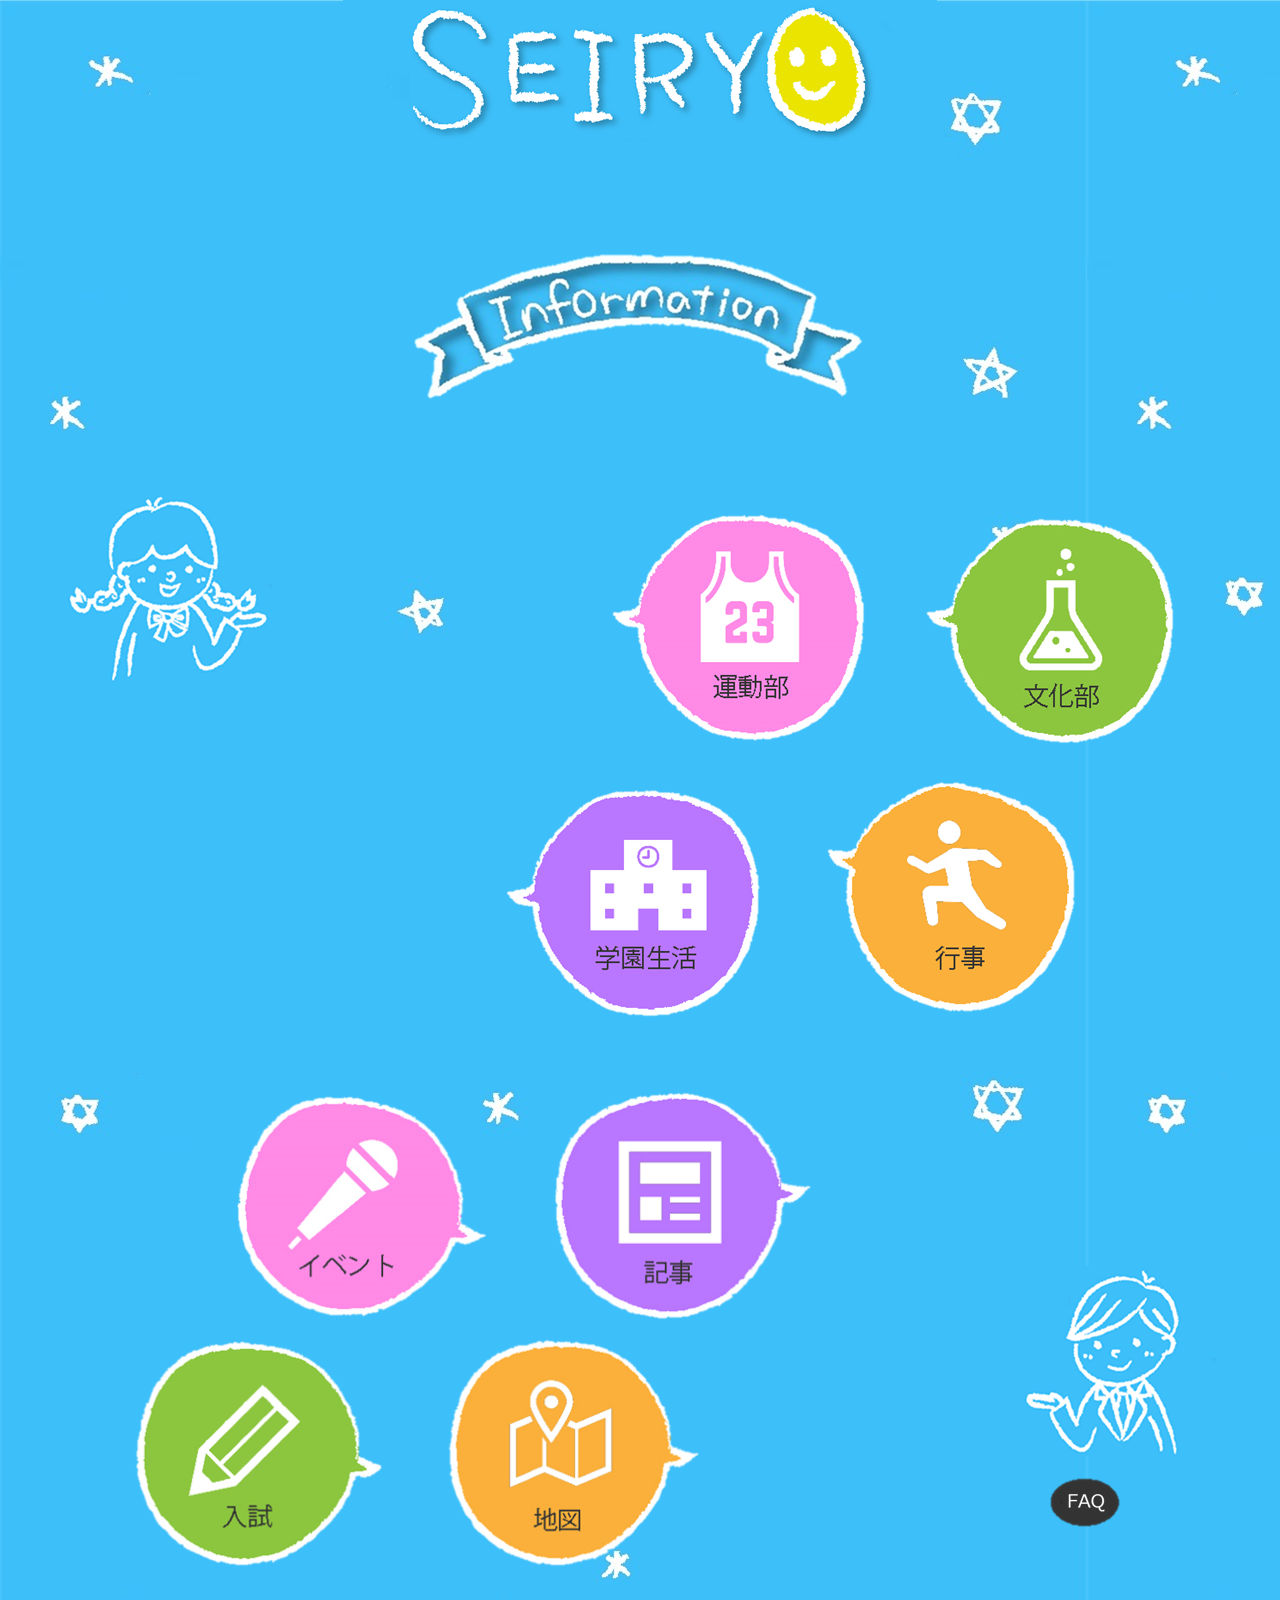
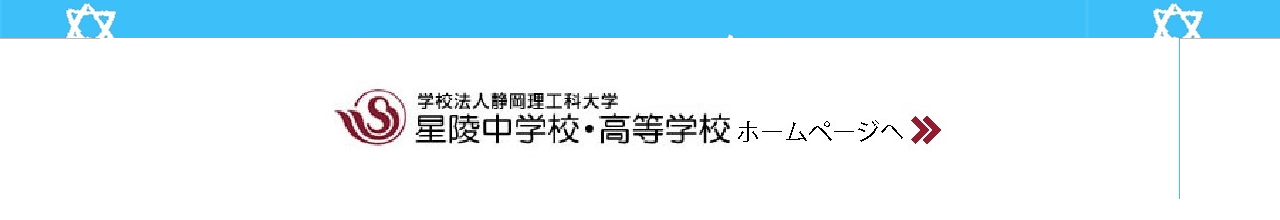
==== commit a3794d8e: "初期表示画面をメニューに変更" ====
--- a/www/index.html
+++ b/www/index.html
@@ -63,7 +63,7 @@
     <ons-page class="basicPage" id="basicPage">
         <ons-navigator
           var="navi"
-          page="views/html/movie_list.html">
+          page="views/html/menu2.html">
         </ons-navigator>
     </ons-page>
 
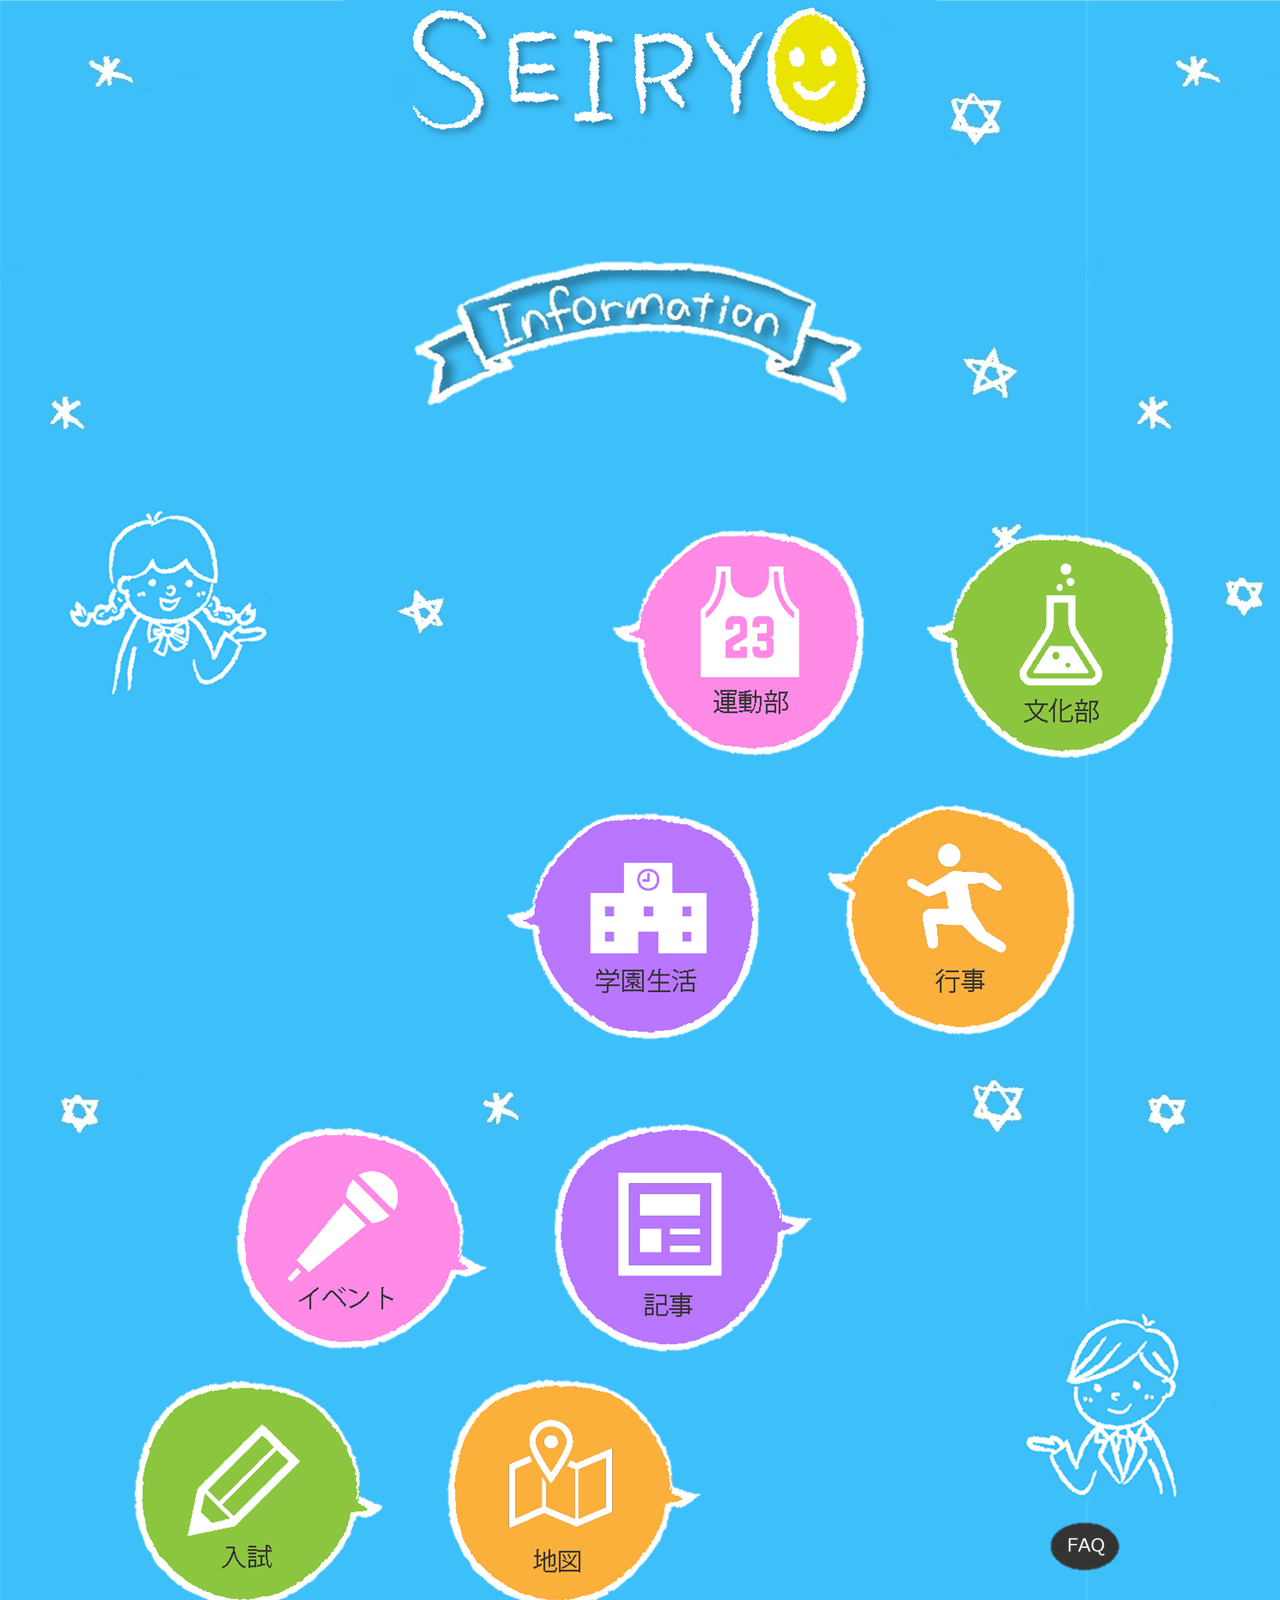
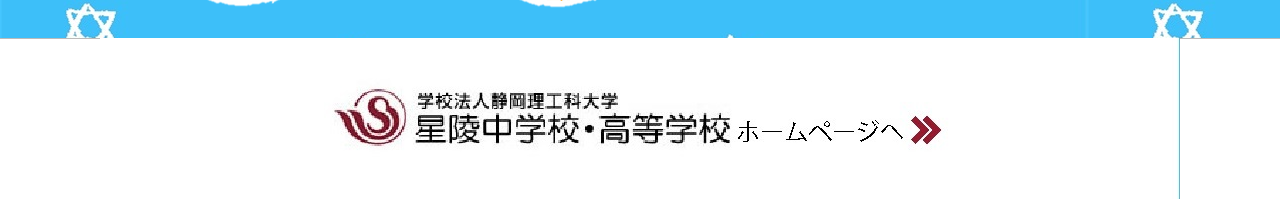
==== commit b6703467: "●ロジックの修正 　・遷移先に渡すオブジェクト（アニメーションとパラメータの指定）を画面遷移サービスからコントローラーのメソッドへ変更 　・メソッド呼び出し時にパラメータを引数で渡す方法から、ビューで" ====
--- a/www/index.html
+++ b/www/index.html
@@ -32,9 +32,7 @@
     <script src="scripts/services/device.check.js"></script>
     <script src="scripts/services/calc.gcd.js"></script>
     <script src="scripts/services/calc.ratio.js"></script>
-    <script src="scripts/services/change.to.vertical.css.js"></script>
-    <script src="scripts/services/change.to.horizontal.css.js"></script>
-    <script src="scripts/services/change.orientation.js"></script>
+
     <script src="scripts/services/shared.state.js"></script>
     
     <script src="scripts/services/convert.library.values.js"></script>
@@ -42,20 +40,11 @@
     
     <link rel="stylesheet" href="views/css/common.css">
     <link rel="stylesheet" href="views/css/menu.css">
+    <link rel="stylesheet" href="views/css/menu2.css">
     <link rel="stylesheet" href="views/css/library.css">
     <link rel="stylesheet" href="views/css/contents.css">
-    
-    <link rel="stylesheet" href="views/css/menu2.css">
-    <link rel="stylesheet" href="views/css/movie_list.css">
 
     <script>
-        ons.disableAutoStatusBarFill();
-        ons.ready(function(){
-            if (window.device.platform === 'iOS' && parseFloat(window.device.version) >= 7.0)
-            {
-                document.body.style.marginTop = "20px";
-            }
-        }); 
     </script>
 </head>
 <body ng-controller="AppCtrl as app" id="appBody">
--- a/www/views/css/common.css
+++ b/www/views/css/common.css
@@ -49,9 +49,4 @@
     box-shadow: none;
 }
 
-div{
-    height: 100%;
-    width: 100%;
-}
 
-
--- a/www/views/css/menu2.css
+++ b/www/views/css/menu2.css
@@ -10,7 +10,7 @@
 }
 
 div.menuDiv{
-    height: 90%;
+    height: 95%;
 }
 
 
@@ -146,6 +146,7 @@
 .menuFooter{
     width: 100%;
     height: 10%;
+
 }
 .menuFooter .center{
     width: 100%;
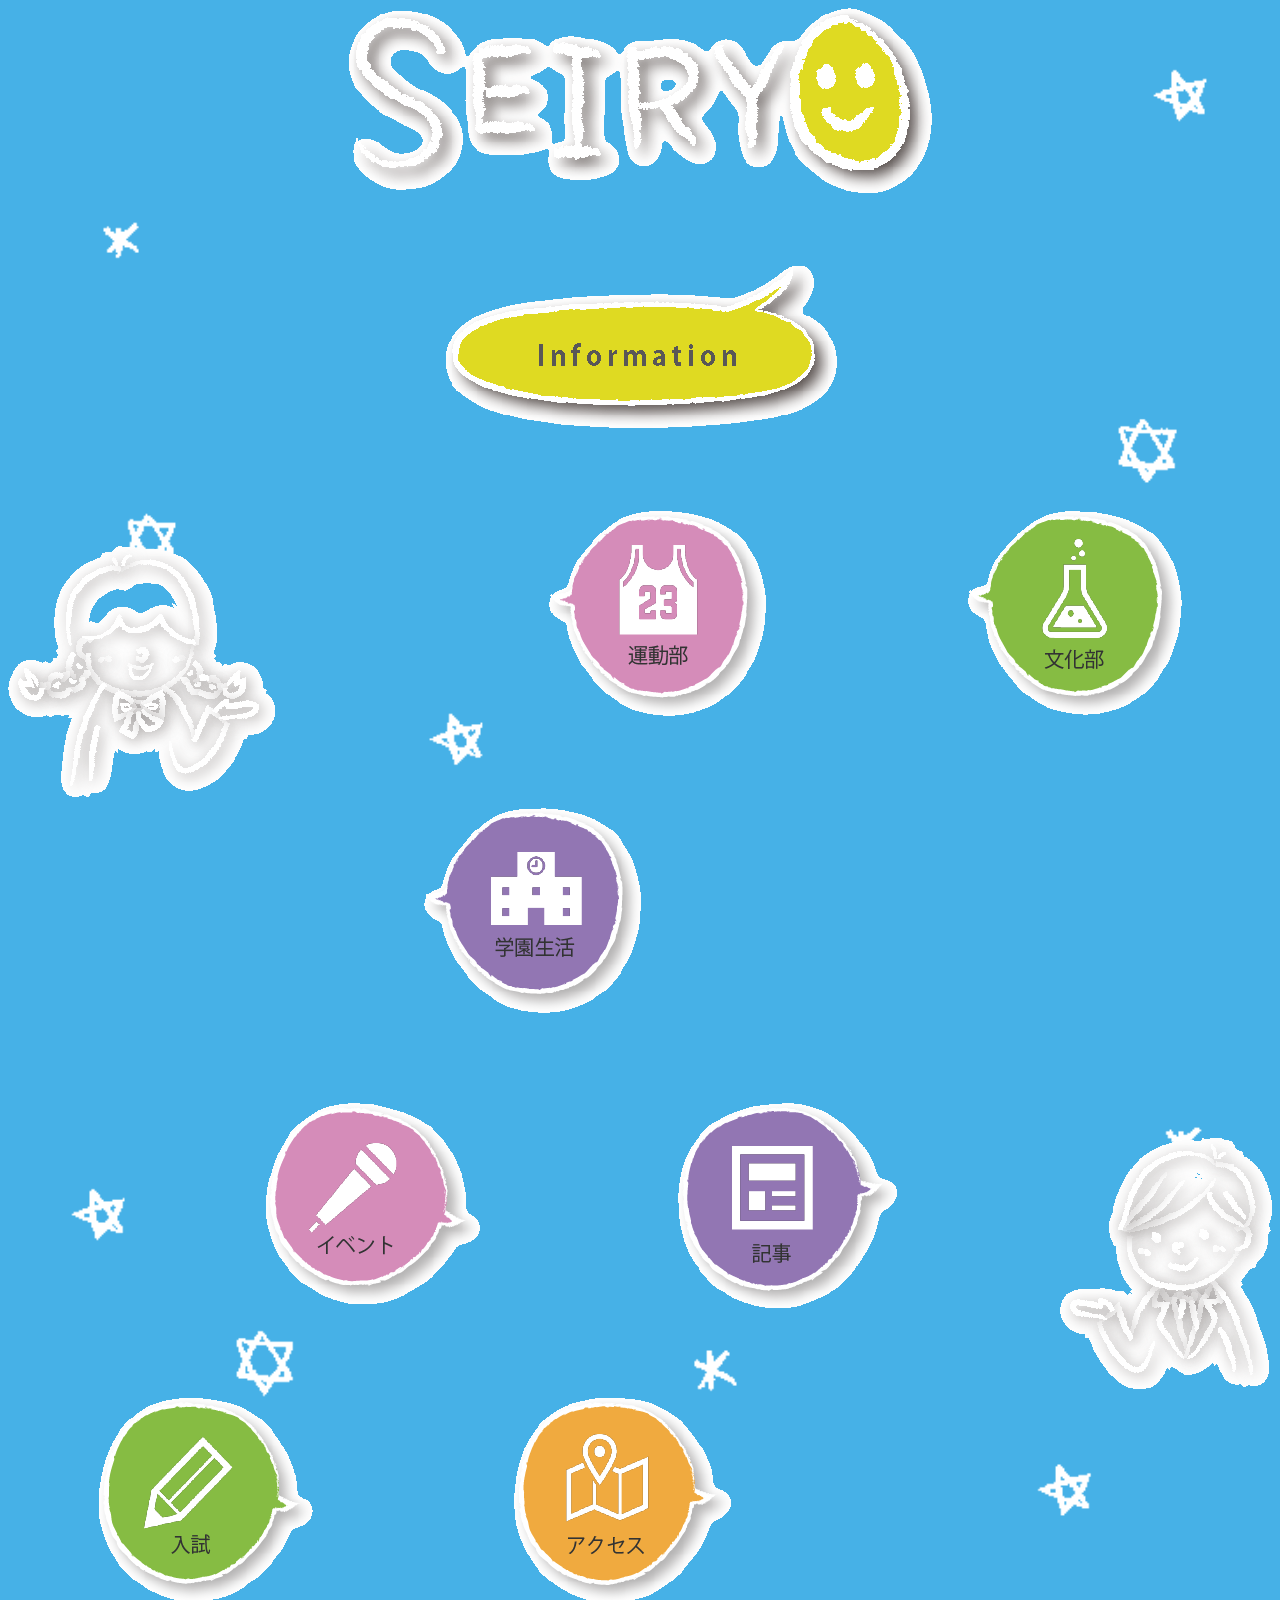
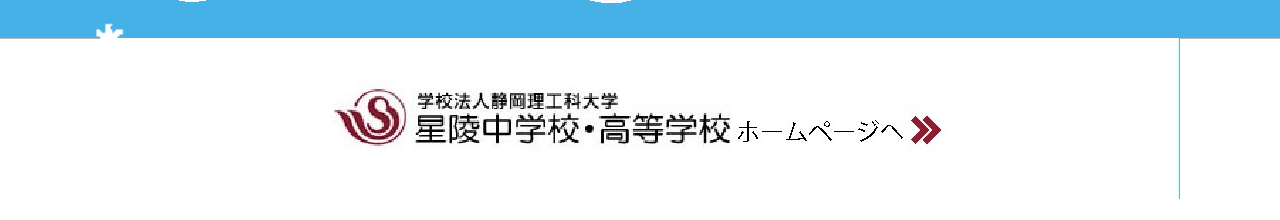
==== commit e31b72f9: "・モック用画面遷移サービスの作成およびアラートなどの処理を移動 ・モック用データ管理サービスを作成 ・アプリ内ブラウザ表示サービスを作成 ・FAQを削除 ・背景画像サイズの修正 ・CSSの共通化 ・C" ====
--- a/www/index.html
+++ b/www/index.html
@@ -38,11 +38,22 @@
     <script src="scripts/services/convert.library.values.js"></script>
     <script src="scripts/services/convert.movie.contents.values.js"></script>
     
+    <script src="scripts/services/mock/mock_transition.js"></script>
+    <script src="scripts/services/mock/get_mock_data.js"></script>
+    
+    <script src="scripts/controllers/movie_list_controller.js"></script>
+    
+    <script src="scripts/services/open_InAppBrowser.js"></script>
+    
+    
+    
     <link rel="stylesheet" href="views/css/common.css">
     <link rel="stylesheet" href="views/css/menu.css">
     <link rel="stylesheet" href="views/css/menu2.css">
     <link rel="stylesheet" href="views/css/library.css">
     <link rel="stylesheet" href="views/css/contents.css">
+    <link rel="stylesheet" href="views/css/movie_list.css">
+    
 
     <script>
     </script>
@@ -52,7 +63,8 @@
     <ons-page class="basicPage" id="basicPage">
         <ons-navigator
           var="navi"
-          page="views/html/menu2.html">
+          page="views/html/menu2.html"
+          >
         </ons-navigator>
     </ons-page>
 
--- a/www/views/css/common.css
+++ b/www/views/css/common.css
@@ -50,3 +50,8 @@
 }
 
 
+
+/* 星陵 */
+
+
+
--- a/www/views/css/menu2.css
+++ b/www/views/css/menu2.css
@@ -1,298 +1,5 @@
-/* This is a CSS file */
-
-.page--menu__background{
-    /*background: url('./../img/menu/background.jpg');*/
-}
-
-.page--menu{
-    height: 100%;
-    width: 100%;
-}
-
-div.menuDiv{
-    height: 95%;
-}
-
-
-
-
-.title{
-    width: 100%;
-    height: 15%;
-}
-.title div{
-    height: 100%;
-    width: 100%;
-    text-align: center;
-}
-.title div img{
-    width:auto;
-    height:auto;
-    max-width:100%;
-    max-height:100%;
-}
-
-
-
-.news{
-    width: 100%;
-    height: 15%;
-    text-align: center;
-}
-.news .info{
-    width: 60%;
-    height: 100%;
-    margin: 0 20%;
-    text-align: center;
-}
-.news div img{
-    width:auto;
-    height:auto;
-    max-width:100%;
-    max-height:100%;
-}
-
-
-
-
-
-.buttonArea{
-    width: 100%;
-    height: 60%;
-}
-/*.buttonArea .movieLibrary_01{
-    height: 50%;
-    width: 100%;
-    text-align: left;
-}
-
-div.human_01{
-    height: 100%;
-    width: 45%;
-    display:inline-block;
-}
-
-div.icon_01{
-    height: 100%;
-    width: 45%;
-    padding-top: 1%;
-    padding-bottom: 1%;
-    display:inline-block;
-    text-align: center;
-}
-
-.icon_01 div:first-child{
-    height: 50%;
-    width: 45%;
-    display:inline-block;
-}
-.icon_01 div:nth-child(2){
-    height: 50%;
-    width: 45%;
-    display:inline-block;
-}
-.icon_01 div:nth-child(3){
-    height: 50%;
-    width: 45%;
-    display:inline-block;
-}
-
-.icon_01 div:nth-child(4){
-    height: 50%;
-    width: 45%;
-    display:inline-block;
-}
-.movieLibrary_01 img{
-    width:auto;
-    height:auto;
-    max-width:100%;
-    max-height:100%;
-}
-
-
-
-.buttonArea .information_01{
-    height: 50%;
-    width: 100%;
-    text-align: right;
-}
-
-.information_01 img{
-    width:auto;
-    height:auto;
-    max-width:100%;
-    max-height:100%;
-}*/
-
-
-
-.faq{
-    width: 100%;
-    height: 10%; 
-}
-.faq .faqButton{
-    width: 20%;
-    height: 100%;
-    margin-left: 80%;
-}
-.faq .faqButton img{
-    width:auto;
-    height:auto;
-    max-width:100%;
-    max-height:100%;
-}
-
-
-.menuFooter{
-    width: 100%;
-    height: 10%;
-
-}
-.menuFooter .center{
-    width: 100%;
-    height: 100%;
-    text-align: center;
-}
-.menuFooter .center img{
-    width:auto;
-    height:auto;
-    max-width:100%;
-    max-height:100%;
-}
-
-
-
-
-
-
-
-
-
-
-
-
-
-
-
-
-
-
-
-
-
-
-
-
-
-
-
-
-
-.buttonArea .movieLibrary_02{
-    height: 55%;
-    width: 100%;
-    text-align: left;
-    margin-bottom: 3%;
-}
-
-.movieLibrary_02 div.human_02{
-    height: 75%;
-    width: 40%;
-    margin-left: 5%;
-    vertical-align: top;
-    display:inline-block;
-}
-
-div.icon_02{
-    height: 100%;
-    width: 50%;
-    padding-top: 1%;
-    padding-bottom: 1%;
-    display:inline-block;
-    text-align: center;
-}
-
-.sports{
-    height: 50%;
-    width: 48%;
-    display:inline-block;
-}
-.culture{
-    height: 50%;
-    width: 48%;
-    display:inline-block;
-}
-.schoolLife{
-    height: 50%;
-    width: 48%;
-    display:inline-block;
-    margin-left: -35%;
-}
-
-.activity{
-    height: 50%;
-    width: 48%;
-    display:inline-block;
-}
-.movieLibrary_02 img{
-    width:auto;
-    height:auto;
-    max-width:100%;
-    max-height:100%;
-}
-
-
-
-.buttonArea .information_02{
-    height: 50%;
-    width: 100%;
-    text-align: right;
-}
-
-.information_02 div.human_02{
-    height: 75%;
-    width: 40%;
-    margin-right: 5%;
-    display:inline-block;
-}
-
-.event{
-    height: 50%;
-    width: 48%;
-    display:inline-block;
-}
-.article{
-    height: 50%;
-    width: 48%;
-    display:inline-block;
-    margin-right: -45%;
-}
-.examination{
-    height: 50%;
-    width: 48%;
-    display:inline-block;
-}
-
-.map{
-    height: 50%;
-    width: 48%;
-    display:inline-block;
-    margin-right: -10%;
-}
-
-.information_02 img{
-    width:auto;
-    height:auto;
-    max-width:100%;
-    max-height:100%;
-}
-
-
-
-
-
-/*commonに移動*/
-
+
+/* メニュー画面のOnsenUI変更 */
 
 .button--menuButton {
     background: none;
@@ -310,99 +17,202 @@
     text-shadow: none;
 }
 
-
-
-
-
-
-
-
-
-/*.buttonArea .movieLibrary_03{
+/* ここまで */
+
+
+
+/* フッターを除いたページ全体 */
+
+#menu .menuPage{
+    height: 95%;
+}
+
+#menu .backgroundStar{
+    height: 100%;
+    z-index: 2;
+}
+
+
+/* タイトル部分 */
+
+#menu .title{
+    width: 100%;
+    height: 15%;
+}
+#menu .title div{
+    height: 100%;
+    width: 100%;
+    text-align: center;
+}
+#menu .title div img{
+    width:auto;
+    height:auto;
+    max-width:100%;
+    max-height:100%;
+}
+
+/* お知らせ部分 */
+
+#menu .news{
+    width: 100%;
+    height: 15%;
+    text-align: center;
+}
+#menu .news .infoButton{
+    width: 60%;
+    height: 100%;
+    margin: 0 20%;
+    text-align: center;
+}
+#menu .news div img{
+    width:auto;
+    height:auto;
+    max-width:100%;
+    max-height:100%;
+}
+
+
+/* ボタン領域 */
+
+#menu .buttonArea{
+    width: 100%;
+    height: 70%;
+}
+
+.buttonArea img{
+    width:auto;
+    height:auto;
+    max-width:100%;
+    max-height:100%;
+}
+
+.buttonArea .humanArea{
+    height: 100%;
+    width: 35%;
+    position: absolute;
+}
+
+.buttonArea .iconArea{
+    height: 100%;
+    width: 65%;
+    text-align: center;
+    position: absolute;
+    z-index: 3;
+}
+
+.buttonArea .icon{
     height: 50%;
+    width: 50%;
+}
+
+
+
+.buttonArea .movieLibrary{
+    height: 50%;
     width: 100%;
     text-align: left;
-}
-.movieLibrary_03 div.human_03{
+    position: relative;
+}
+.movieLibrary .humanArea{
+    top: 5%;
+    left: 0;
+}
+.movieLibrary .iconArea{
+    left: 35%;
+    top: 0;
+}
+
+
+.iconArea .sports{
+    position: absolute;
+    top: 0;
+    left: 0%;
+}
+.iconArea .culture{
+    position: absolute;
+    top: 0;
+    left: 50%;
+}
+.iconArea .schoolLife{
+    position: absolute;
+    top: 50%;
+    left: -15%;
+}
+
+.iconArea .activity{
+    position: absolute;
+    top: 50%;
+    left: 35%;
+}
+
+
+
+
+.buttonArea .information{
     height: 50%;
     width: 100%;
-}
-.movieLibrary_03 div.icon_03{
-    height: 50%;
-    width: 100%;
-    text-align: center;
-}
-.movieLibrary_03 .icon_03 div:first-child{
-    height: 100%;
-    width: 23%;
-    display: inline-block;
-}
-.movieLibrary_03 .icon_03 div:nth-child(2){
-    height: 100%;
-    width: 23%;
-    display: inline-block;
-}
-.movieLibrary_03 .icon_03 div:nth-child(3){
-    height: 100%;
-    width: 23%;
-    display: inline-block;
-}
-
-.movieLibrary_03 .icon_03 div:nth-child(4){
-    height: 100%;
-    width: 23%;
-    display: inline-block;
-}
-
-.movieLibrary_03 img{
-    width:auto;
-    height:auto;
-    max-width:100%;
-    max-height:100%;
-}
-
-
-
-
-.buttonArea .information_03{
-    height: 50%;
-    width: 100%;
     text-align: right;
-}
-.information_03 div.human_03{
-    height: 50%;
-    width: 100%;
-}
-.information_03 div.icon_03{
-    height: 50%;
-    width: 100%;
-    text-align: center;
-}
-.information_03 .icon_03 div:first-child{
-    height: 100%;
-    width: 23%;
-    display: inline-block;
-}
-.information_03 .icon_03 div:nth-child(2){
-    height: 100%;
-    width: 23%;
-    display: inline-block;
-}
-.information_03 .icon_03 div:nth-child(3){
-    height: 100%;
-    width: 23%;
-    display: inline-block;
-}
-
-.information_03 .icon_03 div:nth-child(4){
-    height: 100%;
-    width: 23%;
-    display: inline-block;
-}
-
-.information_03 img{
-    width:auto;
-    height:auto;
-    max-width:100%;
-    max-height:100%;
-}*/+    position: relative;
+}
+
+.information .humanArea{
+    top: 5%;
+    right: 0;
+}
+.information .iconArea{
+    left: 0;
+    top: 0;
+}
+
+.iconArea .event{
+    position: absolute;
+    top: 0;
+    left: 20%;
+}
+.iconArea .article{
+    position: absolute;
+    top: 0;
+    left: 70%;
+}
+.iconArea .examination{
+    position: absolute;
+    top: 50%;
+    left: 0%;
+
+}
+.iconArea .access{
+    position: absolute;
+    top: 50%;
+    left: 50%;
+
+}
+
+/* フッター部分 */
+
+#menu .footer{
+    width: 100%;
+    height: 10%;
+    z-index: 5;
+
+}
+#menu .footer .center{
+    width: 100%;
+    height: 100%;
+    text-align: center;
+}
+#menu .footer .center img{
+    width:auto;
+    height:auto;
+    max-width:100%;
+    max-height:100%;
+}
+
+
+
+
+
+
+
+
+
+
--- a/www/views/css/movie_list.css
+++ b/www/views/css/movie_list.css
@@ -0,0 +1,57 @@
+
+.navigation-bar--movieList .center{
+    
+    
+}
+
+.navigation-bar--movieList .left img{
+    width:auto;
+    height:auto;
+    max-width:100%;
+    max-height:100%;
+}
+.navigation-bar--movieList .center img{
+    width:auto;
+    height:auto;
+    max-width:100%;
+    max-height:100%;
+    
+    vertical-align: middle;
+}
+.navigation-bar--movieList .right img{
+    width:auto;
+    height:auto;
+    max-width:100%;
+    max-height:100%;
+}
+
+.moviePlayContentsHeader{
+    height: 40%;
+    width: 90%;
+    padding: 5%;
+    margin-top: 0%;
+    background-color: orange;
+}
+
+.moviePlayContentsHeader .moviePlayContentsHeaderImage{
+    height: 70%;
+    width: 100%;
+}
+
+.moviePlayContentsList{
+    height: 45%;
+    width: 90%;
+    padding: 5%;
+    background-color: purple;
+    
+    overflow: scroll;
+}
+
+
+
+
+/* common */
+
+.navigation-bar--movieList{
+    background: white;
+}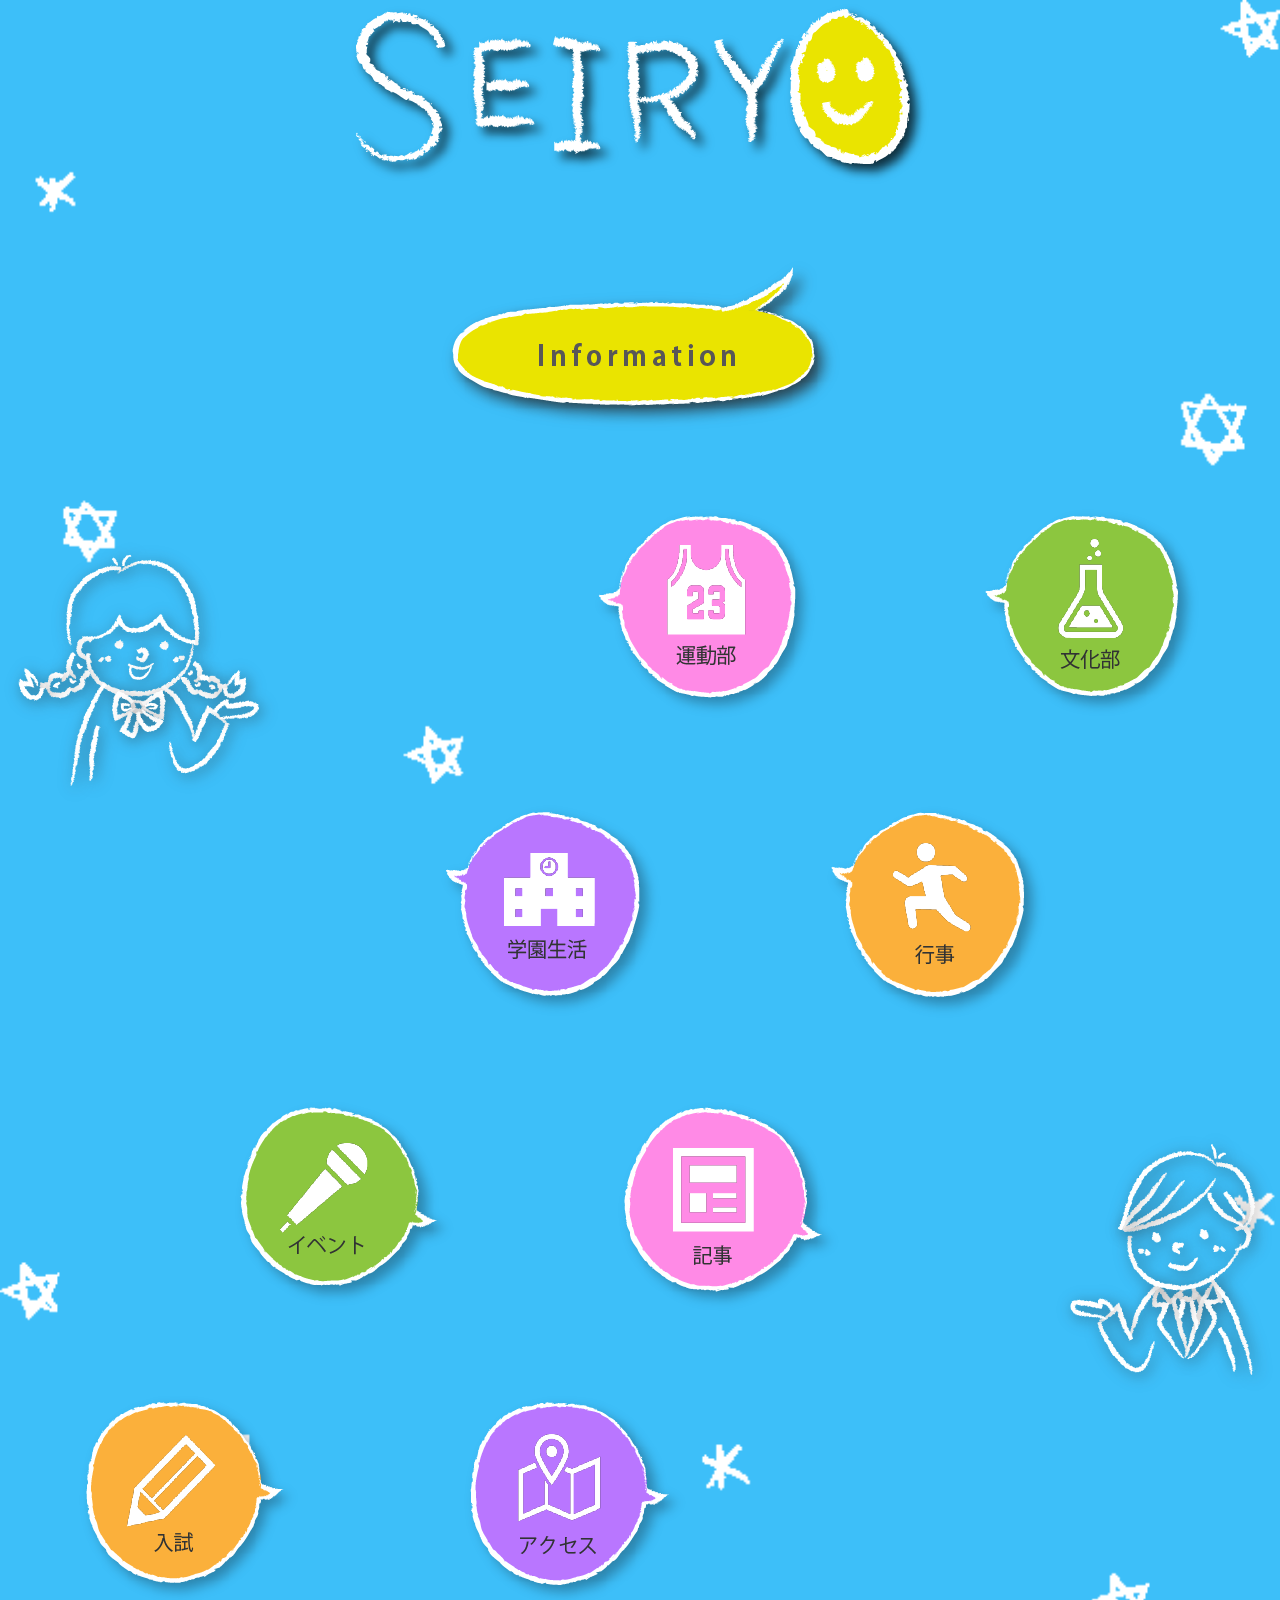
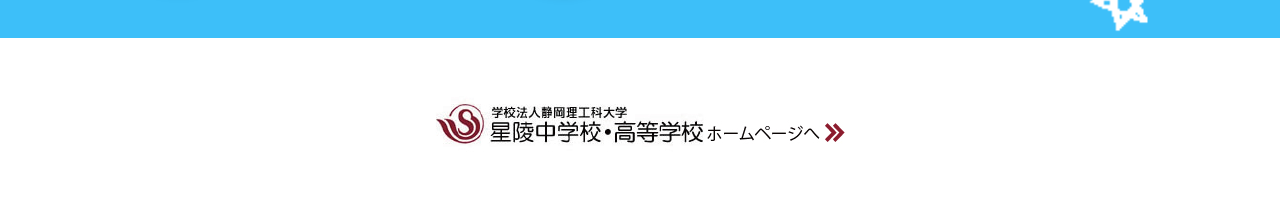
==== commit ed9a9056: "11/14 作業分 動画一覧画面のロジックを作成 データを持つValueメソッドを作成 動画再生画面を仮作成" ====
--- a/www/index.html
+++ b/www/index.html
@@ -40,8 +40,11 @@
     
     <script src="scripts/services/mock/mock_transition.js"></script>
     <script src="scripts/services/mock/get_mock_data.js"></script>
+    <script src="scripts/services/mock/mock_values.js"></script>
+    
     
     <script src="scripts/controllers/movie_list_controller.js"></script>
+    <script src="scripts/controllers/movie_play_controller.js"></script>
     
     <script src="scripts/services/open_InAppBrowser.js"></script>
     
@@ -53,7 +56,7 @@
     <link rel="stylesheet" href="views/css/library.css">
     <link rel="stylesheet" href="views/css/contents.css">
     <link rel="stylesheet" href="views/css/movie_list.css">
-    
+    <link rel="stylesheet" href="views/css/movie_play.css">
 
     <script>
     </script>
--- a/www/views/css/menu2.css
+++ b/www/views/css/menu2.css
@@ -88,13 +88,13 @@
 
 .buttonArea .humanArea{
     height: 100%;
-    width: 35%;
+    width: 40%;
     position: absolute;
 }
 
 .buttonArea .iconArea{
     height: 100%;
-    width: 65%;
+    width: 60%;
     text-align: center;
     position: absolute;
     z-index: 3;
@@ -118,7 +118,7 @@
     left: 0;
 }
 .movieLibrary .iconArea{
-    left: 35%;
+    right: 0;
     top: 0;
 }
 
@@ -126,23 +126,23 @@
 .iconArea .sports{
     position: absolute;
     top: 0;
-    left: 0%;
+    right: 50%;
 }
 .iconArea .culture{
     position: absolute;
     top: 0;
-    left: 50%;
+    right: 0;
 }
 .iconArea .schoolLife{
     position: absolute;
     top: 50%;
-    left: -15%;
+    right: 70%;
 }
 
 .iconArea .activity{
     position: absolute;
     top: 50%;
-    left: 35%;
+    right: 20%;
 }
 
 
@@ -193,11 +193,19 @@
     width: 100%;
     height: 10%;
     z-index: 5;
+    text-align: center;
 
 }
 #menu .footer .center{
-    width: 100%;
-    height: 100%;
+    width: 70%;
+    height: 100%;
+    padding: 0 15%;
+    text-align: center;
+    display: table;
+}
+#menu .footer .center ons-button{
+    display: table-cell;
+    vertical-align: middle;
     text-align: center;
 }
 #menu .footer .center img{
--- a/www/views/css/movie_list.css
+++ b/www/views/css/movie_list.css
@@ -1,57 +1,83 @@
 
-.navigation-bar--movieList .center{
-    
-    
+
+
+/* メニュー画面のOnsenUI変更 */
+
+.button--headerButton {
+    background: none;
+    box-shadow: none;
+    text-shadow: none;
+    padding: 0;
+    margin: 0;
+    height: 100%;
+    width: 100%;
 }
 
-.navigation-bar--movieList .left img{
-    width:auto;
-    height:auto;
-    max-width:100%;
-    max-height:100%;
+.button--headerButton:active {
+    background: none;
+    box-shadow: none;
+    text-shadow: none;
 }
-.navigation-bar--movieList .center img{
-    width:auto;
-    height:auto;
-    max-width:100%;
-    max-height:100%;
-    
-    vertical-align: middle;
-}
-.navigation-bar--movieList .right img{
+
+
+
+/* ここまで */
+
+
+#movieList img{
     width:auto;
     height:auto;
     max-width:100%;
     max-height:100%;
 }
 
-.moviePlayContentsHeader{
-    height: 40%;
-    width: 90%;
-    padding: 5%;
-    margin-top: 0%;
-    background-color: orange;
+
+.navigation-bar--movieList{
+    background-color: white;
+}
+.navigation-bar--movieList div{
+    text-align: center;
+}
+.navigation-bar--movieList img{
+    vertical-align: middle;
 }
 
-.moviePlayContentsHeader .moviePlayContentsHeaderImage{
-    height: 70%;
+
+#movieList .movieListPage{
+    height: 100%;
+}
+
+
+#movieList .listHeader{
+    height: 35.5%;
+    width: 90%;
+    padding: 3% 5%;
+}
+
+.listHeader .image{
+    text-align: center;
+    height: 100%;
     width: 100%;
 }
 
-.moviePlayContentsList{
-    height: 45%;
+#movieList .movieList{
+    height: 55.5%;
     width: 90%;
-    padding: 5%;
-    background-color: purple;
+    padding: 3% 5%;
     
-    overflow: scroll;
+    overflow-y: scroll;
+}
+
+.movieList .listItem{
+    width: 100%;
+    height: 100%;
+}
+
+.listItem .thumbnail{
+    border-radius: 5px;
+    display: block;
+    margin: 0;
 }
 
 
 
-
-/* common */
-
-.navigation-bar--movieList{
-    background: white;
-}--- a/www/views/css/movie_play.css
+++ b/www/views/css/movie_play.css
@@ -0,0 +1,14 @@
+
+#moviePlay img{
+    width:auto;
+    height:auto;
+    max-width:100%;
+    max-height:100%;
+}
+
+
+#moviePlay .moviePlayer{
+    margin: 40% 0 0 0;
+    height: 40%;
+    width: 100%;
+}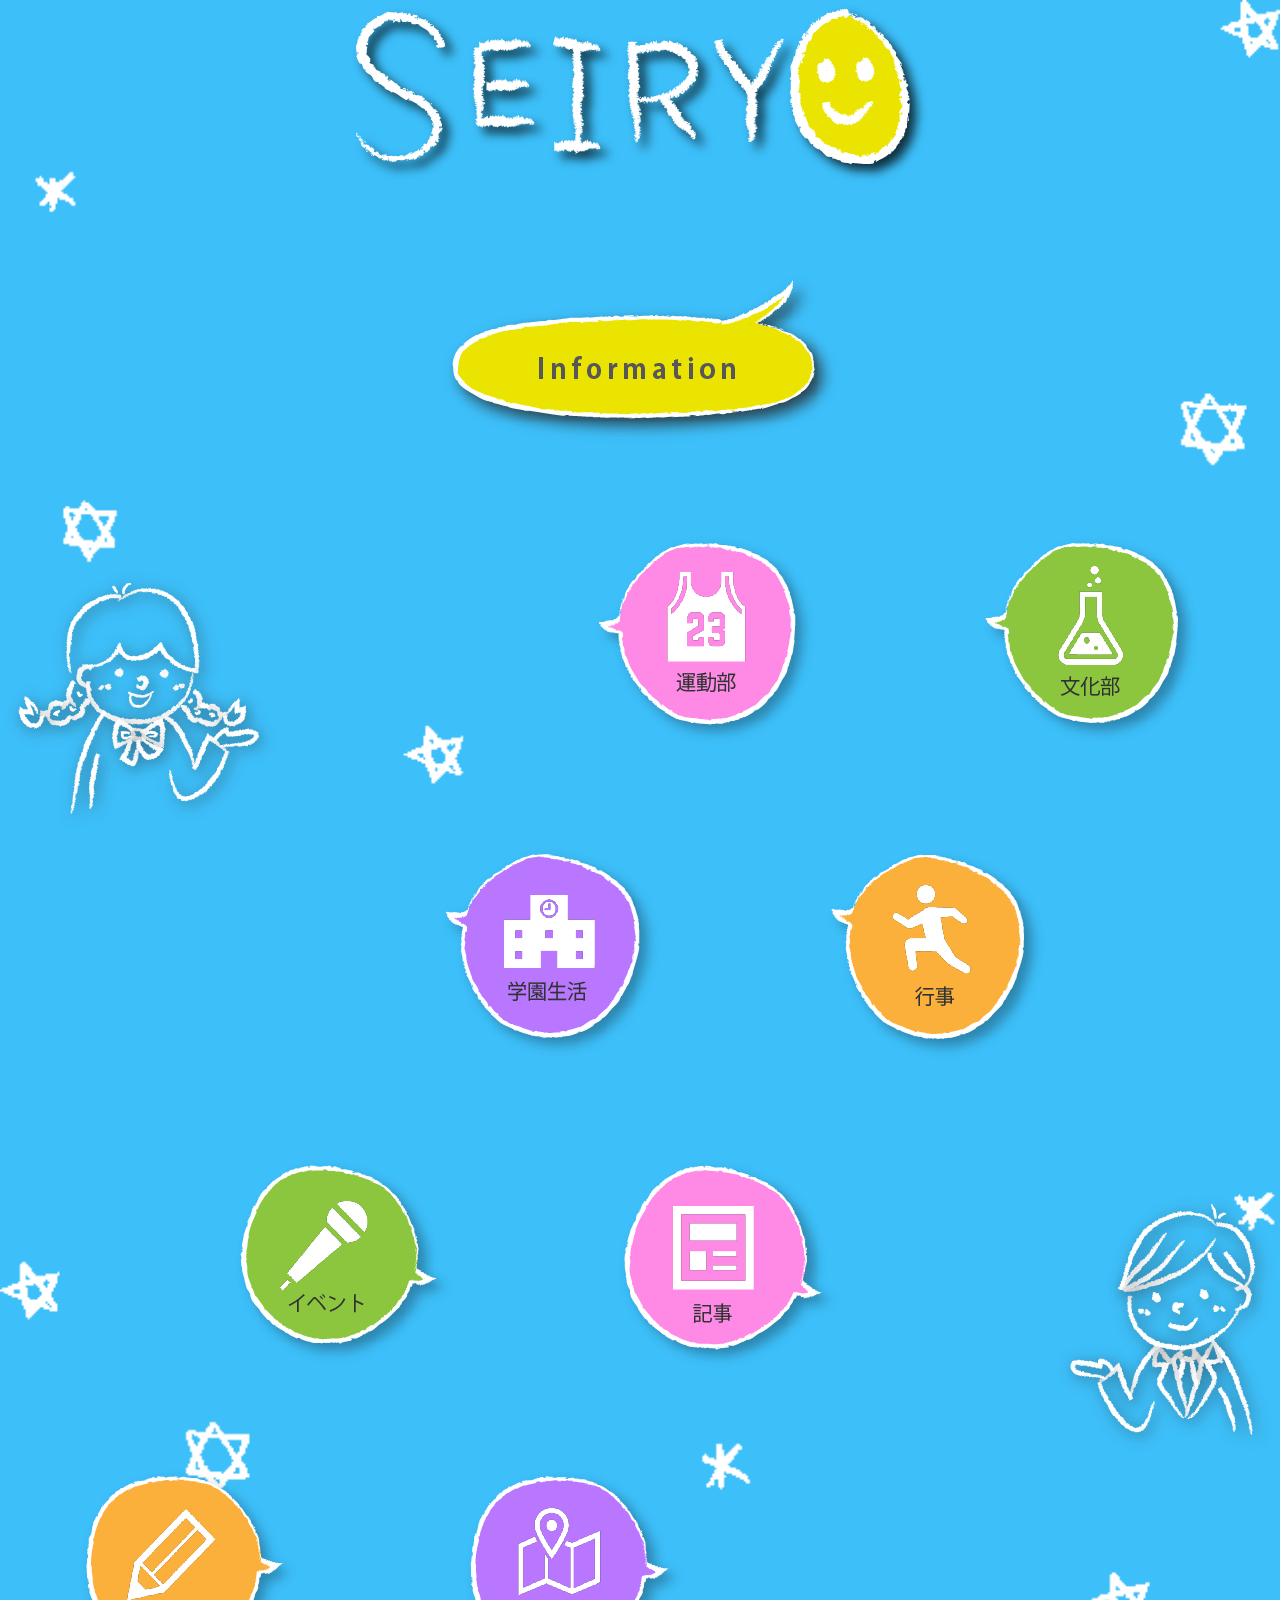
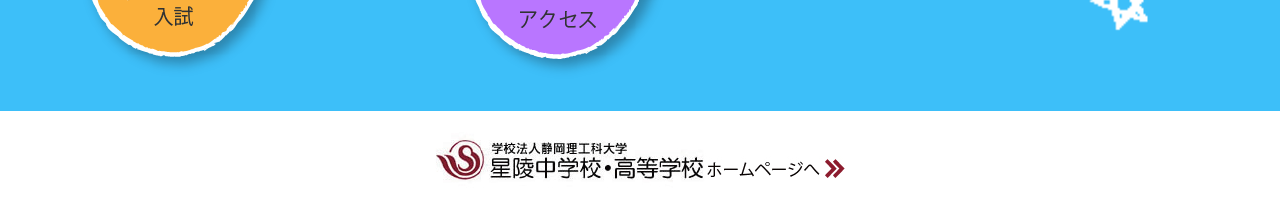
==== commit f6565353: "11/15 作業文" ====
--- a/www/index.html
+++ b/www/index.html
@@ -45,8 +45,7 @@
     
     <script src="scripts/controllers/movie_list_controller.js"></script>
     <script src="scripts/controllers/movie_play_controller.js"></script>
-    
-    <script src="scripts/services/open_InAppBrowser.js"></script>
+
     
     
     
--- a/www/views/css/menu2.css
+++ b/www/views/css/menu2.css
@@ -24,7 +24,8 @@
 /* フッターを除いたページ全体 */
 
 #menu .menuPage{
-    height: 95%;
+    height: 100%;
+    overflow: hidden;
 }
 
 #menu .backgroundStar{
@@ -191,8 +192,7 @@
 
 #menu .footer{
     width: 100%;
-    height: 10%;
-    z-index: 5;
+    height: 6%;
     text-align: center;
 
 }
--- a/www/views/css/movie_play.css
+++ b/www/views/css/movie_play.css
@@ -1,3 +1,16 @@
+
+#moviePlay{
+    
+}
+#moviePlay .moviePlayPage{
+    height: 100%;
+    overflow: hidden;
+}
+
+#moviePlay .backgroundStar{
+    height: 100%;
+    z-index: 2;
+}
 
 #moviePlay img{
     width:auto;
@@ -6,9 +19,135 @@
     max-height:100%;
 }
 
+#moviePlay .top{
+    height: 30%;
+    text-align: left;
+    position: relative;
+}
 
+.top .human{
+    height: 100%;
+    width: 45%;
+    position: absolute;
+    top: 0;
+    left: 0;
+}
+.top .balloon{
+    height: 100%;
+    width: 55%;
+    position: absolute;
+    top: 20%;
+    right: 0;
+}
 #moviePlay .moviePlayer{
-    margin: 40% 0 0 0;
     height: 40%;
     width: 100%;
+}
+#moviePlay .under{
+    height: 30%;
+    text-align: left;
+    position: relative;
+}
+.under .human{
+    height: 100%;
+    width: 45%;
+    position: absolute;
+    top: 0;
+    right: 0;
+}
+.under .balloon{
+    height: 100%;
+    width: 55%;
+    position: absolute;
+    top: 20%;
+    left: 5%;
+}
+#balloon-2-left {
+    position: relative;
+	display: table-cell;
+	padding: 0 15px;
+	width: auto;
+	min-width: 150px;
+	height: 50%;
+	line-height: 100px;
+	color: #19283C;
+	text-align: center;
+	background: #ABD9FF;
+	border: 3px solid #DFF0FF;
+	z-index: 0;
+    border-radius: 5px;
+    font-size: 20px;
+    vertical-align: middle;
+}
+#balloon-2-left:before {
+	content: "";
+	position: absolute;
+	top: 50%; left: -8px;
+	margin-top: -9px;
+	display: block;
+	width: 0px;
+	height: 0px;
+	border-style: solid;
+	border-width: 9px 9px 9px 0;
+	border-color: transparent #ABD9FF transparent transparent;
+	z-index: 0;
+}
+#balloon-2-left:after {
+	content: "";
+	position: absolute;
+	top: 50%; left: -12px;
+	margin-top: -10px;
+	display: block;
+	width: 0px;
+	height: 0px;
+	border-style: solid;
+	border-width: 10px 10px 10px 0;
+	border-color: transparent #DFF0FF transparent transparent;
+	z-index: -1;
+}
+
+
+
+#balloon-1-right {
+    position: relative;
+    display: table-cell;
+	padding: 0 15px;
+	width: auto;
+	min-width: 150px;
+	height: 50%;
+	line-height: 100px;
+	color: #19283C;
+	text-align: center;
+	background: #ABD9FF;
+	border: 3px solid #DFF0FF;
+	z-index: 0;
+    border-radius: 5px;
+    font-size: 10px;
+    vertical-align: middle;
+}
+#balloon-1-right:before {
+    content: "";
+	position: absolute;
+	top: 50%; right: -8px;
+	margin-top: -9px;
+	display: block;
+	width: 0px;
+	height: 0px;
+	border-style: solid;
+	border-width: 9px 0 9px 9px;
+	border-color: transparent transparent transparent #ABD9FF;
+	z-index: 0;
+}
+#balloon-1-right:after {
+	content: "";
+	position: absolute;
+	top: 50%; right: -12px;
+	margin-top: -10px;
+	display: block;
+	width: 0px;
+	height: 0px;
+	border-style: solid;
+	border-width: 10px 0 10px 10px;
+	border-color: transparent transparent transparent #DFF0FF;
+	z-index: -1;
 }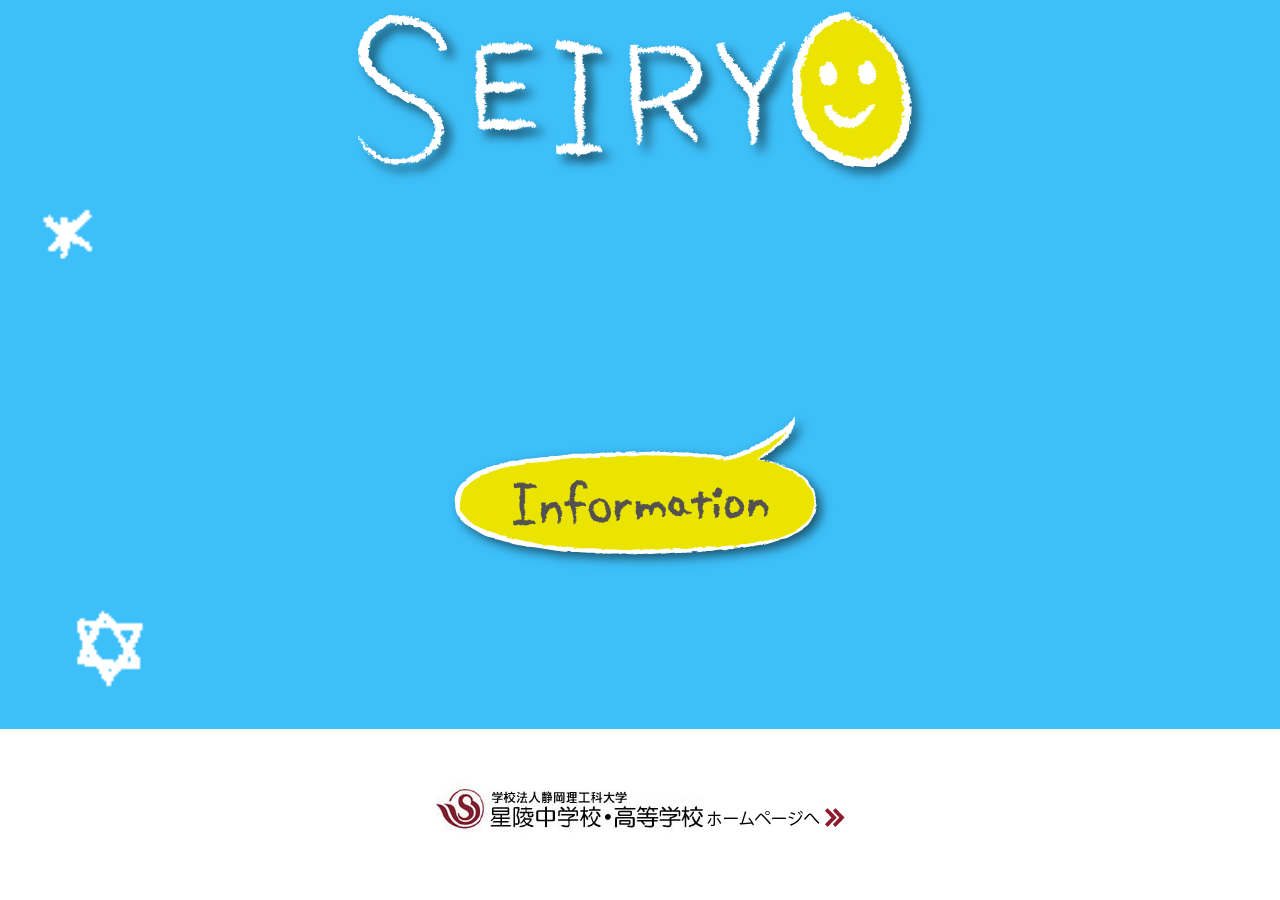
==== commit c59280ef: "コメントなどを追加 動画再生画面を微調整 画像のフォルダ構成を変更 行事動画一覧画面を作成" ====
--- a/www/index.html
+++ b/www/index.html
@@ -44,6 +44,7 @@
     
     
     <script src="scripts/controllers/movie_list_controller.js"></script>
+    <script src="scripts/controllers/activity_movie_list_controller.js"></script>
     <script src="scripts/controllers/movie_play_controller.js"></script>
 
     
@@ -55,6 +56,7 @@
     <link rel="stylesheet" href="views/css/library.css">
     <link rel="stylesheet" href="views/css/contents.css">
     <link rel="stylesheet" href="views/css/movie_list.css">
+    <link rel="stylesheet" href="views/css/activity_movie_list.css">
     <link rel="stylesheet" href="views/css/movie_play.css">
 
     <script>
--- a/www/views/css/common.css
+++ b/www/views/css/common.css
@@ -1,57 +1,111 @@
-/*ヘッダー領域 */
-
-header#header {
-    height: 8%;
-}
-.page--app {
-    width: 100%;
-    height: 100%;
-    background-color: #f8f8f8;
-}
-
-.navigation-bar--app {
-    background-color: white;
-}
-
-.button--backButton {
-    background: none;
-    color: #006896;
-    height: 100%;
-    box-shadow: none;
-    display: table;
-}
-
-.button--backButton:active {
-    background-color: white;
-    height: 100%;
-    box-shadow: none;
-}
-
-.button--backButton label {
-    font-weight: bolder;
-    font-size: 100%;
-    display: table-cell;
-    vertical-align: middle;
-}
-
-
-/* ons-buttonのCSS変更 */
-
-.button--appbtn {
-    background: none;
-    color: black;
-    padding: 0;
-    box-shadow: none;
-}
-
-.button--appbtn:active {
-    background-color: #bababa;
-    box-shadow: none;
-}
-
-
-
-/* 星陵 */
-
-
-
+/*ヘッダー領域 */
+
+header#header {
+    height: 8%;
+}
+.page--app {
+    width: 100%;
+    height: 100%;
+    background-color: #f8f8f8;
+}
+
+.navigation-bar--app {
+    background-color: white;
+}
+
+.button--backButton {
+    background: none;
+    color: #006896;
+    height: 100%;
+    box-shadow: none;
+    display: table;
+}
+
+.button--backButton:active {
+    background-color: white;
+    height: 100%;
+    box-shadow: none;
+}
+
+.button--backButton label {
+    font-weight: bolder;
+    font-size: 100%;
+    display: table-cell;
+    vertical-align: middle;
+}
+
+
+/* ons-buttonのCSS変更 */
+
+.button--appbtn {
+    background: none;
+    color: black;
+    padding: 0;
+    box-shadow: none;
+}
+
+.button--appbtn:active {
+    background-color: #bababa;
+    box-shadow: none;
+}
+
+
+
+/* 星陵 */
+
+/* ヘッダー */
+
+.navigation-bar--appHeader{
+    background-color: #3DBFF9;
+}
+.navigation-bar--appHeader div{
+    text-align: center;
+    width: 33%;
+}
+.navigation-bar--appHeader img{
+    vertical-align: middle;
+}
+
+.button--headerButton {
+    background: none;
+    box-shadow: none;
+    text-shadow: none;
+    padding: 0;
+    margin: 0;
+    height: 100%;
+    width: 100%;
+}
+
+.button--headerButton:active {
+    background: none;
+    box-shadow: none;
+    text-shadow: none;
+}
+
+
+
+/* ボタン */
+
+.button--appButton {
+    background: none;
+    box-shadow: none;
+    text-shadow: none;
+    padding: 0;
+    margin: 0;
+    height: 100%;
+    width: 100%;
+}
+
+.button--appButton:active {
+    background: none;
+    background-color: none;
+    box-shadow: none;
+    text-shadow: none;
+}
+
+.page--material__background{
+    background-color: #3DBFF9;
+}
+
+ons-list.list{
+}--- a/www/views/css/menu2.css
+++ b/www/views/css/menu2.css
@@ -1,40 +1,18 @@
 
-/* メニュー画面のOnsenUI変更 */
-
-.button--menuButton {
-    background: none;
-    box-shadow: none;
-    text-shadow: none;
-    padding: 0;
-    margin: 0;
-    height: 100%;
-    width: 100%;
-}
-
-.button--menuButton:active {
-    background: none;
-    box-shadow: none;
-    text-shadow: none;
-}
-
-/* ここまで */
-
-
-
-/* フッターを除いたページ全体 */
-
+
+/* 要素を配置するdiv */
 #menu .menuPage{
     height: 100%;
     overflow: hidden;
 }
-
+    
+/* 星 */
 #menu .backgroundStar{
     height: 100%;
     z-index: 2;
 }
 
-
-/* タイトル部分 */
+/* タイトル(ロゴ) */
 
 #menu .title{
     width: 100%;
@@ -52,7 +30,7 @@
     max-height:100%;
 }
 
-/* お知らせ部分 */
+/* お知らせ */
 
 #menu .news{
     width: 100%;
@@ -73,7 +51,7 @@
 }
 
 
-/* ボタン領域 */
+/* カテゴリボタン */
 
 #menu .buttonArea{
     width: 100%;
@@ -88,7 +66,7 @@
 }
 
 .buttonArea .humanArea{
-    height: 100%;
+    height: 80%;
     width: 40%;
     position: absolute;
 }
@@ -106,7 +84,7 @@
     width: 50%;
 }
 
-
+/* カテゴリボタン-動画ライブラリー  */
 
 .buttonArea .movieLibrary{
     height: 50%;
@@ -115,7 +93,7 @@
     position: relative;
 }
 .movieLibrary .humanArea{
-    top: 5%;
+    top: 0%;
     left: 0;
 }
 .movieLibrary .iconArea{
@@ -126,18 +104,18 @@
 
 .iconArea .sports{
     position: absolute;
-    top: 0;
-    right: 50%;
+    top: 5%;
+    right: 45%;
 }
 .iconArea .culture{
     position: absolute;
-    top: 0;
+    top: 5%;
     right: 0;
 }
 .iconArea .schoolLife{
     position: absolute;
     top: 50%;
-    right: 70%;
+    right: 65%;
 }
 
 .iconArea .activity{
@@ -147,7 +125,7 @@
 }
 
 
-
+/* カテゴリボタン-インフォメーション  */
 
 .buttonArea .information{
     height: 50%;
@@ -157,7 +135,7 @@
 }
 
 .information .humanArea{
-    top: 5%;
+    top: 0%;
     right: 0;
 }
 .information .iconArea{
@@ -173,7 +151,7 @@
 .iconArea .article{
     position: absolute;
     top: 0;
-    left: 70%;
+    left: 65%;
 }
 .iconArea .examination{
     position: absolute;
@@ -184,17 +162,17 @@
 .iconArea .access{
     position: absolute;
     top: 50%;
-    left: 50%;
-
-}
-
-/* フッター部分 */
-
+    left: 45%;
+
+}
+
+/* フッター */
+    
 #menu .footer{
     width: 100%;
     height: 6%;
     text-align: center;
-
+    
 }
 #menu .footer .center{
     width: 70%;
@@ -223,4 +201,93 @@
 
 
 
-
+/* スマートフォン（16:9) */
+
+@media screen and (orientation: portrait) and (min-width: 320px) and (min-height: 480px){
+
+}
+@media screen and (orientation: landscape) and (min-height: 320px) and (min-width: 480px){
+    /* フッターを除いたページ全体 */
+    #menu .menuPage{
+        height: calc(100% * ((16/9)*(16/9)));
+    }
+    
+    /* フッター部分 */
+    #menu .footer{
+        width: 100%;
+        height: calc(5% * ((16/9)*(16/9)));
+        text-align: center;
+    
+    }
+}
+
+/* タブレット（16:10) */
+
+@media screen and (orientation: portrait) and (min-width: 480px) and (min-height: 768px){
+ 
+}
+
+
+@media screen and (orientation: landscape) and (min-height: 480px) and (min-width: 768px){
+    /* フッターを除いたページ全体 */
+    #menu .menuPage{
+        height: calc(100% * ((16/10)*(16/10)));
+    }
+    
+    /* フッター部分 */
+    #menu .footer{
+        width: 100%;
+        height: calc(5% * ((16/10)*(16/10)));
+        text-align: center;
+    
+    }
+}
+
+/* iPad系（4:3) */
+
+@media screen and (orientation: portrait) and (min-width: 768px) and (max-width: 1024px) and (min-height: 1024px) and (max-height: 1366px) {
+
+}
+@media screen and (orientation: landscape) and (min-height: 768px) and (max-height: 1024px) and (min-width: 1024px) and (max-width: 1366px) {
+    /* フッターを除いたページ全体 */
+    #menu .menuPage{
+        height: calc(100% * ((4/3)*(4/3)));
+    }
+    
+    /* フッター部分 */
+    #menu .footer{
+        width: 100%;
+        height: calc(5% * ((4/3)*(4/3)));
+        text-align: center;
+    
+    }
+}
+
+/* その他端末 */
+
+
+@media screen and (orientation: portrait){
+
+
+}
+
+@media screen and (orientation: landscape){
+    /* フッターを除いたページ全体 */
+    #menu .menuPage{
+        height: calc(100% * ((16/9)*(16/9)));
+    }
+
+    /* フッター部分 */
+    
+    #menu .footer{
+        width: 100%;
+        height: calc(6% * ((16/9)*(16/9)));
+        text-align: center;
+    
+    }
+}
+
+
+
+
+
--- a/www/views/css/movie_list.css
+++ b/www/views/css/movie_list.css
@@ -33,7 +33,7 @@
 
 
 .navigation-bar--movieList{
-    background-color: white;
+    background-color: #3DBFF9;
 }
 .navigation-bar--movieList div{
     text-align: center;
@@ -64,8 +64,6 @@
     height: 55.5%;
     width: 90%;
     padding: 3% 5%;
-    
-    overflow-y: scroll;
 }
 
 .movieList .listItem{
@@ -73,11 +71,81 @@
     height: 100%;
 }
 
+.listItem .left{
+    width: 30%;
+}
+
+.listItem .center{
+    width: 70%;
+}
+
 .listItem .thumbnail{
     border-radius: 5px;
-    display: block;
-    margin: 0;
 }
 
 
 
+/* 下記条件に当てはまらない端末 */
+
+
+@media screen and (orientation: portrait){
+    #movieList .movieListPage{
+        height: 100%;
+    }
+
+}
+
+@media screen and (orientation: landscape){
+
+    #movieList .movieListPage{
+        height: calc(100% * ((16/9)*(16/9)));
+    }
+}
+
+
+
+/* スマートフォン（16:9) */
+
+@media screen and (orientation: portrait) and (min-width: 320px) and (min-height: 480px){
+    #movieList .movieListPage{
+        height: 100%;
+    }
+}
+@media screen and (orientation: landscape) and (min-height: 320px) and (min-width: 480px){
+    #movieList .movieListPage{
+        height: calc(100% * ((16/9)*(16/9)));
+    }
+}
+
+/* タブレット（16:10) */
+
+@media screen and (orientation: portrait) and (min-width: 480px) and (min-height: 768px){
+    #movieList .movieListPage{
+        height: 100%;
+    }
+}
+
+
+@media screen and (orientation: landscape) and (min-height: 480px) and (min-width: 768px){
+    #movieList .movieListPage{
+        height: calc(100% * ((16/10)*(16/10)));
+    }
+}
+
+/* iPad系（4:3) */
+
+@media screen and (orientation: portrait) and (min-width: 768px) and (max-width: 1024px) and (min-height: 1024px) and (max-height: 1366px) {
+
+    #movieList .movieListPage{
+        height: 100%;
+    }
+}
+@media screen and (orientation: landscape) and (min-height: 768px) and (max-height: 1024px) and (min-width: 1024px) and (max-width: 1366px) {
+    #movieList .movieListPage{
+        height: calc(100% * ((4/3)*(4/3)));
+    }
+}
+
+
+
+
--- a/www/views/css/activity_movie_list.css
+++ b/www/views/css/activity_movie_list.css
@@ -0,0 +1,139 @@
+
+
+/* 画面内の画像は親の要素の大きさに合わせる(画像比率は保つ) */
+
+#activityMovieList img{
+    width:auto;
+    height:auto;
+    max-width:100%;
+    max-height:100%;
+}
+
+/* 要素を配置するdiv */
+
+#activityMovieList .activityMovieListPage{
+    height: 100%;
+    background-color: #3DBFF9;
+}
+
+/* 動画一覧画面のリスト上部画像 */
+
+#activityMovieList .topImage{
+    height: 35%;
+    width: 90%;
+    padding: 3% 5%;
+}
+
+.topImage .image{
+    text-align: center;
+    height: 100%;
+    width: 100%;
+}
+
+/* フィルターボタン */
+
+#activityMovieList .filterButton{
+    height: 15%;
+    width: 100%;
+    position: relative;
+}
+
+.filterButton .juniorHighSchool{
+    height: 100%;
+    width: 50%;
+    text-align: center;
+    position: absolute;
+    top: 0;
+    left: 0;
+}
+
+.filterButton .highSchool{
+    height: 100%;
+    width: 50%;
+    text-align: center;
+    position: absolute;
+    top: 0;
+    right: 0;
+}
+
+
+/* 動画一覧リスト */
+
+#activityMovieList .activityMovieList{
+    height: 50%;
+    width: 90%;
+    padding: 3% 5%;
+    background-color: #3DBFF9;
+}
+
+.activityMovieList .listItem{
+    width: 100%;
+    height: 100%;
+}
+
+
+
+/* 横向き対応 */
+/* 要素を並べているdivを拡大する */
+
+
+/* スマートフォン（16:9) */
+
+@media screen and (orientation: portrait) and (min-width: 320px) and (min-height: 480px){
+    #activityMovieList .activityMovieListPage{
+        height: 100%;
+    }
+}
+@media screen and (orientation: landscape) and (min-height: 320px) and (min-width: 480px){
+    #activityMovieList .activityMovieListPage{
+        height: calc(100% * ((16/9)*(16/9)));
+    }
+}
+
+/* タブレット（16:10) */
+
+@media screen and (orientation: portrait) and (min-width: 480px) and (min-height: 768px){
+    #activityMovieList .activityMovieListPage{
+        height: 100%;
+    }
+}
+
+
+@media screen and (orientation: landscape) and (min-height: 480px) and (min-width: 768px){
+    #activityMovieList .activityMovieListPage{
+        height: calc(100% * ((16/10)*(16/10)));
+    }
+}
+
+/* iPad系（4:3) */
+
+@media screen and (orientation: portrait) and (min-width: 768px) and (max-width: 1024px) and (min-height: 1024px) and (max-height: 1366px) {
+
+    #activityMovieList .activityMovieListPage{
+        height: 100%;
+    }
+}
+@media screen and (orientation: landscape) and (min-height: 768px) and (max-height: 1024px) and (min-width: 1024px) and (max-width: 1366px) {
+    #activityMovieList .activityMovieListPage{
+        height: calc(100% * ((4/3)*(4/3)));
+    }
+}
+
+
+
+/* その他端末 */
+
+
+@media screen and (orientation: portrait){
+    #activityMovieList .activityMovieListPage{
+        height: 100%;
+    }
+
+}
+
+@media screen and (orientation: landscape){
+
+    #activityMovieList .activityMovieListPage{
+        height: calc(100% * ((16/9)*(16/9)));
+    }
+}
--- a/www/views/css/movie_play.css
+++ b/www/views/css/movie_play.css
@@ -1,16 +1,17 @@
 
 #moviePlay{
-    
-}
+}
+
+/* 要素を配置するdiv */
+/* 要素から文字がはみ出した場合改行される(全ての子要素に継承されている) */
+
 #moviePlay .moviePlayPage{
     height: 100%;
     overflow: hidden;
-}
-
-#moviePlay .backgroundStar{
-    height: 100%;
-    z-index: 2;
-}
+    word-break: break-all;
+}
+
+/* 動画再生画面内の画像は親の要素の大きさに合わせる(画像比率は保つ) */
 
 #moviePlay img{
     width:auto;
@@ -19,8 +20,11 @@
     max-height:100%;
 }
 
+/* 画面上部動画タイトル */
+
 #moviePlay .top{
     height: 30%;
+    width: 100%;
     text-align: left;
     position: relative;
 }
@@ -34,18 +38,25 @@
 }
 .top .balloon{
     height: 100%;
-    width: 55%;
-    position: absolute;
-    top: 20%;
-    right: 0;
-}
+    width: 45%;
+    position: absolute;
+    top: 30%;
+    right: 10%;
+}
+
+/* 画面中央動画プレイヤー */
+
 #moviePlay .moviePlayer{
     height: 40%;
     width: 100%;
 }
+
+/* 画面下部動画説明 */
+
 #moviePlay .under{
     height: 30%;
-    text-align: left;
+    width: 100%;
+    text-align: right;
     position: relative;
 }
 .under .human{
@@ -57,29 +68,31 @@
 }
 .under .balloon{
     height: 100%;
-    width: 55%;
+    width: 50%;
     position: absolute;
     top: 20%;
     left: 5%;
 }
-#balloon-2-left {
-    position: relative;
-	display: table-cell;
-	padding: 0 15px;
-	width: auto;
-	min-width: 150px;
-	height: 50%;
-	line-height: 100px;
+
+/* 吹き出し */
+
+.balloon-left {
+    position: relative;
+    display: inline-block;
+    padding: 5%;
+	width: 100%;
+    max-width: 100%;
+	height: auto;
+    max-height: 100%;
 	color: #19283C;
 	text-align: center;
 	background: #ABD9FF;
 	border: 3px solid #DFF0FF;
 	z-index: 0;
     border-radius: 5px;
-    font-size: 20px;
-    vertical-align: middle;
-}
-#balloon-2-left:before {
+    font-size: 5vw;
+}
+.balloon-left:before {
 	content: "";
 	position: absolute;
 	top: 50%; left: -8px;
@@ -92,7 +105,7 @@
 	border-color: transparent #ABD9FF transparent transparent;
 	z-index: 0;
 }
-#balloon-2-left:after {
+.balloon-left:after {
 	content: "";
 	position: absolute;
 	top: 50%; left: -12px;
@@ -108,24 +121,23 @@
 
 
 
-#balloon-1-right {
-    position: relative;
-    display: table-cell;
-	padding: 0 15px;
-	width: auto;
-	min-width: 150px;
-	height: 50%;
-	line-height: 100px;
+.balloon-right {
+    position: relative;
+    display: inline-block;
+    padding: 5%;
+	width: 100%;
+    max-width: 100%;
+	height: auto;
+    max-height: 100%;
 	color: #19283C;
-	text-align: center;
+	text-align: left;
 	background: #ABD9FF;
 	border: 3px solid #DFF0FF;
 	z-index: 0;
     border-radius: 5px;
-    font-size: 10px;
-    vertical-align: middle;
-}
-#balloon-1-right:before {
+    font-size: 4.5vw;
+}
+.balloon-right:before {
     content: "";
 	position: absolute;
 	top: 50%; right: -8px;
@@ -138,7 +150,7 @@
 	border-color: transparent transparent transparent #ABD9FF;
 	z-index: 0;
 }
-#balloon-1-right:after {
+.balloon-right:after {
 	content: "";
 	position: absolute;
 	top: 50%; right: -12px;
@@ -150,4 +162,68 @@
 	border-width: 10px 0 10px 10px;
 	border-color: transparent transparent transparent #DFF0FF;
 	z-index: -1;
+}
+
+
+/* 横向き対応 */
+/* 要素を並べているdivを拡大する */
+
+
+/* スマートフォン（16:9) */
+
+@media screen and (orientation: portrait) and (min-width: 320px) and (min-height: 480px){
+    #moviePlay .moviePlayPage{
+        height: 100%;
+    }
+}
+@media screen and (orientation: landscape) and (min-height: 320px) and (min-width: 480px){
+    #moviePlay .moviePlayPage{
+        height: calc(100% * ((16/9)*(16/9)));
+    }
+}
+
+/* タブレット（16:10) */
+
+@media screen and (orientation: portrait) and (min-width: 480px) and (min-height: 768px){
+    #moviePlay .moviePlayPage{
+        height: 100%;
+    }
+}
+
+
+@media screen and (orientation: landscape) and (min-height: 480px) and (min-width: 768px){
+    #moviePlay .moviePlayPage{
+        height: calc(100% * ((16/10)*(16/10)));
+    }
+}
+
+/* iPad系（4:3) */
+
+@media screen and (orientation: portrait) and (min-width: 768px) and (max-width: 1024px) and (min-height: 1024px) and (max-height: 1366px) {
+
+    #moviePlay .moviePlayPage{
+        height: 100%;
+    }
+}
+@media screen and (orientation: landscape) and (min-height: 768px) and (max-height: 1024px) and (min-width: 1024px) and (max-width: 1366px) {
+    #moviePlay .moviePlayPage{
+        height: calc(100% * ((4/3)*(4/3)));
+    }
+}
+
+/* その他端末 */
+
+
+@media screen and (orientation: portrait){
+    #moviePlay .moviePlayPage{
+        height: 100%;
+    }
+
+}
+
+@media screen and (orientation: landscape){
+
+    #moviePlay .moviePlayPage{
+        height: calc(100% * ((16/9)*(16/9)));
+    }
 }